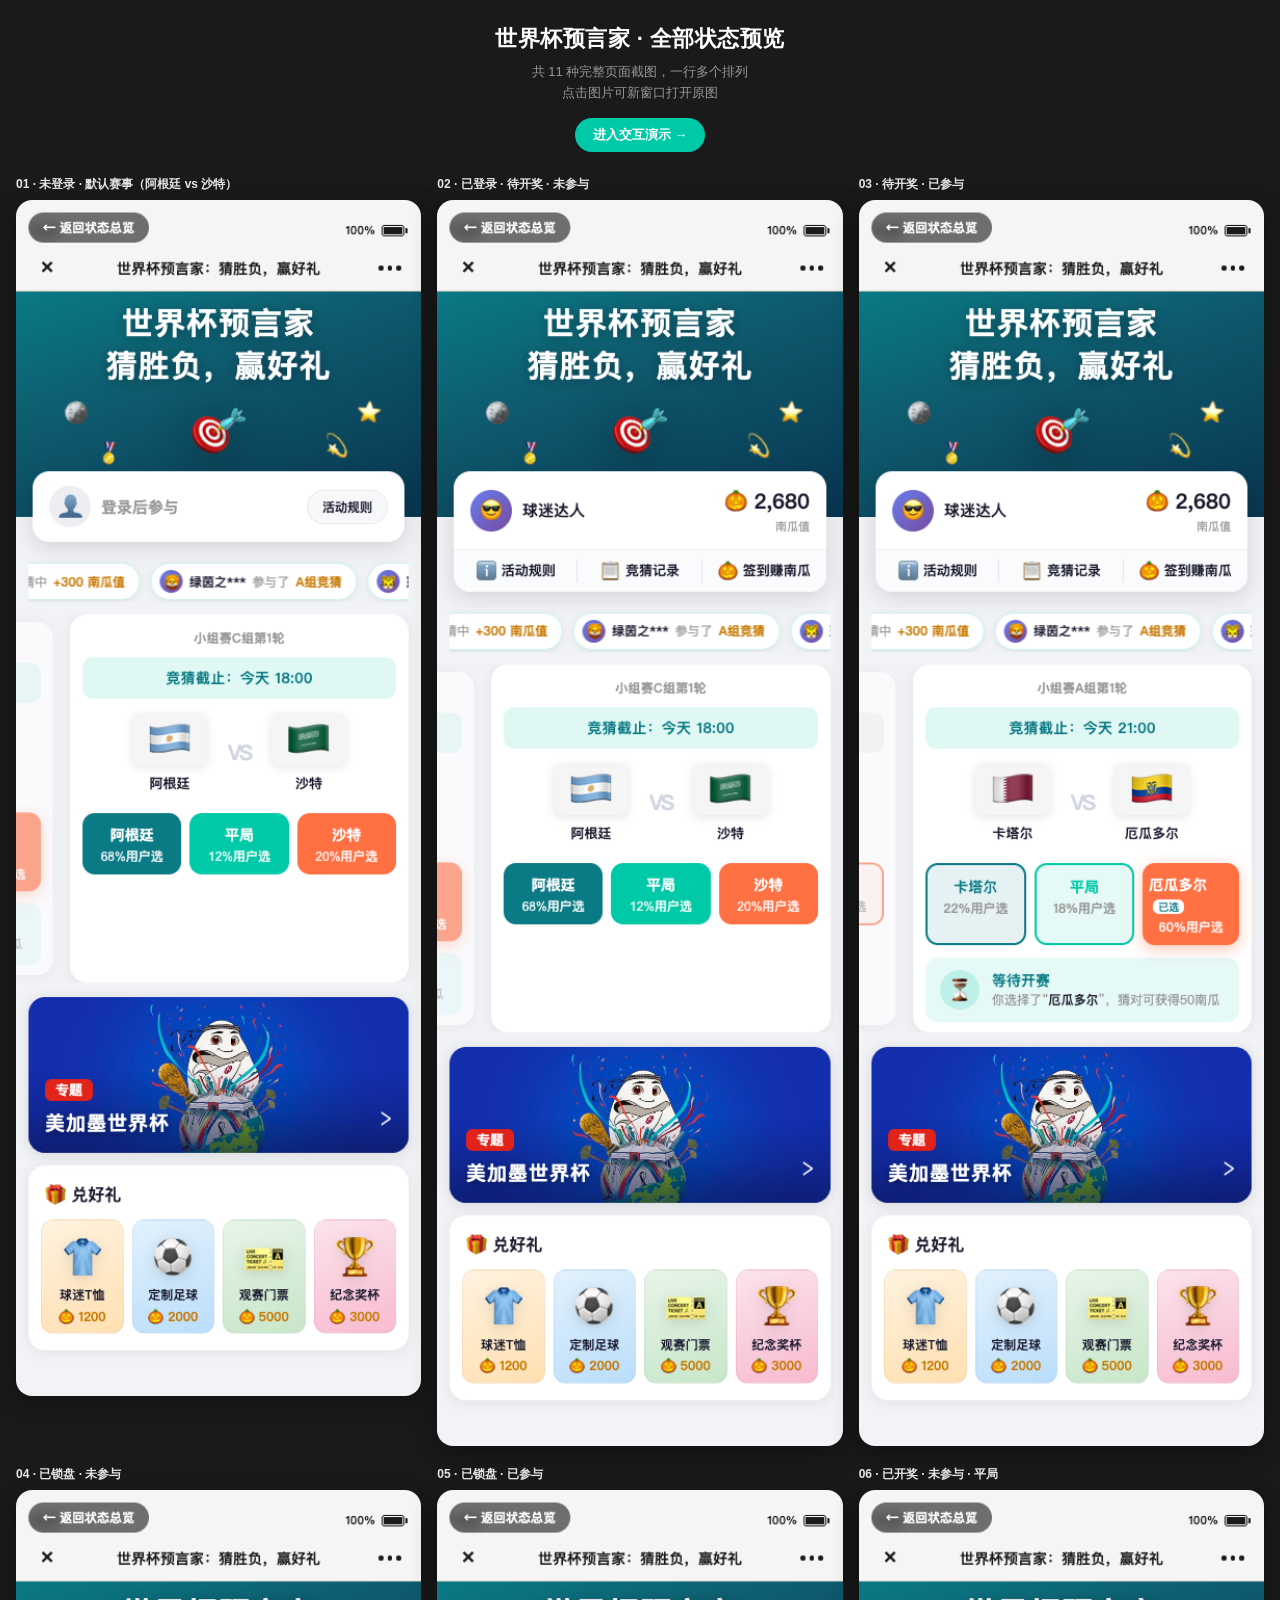
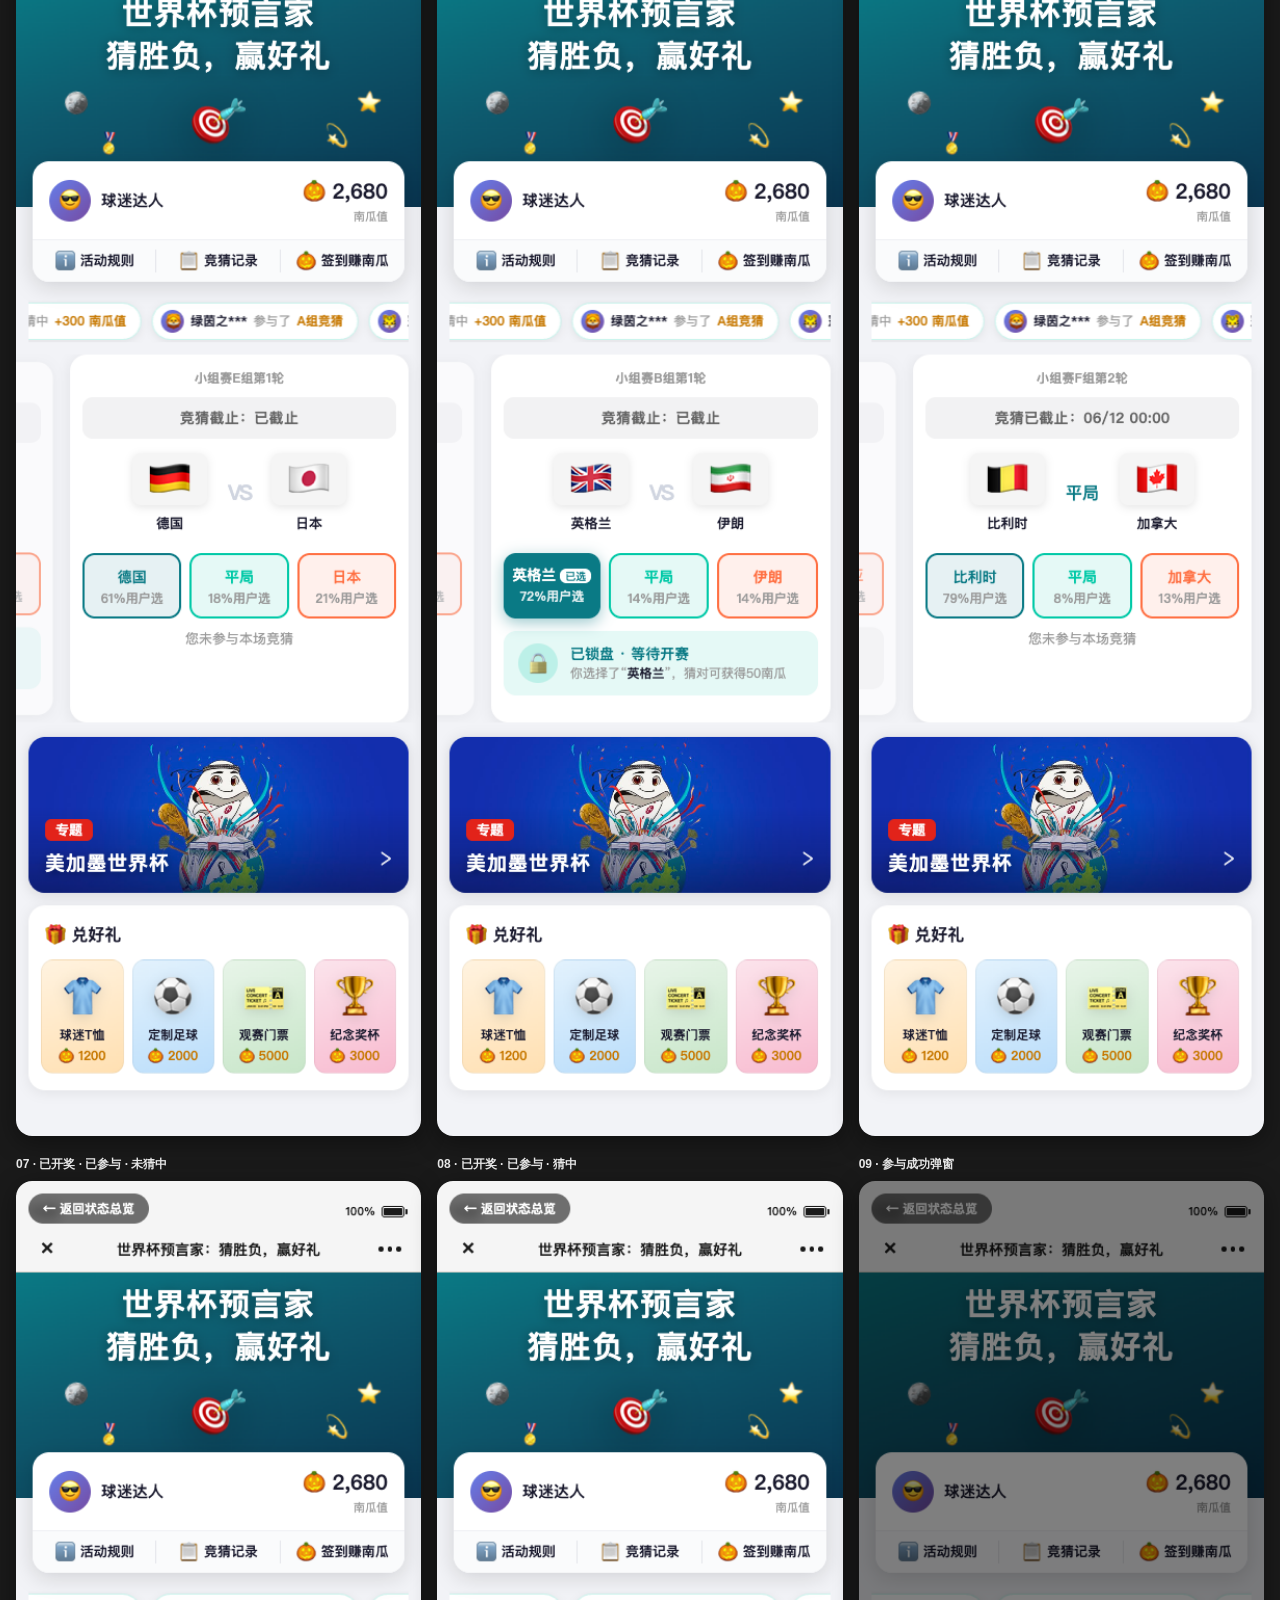
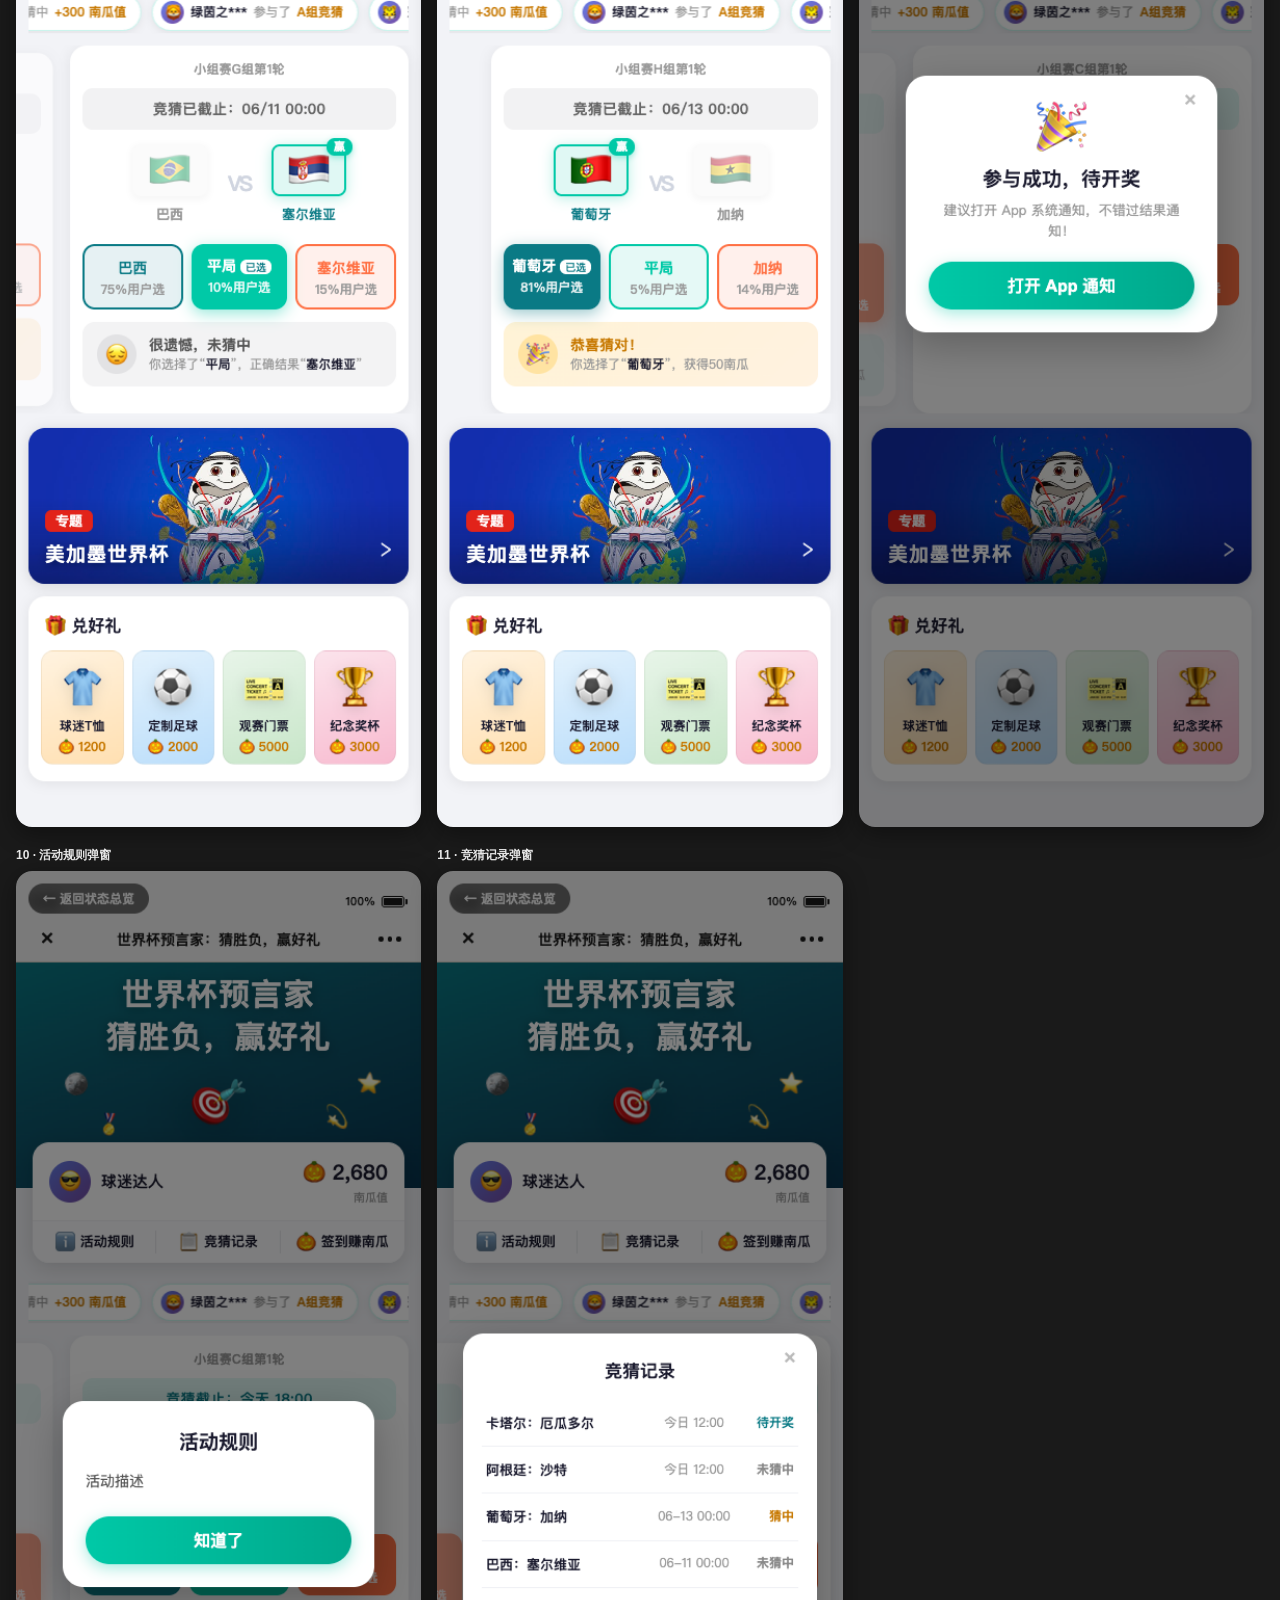
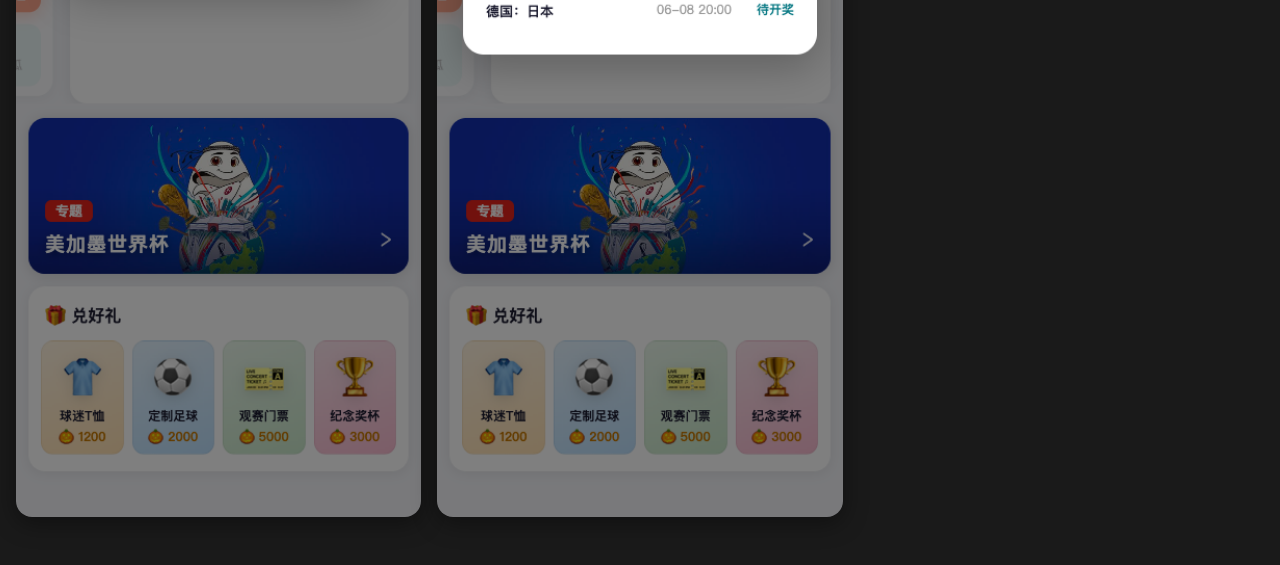
==== worldcup-predictor.html @ fe99e38d "deploy: 部署世界杯预言家到 GitHub Pages" ====
<!DOCTYPE html>
<html lang="zh-CN">
<head>
<meta charset="UTF-8">
<meta name="viewport" content="width=390, initial-scale=1.0, maximum-scale=1.0, user-scalable=no">
<title>世界杯预言家：猜胜负，赢好礼</title>
<link rel="preconnect" href="https://fonts.googleapis.com">
<link rel="preconnect" href="https://fonts.gstatic.com" crossorigin>
<link href="https://fonts.googleapis.com/css2?family=Anybody:wght@400;500;600;700&display=swap" rel="stylesheet">
<style>
* { box-sizing: border-box; margin: 0; padding: 0; -webkit-tap-highlight-color: transparent; }
:root {
  /* Design Tokens */
  --primary:       #e64a19;
  --secondary:     #004d40;
  --surface:       #f7faf9;
  --surface-container: #ffffff;
  --surface-dim:   #d7dbda;
  --on-surface:    #1a1c1e;
  --on-surface-variant: #44474e;
  --on-primary:    #ffffff;
  --radius-card-lg: 24px;
  --radius-card-sm: 12px;
  --radius-selection: 8px;
  --shadow-card:   0 2px 8px rgba(0,0,0,.06), 0 1px 2px rgba(0,0,0,.04);
  --border-card:   1px solid rgba(0,0,0,.05);

  /* Legacy aliases（页面其他区域兼容） */
  --pink:      var(--primary);
  --teal:      #00C9A7;
  --teal-dark: var(--secondary);
  --teal-deep: #093550;
  --blue:      #00A88C;
  --gold:      #FFB500;
  --bg:        var(--surface);
  --card:      var(--surface-container);
  --text:      var(--on-surface);
  --muted:     var(--on-surface-variant);
  --radius:    var(--radius-card-sm);
}
html, body {
  width: 100%; min-height: 100%;
  background: #222;           /* 桌面端两侧留黑 */
  font-family: -apple-system, 'PingFang SC', sans-serif;
  color: var(--text);
}
#app {
  width: 390px;               /* 固定手机宽度 */
  min-height: 100vh;
  margin: 0 auto;
  display: flex;
  flex-direction: column;
  background: var(--bg);
  position: relative;
  overflow-x: hidden;
}

/* ===== STATUS BAR + PAGE NAV ===== */
.status-bar {
  height: 44px; padding: 14px 16px 0;
  background: #F5F5F5;
  display: flex; align-items: center; justify-content: space-between;
  font-size: 12px; font-weight: 600; color: #1A1A1A;
  flex-shrink: 0;
}
.sb-time { flex: 1; text-align: center; }
.sb-right { display: flex; align-items: center; gap: 4px; font-size: 11px; }
.sb-battery {
  width: 22px; height: 11px; border: 1.5px solid #1A1A1A; border-radius: 3px;
  position: relative; margin-left: 2px;
}
.sb-battery::after {
  content: ''; position: absolute; right: -4px; top: 2px;
  width: 2px; height: 5px; background: #1A1A1A; border-radius: 0 1px 1px 0;
}
.sb-battery-fill {
  position: absolute; left: 1px; top: 1px; bottom: 1px; right: 1px;
  background: #1A1A1A; border-radius: 1px;
}
.page-nav {
  display: flex; align-items: center; justify-content: space-between;
  height: 44px; padding: 0 8px;
  background: #F5F5F5;
  border-bottom: 1px solid #E0D8CE;
  flex-shrink: 0; position: relative; z-index: 20;
}
.pn-btn {
  width: 44px; height: 44px; border: none; background: none;
  display: flex; align-items: center; justify-content: center;
  cursor: pointer; color: #1A1A1A; flex-shrink: 0;
  padding: 0;
}
.pn-btn:active { opacity: .55; }
.pn-close { font-size: 24px; font-weight: 300; line-height: 1; margin-top: -2px; }
.pn-more {
  display: flex; align-items: center; justify-content: center; gap: 4px;
}
.pn-more span {
  display: block; width: 4.5px; height: 4.5px; border-radius: 50%;
  background: #1A1A1A;
}
.pn-title {
  position: absolute; left: 50%; transform: translateX(-50%);
  font-size: 14px; font-weight: 600; color: #1A1A1A;
  white-space: nowrap; max-width: 240px;
  overflow: hidden; text-overflow: ellipsis;
  pointer-events: none; letter-spacing: 0;
}

/* ===== HERO BANNER ===== */
.hero {
  width: 100%;
  background: linear-gradient(160deg, #0A7A85 0%, #0E5A6E 40%, #093550 100%);
  padding: 0 0 36px;
  position: relative;
  overflow: hidden;
}
.mobile-nav {
  display: flex; align-items: center; justify-content: flex-end;
  padding: 12px 16px 0;
  position: relative; z-index: 10;
}
.mn-btn {
  width: 36px; height: 36px; border-radius: 50%;
  background: rgba(255,255,255,.2); backdrop-filter: blur(6px);
  border: 1px solid rgba(255,255,255,.25);
  display: flex; align-items: center; justify-content: center;
  cursor: pointer; color: #fff; font-size: 18px; font-weight: 700;
  flex-shrink: 0;
}
.mn-btn:active { background: rgba(255,255,255,.35); }
.hero-nav { display: none; }
.hero-title-wrap { text-align: center; padding: 10px 16px 0; }
.hero-title {
  font-size: 30px; font-weight: 900; color: #fff;
  text-shadow: 0 2px 12px rgba(0,0,0,.3); letter-spacing: 1px;
  line-height: 1.35;
}
.hero-sub { font-size: 13px; color: rgba(255,255,255,.7); margin-top: 4px; }

/* 3D bowl illustration (CSS + emoji) */
.hero-illustration {
  width: 100%; height: 90px; position: relative;
  display: flex; align-items: center; justify-content: center;
  overflow: hidden;
}
.hero-bowl {
  font-size: 52px; line-height: 1;
  filter: drop-shadow(0 8px 24px rgba(0,0,0,.4));
  animation: floatBowl 3s ease-in-out infinite alternate;
}
@keyframes floatBowl { from{transform:translateY(0)} to{transform:translateY(-8px)} }
.hero-coin { position: absolute; font-size: 20px; animation: floatCoin 2.5s ease-in-out infinite alternate; }
.hero-coin.c1 { left: 12%; top: 20%; animation-delay: 0s; }
.hero-coin.c2 { right: 10%; top: 15%; animation-delay: .4s; }
.hero-coin.c3 { left: 20%; bottom: 10%; animation-delay: .8s; }
.hero-coin.c4 { right: 18%; bottom: 15%; animation-delay: .2s; }
@keyframes floatCoin {
  from { transform: translateY(0) rotate(0deg); }
  to   { transform: translateY(-10px) rotate(15deg); }
}

/* ===== COIN BAR ===== */
.coin-section {
  margin: -44px 16px 0;
  background: #fff;
  border-radius: var(--radius);
  box-shadow: 0 4px 20px rgba(0,0,0,.15);
  position: relative; z-index: 10;
  overflow: hidden;
}
.coin-main {
  padding: 14px 16px;
  display: flex; align-items: center; justify-content: space-between;
}
.coin-left { display: flex; align-items: center; gap: 10px; }
.coin-avatar {
  width: 40px; height: 40px; border-radius: 50%;
  background: linear-gradient(135deg, #667eea, #764ba2);
  display: flex; align-items: center; justify-content: center;
  font-size: 20px; flex-shrink: 0;
}
.coin-avatar-default {
  background: #ECEEF2;
  color: #B0B5C0; font-size: 22px;
}
.coin-nickname { font-size: 15px; font-weight: 700; color: var(--text); }
.coin-guest-tip { font-size: 15px; font-weight: 600; color: var(--muted); }
.coin-left-guest { flex: 1; cursor: pointer; }
.coin-left-guest:active { opacity: .85; }
.coin-rules-btn {
  flex-shrink: 0; border: 1px solid #E8EAED; background: #F7F8FA;
  border-radius: 18px; padding: 7px 14px;
  font-size: 12px; font-weight: 700; color: var(--text); cursor: pointer;
}
.coin-rules-btn:active { opacity: .7; }
.coin-actions {
  display: flex;
  border-top: 1px solid #F0F1F5;
  background: #FAFBFC;
}
.coin-act-btn {
  flex: 1; position: relative;
  border: none; background: none;
  padding: 12px 4px;
  display: flex; align-items: center; justify-content: center; gap: 5px;
  font-size: 13px; font-weight: 600; color: var(--text);
  cursor: pointer; line-height: 1.2;
}
.coin-act-btn:not(:last-child)::after {
  content: ''; position: absolute; right: 0; top: 22%; bottom: 22%;
  width: 1px; background: #E4E6EB;
}
.coin-act-btn:active { opacity: .65; }
.coin-act-icon { font-size: 15px; line-height: 1; flex-shrink: 0; }
.coin-subtitle { font-size: 11px; color: var(--muted); margin-top: 2px; }
.coin-pts-wrap { text-align: right; }
.coin-pts-val { font-size: 20px; font-weight: 800; color: var(--text); }
.coin-pts-label { font-size: 11px; color: var(--muted); margin-top: 2px; }

/* ===== SCROLL BODY ===== */
.scroll-body {
  flex: 1; background: var(--bg);
  padding: 16px 0 32px;
  overflow-y: auto;
}
.scroll-body::-webkit-scrollbar { display: none; }

/* ===== CAROUSEL ===== */
/* ===== 参与播报：气泡跑马灯 ===== */
.marquee {
  margin: 2px 12px 12px;
  height: 40px;
  display: flex; align-items: center;
  overflow: hidden; position: relative;
}
.marquee-viewport {
  flex: 1; overflow: hidden; height: 100%; position: relative;
  display: flex; align-items: center;
}
.marquee-track {
  display: flex; align-items: center; height: 100%;
  white-space: nowrap; width: max-content;
  animation: marqueeScroll 24s linear infinite;
}
.marquee:active .marquee-track,
.marquee-track:hover { animation-play-state: paused; }
@keyframes marqueeScroll {
  from { transform: translateX(0); }
  to   { transform: translateX(-50%); }
}
.mq-item {
  display: inline-flex; align-items: center; gap: 6px;
  margin-right: 10px;                 /* 气泡间距，配合无缝循环 */
  padding: 6px 14px 6px 8px;
  background: #fff;
  border: 1px solid rgba(0,201,167,.2);
  border-radius: 999px;
  box-shadow: 0 2px 8px rgba(0,0,0,.07);
  font-size: 12px; color: #666;
}
.mq-avatar {
  width: 22px; height: 22px; border-radius: 50%;
  background: linear-gradient(135deg,#667eea,#764ba2);
  display: inline-flex; align-items: center; justify-content: center;
  font-size: 13px; flex-shrink: 0;
}
.mq-user { font-weight: 700; color: var(--text); }
.mq-act { color: var(--muted); }
.mq-hl { color: #C77800; font-weight: 800; }

.carousel-wrap {
  width: 100%;
  overflow: hidden;
  margin-bottom: 14px;
  position: relative;
}
.carousel-track {
  display: flex;
  flex-direction: row-reverse;  /* 当前卡片靠右，隐藏卡片从左侧露出 */
  gap: 10px;
  padding: 0 12px 0 0;          /* 右侧留白 */
  transition: transform .35s cubic-bezier(.4,0,.2,1);
  will-change: transform;
  user-select: none; -webkit-user-select: none;
  cursor: grab;
}
.carousel-track:active { cursor: grabbing; }

/* ===== MATCH CARD ===== */
/* 圆角规范：大卡片 24px · 小卡片/按钮 12px · 选项/输入 8px */
.match-card {
  flex: 0 0 calc(100% - 52px);
  background: var(--surface-container);
  border-radius: 24px;
  border: var(--border-card);
  box-shadow: var(--shadow-card);
  overflow: hidden;
  transition: opacity .3s, transform .3s;
  font-family: 'Anybody', -apple-system, 'PingFang SC', sans-serif;
  padding-bottom: 16px;
}
.match-card.peek {
  opacity: .6;
  transform: scale(.96);
}
.mc-category {
  font-size: 14px; font-weight: 500; line-height: 20px;
  color: var(--on-surface); letter-spacing: 0;
}
.mc-head {
  display: flex; align-items: center; justify-content: space-between;
  gap: 8px; padding: 16px 16px 8px;
}
.mc-head .mc-category { flex: 1; min-width: 0; }
.mc-deadline {
  flex-shrink: 0;
  font-size: 11px; font-weight: 500; line-height: 16px;
  color: var(--primary);
  background: rgba(230,74,25,.10);
  padding: 4px 10px;
  border-radius: 12px;
  letter-spacing: 0;
  text-align: center;
}
.mc-deadline.ended,
.mc-deadline.locked {
  color: var(--on-surface-variant);
  background: rgba(0,0,0,.05);
}
.mc-status-tag {
  display: inline-block; font-size: 11px; font-weight: 500;
  padding: 2px 10px; border-radius: 12px; margin-left: 6px;
}
.mc-status-tag.open { background: rgba(0,77,64,.10); color: var(--secondary); }
.mc-status-tag.locked { background: rgba(0,0,0,.06); color: var(--on-surface-variant); }
.mc-status-tag.ended { background: rgba(0,0,0,.06); color: var(--on-surface-variant); }

/* Teams VS row */
.teams-vs {
  display: flex; align-items: center; justify-content: center;
  gap: 20px; padding: 8px 16px 16px;
}
.tv-team { display: flex; flex-direction: column; align-items: center; gap: 8px; }
.tv-flag {
  position: relative;
  width: 72px; height: 50px; border-radius: 8px;
  background: var(--surface); border: var(--border-card);
  display: flex; align-items: center; justify-content: center;
  font-size: 44px; box-shadow: none;
  overflow: visible;
}
.tv-name {
  font-size: 14px; font-weight: 500; line-height: 20px;
  color: var(--on-surface);
}
.tv-vs {
  font-size: 16px; font-weight: 700; line-height: 24px;
  color: var(--surface-dim); letter-spacing: -1px;
}
.tv-vs.draw { color: var(--secondary); font-size: 14px; letter-spacing: 0; }
.tv-team.winner .tv-flag {
  background: rgba(0,77,64,.08);
  border: 2px solid var(--secondary);
  box-shadow: none;
}
.tv-team.winner .tv-name { color: var(--secondary); font-weight: 600; }
.tv-team.loser .tv-flag { opacity: .45; }
.tv-team.loser .tv-name { color: var(--on-surface-variant); }
.tv-win-badge {
  position: absolute; top: -8px; right: -8px;
  background: var(--secondary); color: var(--on-primary);
  font-size: 11px; font-weight: 600; line-height: 16px;
  padding: 3px 7px; border-radius: 8px;
  box-shadow: var(--shadow-card);
}

/* Vote buttons */
.vote-row { display: flex; gap: 8px; padding: 10px 16px 12px; overflow: visible; }
.vote-pill-btn {
  flex: 1; position: relative;
  border-radius: 8px;
  border: 1px solid rgba(0,0,0,.12);
  background: var(--surface-container); cursor: pointer;
  padding: 12px 6px 10px;
  display: flex; flex-direction: column; align-items: center; gap: 4px;
  transition: transform .12s, border-color .12s, background .12s;
  overflow: visible;
}
.vote-pill-btn:active { transform: scale(.98); }
.vote-pill-btn.vote-selected {
  border: 2px solid var(--primary);
  background: rgba(230,74,25,.06);
  padding: 11px 5px 9px;
}
.vpb-name {
  font-size: 14px; font-weight: 500; line-height: 20px;
  color: var(--on-surface);
}
.vpb-mult {
  font-size: 11px; font-weight: 500; line-height: 16px;
  color: var(--on-surface-variant);
}
.vote-pill-btn.vote-selected .vpb-name {
  color: var(--primary); font-weight: 600;
}
.vote-pill-btn.vote-selected .vpb-mult { color: var(--primary); opacity: .75; }

/* 已选角标 */
.vpb-tag {
  position: absolute; top: -7px; right: -5px;
  font-size: 11px; font-weight: 600; line-height: 16px;
  padding: 2px 6px; border-radius: 8px;
  background: var(--primary); color: var(--on-primary);
  box-shadow: 0 2px 4px rgba(230,74,25,.25);
}

/* Card footer */
.mc-footer {
  display: flex; align-items: center; justify-content: space-between;
  padding: 10px 16px 14px; border-top: 1px solid rgba(0,0,0,.05);
}
.mc-footer-link { font-size: 14px; color: var(--on-surface-variant); cursor: pointer; }
.mc-footer-ai {
  display: flex; align-items: center; gap: 4px;
  font-size: 14px; color: var(--secondary); font-weight: 500; cursor: pointer;
}
.mc-footer-modify {
  width: 100%; text-align: center; font-size: 14px; color: var(--secondary);
  background: none; border: none; cursor: pointer; padding: 0 0 14px;
  text-decoration: underline;
}
.not-voted-hint {
  text-align: center; font-size: 14px; font-weight: 500; line-height: 20px;
  color: var(--on-surface-variant); padding: 4px 16px 16px;
}
.modify-link { color: var(--secondary) !important; }

/* ===== RESULT STATUS (参与后状态) ===== */
.result-status {
  margin: 0 16px;
  border-radius: 12px;
  padding: 12px 14px;
  display: flex; align-items: center; gap: 12px;
  font-family: 'Anybody', -apple-system, 'PingFang SC', sans-serif;
}
.result-status.pending {
  background: rgba(0,77,64,.08);
  border: 1px solid rgba(0,77,64,.12);
}
.result-status.win {
  background: rgba(230,74,25,.08);
  border: 1px solid rgba(230,74,25,.15);
}
.result-status.lose {
  background: rgba(0,0,0,.04);
  border: 1px solid rgba(0,0,0,.06);
}
.rs-icon {
  width: 38px; height: 38px; border-radius: 12px;
  display: flex; align-items: center; justify-content: center;
  font-size: 20px; flex-shrink: 0;
}
.result-status.pending .rs-icon { background: rgba(0,77,64,.14); }
.result-status.win .rs-icon { background: rgba(230,74,25,.15); }
.result-status.lose .rs-icon { background: rgba(0,0,0,.08); }
.rs-info { flex: 1; min-width: 0; }
.rs-body {
  flex: 1; min-width: 0;
  display: flex; align-items: center; gap: 10px;
}
.rs-body-share .rs-info { max-width: 62%; }
.rs-title {
  font-size: 14px; font-weight: 600; line-height: 20px;
  color: var(--on-surface);
}
.result-status.pending .rs-title { color: var(--secondary); }
.result-status.win .rs-title { color: var(--primary); }
.result-status.lose .rs-title { color: var(--on-surface-variant); }
.rs-share-btn {
  flex-shrink: 0;
  display: inline-flex; align-items: center; justify-content: center; gap: 3px;
  padding: 4px 9px; margin-left: auto;
  border: 1px solid var(--primary); border-radius: 12px;
  background: transparent;
  font-size: 11px; font-weight: 600; line-height: 16px;
  color: var(--primary); font-family: inherit;
  cursor: pointer; white-space: nowrap;
}
.rs-share-btn:active { opacity: .65; }
.rs-share-btn svg { width: 11px; height: 11px; flex-shrink: 0; }
.rs-desc {
  font-size: 11px; font-weight: 500; line-height: 16px;
  color: var(--on-surface-variant); margin-top: 2px;
}
.rs-desc b { color: var(--on-surface); font-weight: 600; }

/* ===== 分享海报弹窗 ===== */
.share-modal-card {
  width: 300px; max-width: 90%;
  background: #fff; border-radius: 20px;
  padding: 0; overflow: hidden;
  position: relative;
  transform: scale(.85); transition: transform .28s cubic-bezier(.34,1.56,.64,1);
  box-shadow: 0 16px 48px rgba(0,0,0,.28);
}
.modal-mask.show .share-modal-card { transform: scale(1); }
.share-modal-card .modal-close { color: rgba(255,255,255,.85); z-index: 2; }
.share-poster {
  background: linear-gradient(160deg, #0A7A85 0%, #093550 100%);
  padding: 24px 20px 20px; text-align: center; color: #fff;
}
.share-user {
  display: flex; align-items: center; justify-content: center; gap: 10px;
  margin-bottom: 14px;
}
.share-avatar {
  width: 44px; height: 44px; border-radius: 50%;
  background: linear-gradient(135deg, #667eea, #764ba2);
  display: flex; align-items: center; justify-content: center;
  font-size: 22px; flex-shrink: 0;
  border: 2px solid rgba(255,255,255,.35);
}
.share-nickname { font-size: 15px; font-weight: 800; }
.share-slogan {
  font-size: 16px; font-weight: 800; line-height: 1.45;
  margin-bottom: 16px; padding: 0 4px;
}
.share-slogan em {
  font-style: normal; color: #FFB500;
}
.share-banner {
  width: 100%; height: 120px; border-radius: 12px;
  object-fit: cover; display: block;
  box-shadow: 0 4px 16px rgba(0,0,0,.25);
  margin-bottom: 18px;
}
.share-footer {
  background: #fff; padding: 16px 20px 20px;
  display: flex; align-items: center; gap: 14px;
}
.share-qr {
  width: 88px; height: 88px; flex-shrink: 0;
  border-radius: 8px; border: 1px solid #ECEEF2;
  background: #fff; padding: 4px;
}
.share-qr img { width: 100%; height: 100%; display: block; border-radius: 4px; }
.share-qr-tip {
  flex: 1; text-align: left;
  font-size: 14px; font-weight: 800; color: var(--text); line-height: 1.5;
}
.share-qr-tip span { display: block; font-size: 12px; font-weight: 500; color: var(--muted); margin-top: 4px; }

/* ===== TOPIC BANNER ===== */
.topic-banner {
  position: relative;
  margin: 6px 12px 12px;
  height: 150px;
  border-radius: var(--radius);
  overflow: hidden;
  cursor: pointer;
  background: #1a2bb5 url('assets/banner-qatar.png') center 18% / cover no-repeat;
  box-shadow: 0 2px 12px rgba(0,0,0,.12);
  transition: transform .12s;
}
.topic-banner:active { transform: scale(.985); }
.tb-mask {
  position: absolute; inset: 0;
  background: linear-gradient(180deg, rgba(20,36,160,0) 45%, rgba(12,22,90,.55) 100%);
}
.tb-content {
  position: absolute; left: 16px; bottom: 16px; z-index: 2;
  display: flex; flex-direction: column; align-items: flex-start; gap: 8px;
}
.tb-tag {
  display: inline-block; background: #E2231A; color: #fff;
  font-size: 13px; font-weight: 700; padding: 4px 10px; border-radius: 6px;
  line-height: 1;
}
.tb-title {
  font-size: 19px; font-weight: 900; color: #fff; letter-spacing: 1px;
  text-shadow: 0 2px 8px rgba(0,0,0,.35);
}
.tb-arrow {
  position: absolute; right: 16px; bottom: 18px; z-index: 2;
  color: #fff; font-size: 30px; font-weight: 300; line-height: 1;
  opacity: .9;
}

/* ===== 兑好礼 ===== */
.gift-card {
  margin: 0 12px 12px; background: var(--card);
  border-radius: var(--radius); padding: 14px 12px 16px;
  box-shadow: 0 2px 12px rgba(0,0,0,.07);
}
.gift-header {
  display: flex; align-items: center; justify-content: space-between;
  padding: 0 4px 12px;
}
.gift-title { font-size: 16px; font-weight: 800; color: var(--text); }
.gift-grid { display: grid; grid-template-columns: repeat(4,1fr); gap: 8px; }
.gift-item {
  position: relative; overflow: hidden;
  border-radius: 12px; cursor: pointer; transition: transform .12s;
  background: linear-gradient(160deg, #FFF3E0, #FFE0B2);
  border: 1px solid rgba(0,0,0,.04);
  display: flex; flex-direction: column; align-items: center;
  padding: 12px 6px 8px; gap: 6px; min-height: 110px;
}
.gift-item:active { transform: scale(.95); }
.gift-item:nth-child(2) { background: linear-gradient(160deg,#E3F2FD,#BBDEFB); }
.gift-item:nth-child(3) { background: linear-gradient(160deg,#E8F5E9,#C8E6C9); }
.gift-item:nth-child(4) { background: linear-gradient(160deg,#FCE4EC,#F8BBD0); }
.gift-emoji {
  font-size: 38px; line-height: 1; flex: 1;
  display: flex; align-items: center; justify-content: center;
  filter: drop-shadow(0 3px 6px rgba(0,0,0,.12));
}
.gift-name {
  font-size: 12px; font-weight: 800; color: var(--text);
  text-align: center; line-height: 1.2;
  white-space: nowrap; overflow: hidden; text-overflow: ellipsis; max-width: 100%;
}
.gift-cost {
  font-size: 12px; font-weight: 800; color: #C77800;
  line-height: 1.2;
}

/* ===== 参与成功弹窗 ===== */
.modal-mask {
  position: fixed; inset: 0; z-index: 1000;
  background: rgba(0,0,0,.5);
  display: flex; align-items: center; justify-content: center;
  opacity: 0; pointer-events: none; transition: opacity .25s;
}
.modal-mask.show { opacity: 1; pointer-events: auto; }
.modal-card {
  width: 300px; max-width: 86%;
  background: #fff; border-radius: 20px;
  padding: 26px 22px 22px; text-align: center;
  position: relative;
  transform: scale(.85); transition: transform .28s cubic-bezier(.34,1.56,.64,1);
  box-shadow: 0 12px 40px rgba(0,0,0,.25);
}
.modal-mask.show .modal-card { transform: scale(1); }
.modal-close {
  position: absolute; top: 10px; right: 12px;
  width: 28px; height: 28px; border: none; background: none;
  font-size: 22px; font-weight: 300; color: #bbb; cursor: pointer; line-height: 1;
}
.modal-emoji { font-size: 48px; line-height: 1; margin-bottom: 12px; }
.modal-title { font-size: 19px; font-weight: 900; color: var(--text); }
.modal-sub {
  font-size: 13px; color: var(--muted); line-height: 1.5;
  margin: 8px 14px 20px;
}
.modal-btn {
  width: 100%; height: 46px; border: none; border-radius: 23px;
  background: linear-gradient(90deg, var(--teal), #00A88C);
  color: #fff; font-size: 16px; font-weight: 800; cursor: pointer;
  box-shadow: 0 4px 14px rgba(0,201,167,.35); transition: transform .1s;
}
.modal-btn:active { transform: scale(.97); }
.modal-body {
  font-size: 14px; color: #555; line-height: 1.65;
  text-align: left; margin: 14px 0 22px;
}

/* ===== 竞猜记录弹窗 ===== */
.records-modal-card {
  width: 340px; max-width: 92%;
  background: #fff; border-radius: 20px;
  padding: 24px 18px 20px;
  position: relative;
  transform: scale(.85); transition: transform .28s cubic-bezier(.34,1.56,.64,1);
  box-shadow: 0 12px 40px rgba(0,0,0,.25);
}
.modal-mask.show .records-modal-card { transform: scale(1); }
.records-modal-title {
  font-size: 17px; font-weight: 800; color: var(--text);
  text-align: center; margin-bottom: 16px;
}
.records-list { display: flex; flex-direction: column; gap: 0; }
.records-item {
  display: flex; align-items: center;
  padding: 13px 4px;
  border-bottom: 1px solid #F0F1F5;
  font-size: 13px; line-height: 1.4;
}
.records-item:last-child { border-bottom: none; }
.records-match {
  flex: 1; min-width: 0;
  font-weight: 700; color: var(--text);
  white-space: nowrap; overflow: hidden; text-overflow: ellipsis;
}
.records-time {
  flex-shrink: 0; width: 88px; text-align: center;
  color: var(--muted); font-size: 12px;
}
.records-result {
  flex-shrink: 0; width: 52px; text-align: right;
  font-weight: 700; font-size: 12px;
}
.records-result.pending { color: var(--teal-dark); }
.records-result.win { color: #C77800; }
.records-result.lose { color: #888; }

/* ===== TOAST ===== */
.toast {
  position: fixed; top: 50%; left: 50%; transform: translate(-50%,-50%) scale(0);
  background: rgba(0,0,0,.82); backdrop-filter: blur(10px);
  border-radius: 16px; padding: 18px 28px; text-align: center; z-index: 999;
  transition: transform .28s cubic-bezier(.34,1.56,.64,1); min-width: 160px;
}
.toast.show { transform: translate(-50%,-50%) scale(1); }
.t-main { font-size: 38px; font-weight: 900; color: #FFB500; }
.t-label { font-size: 13px; color: rgba(255,255,255,.75); margin-top: 4px; }
.t-cold { font-size: 11px; color: #FF9500; margin-top: 5px; display: none; }

/* ===== 状态总览（默认预览） ===== */
#statesGallery {
  width: 100%; min-height: 100vh;
  background: #1a1a1a; padding: 24px 16px 48px;
}
.sg-header {
  max-width: 1200px; margin: 0 auto 24px;
  text-align: center; color: #fff;
}
.sg-title { font-size: 22px; font-weight: 800; letter-spacing: .5px; }
.sg-sub {
  font-size: 13px; color: rgba(255,255,255,.55); margin-top: 8px; line-height: 1.6;
}
.sg-demo-link {
  display: inline-block; margin-top: 14px;
  padding: 8px 18px; border-radius: 20px;
  background: var(--teal); color: #fff;
  font-size: 13px; font-weight: 700; text-decoration: none;
}
.sg-demo-link:active { opacity: .8; }
.sg-grid {
  max-width: 1400px; margin: 0 auto;
  display: grid;
  grid-template-columns: repeat(3, 1fr);
  gap: 20px 16px;
}
@media (max-width: 1024px) {
  .sg-grid { grid-template-columns: repeat(2, 1fr); }
}
@media (max-width: 520px) {
  .sg-grid { grid-template-columns: repeat(2, 1fr); gap: 12px 10px; }
  .sg-label { font-size: 11px; }
}
.sg-item { display: flex; flex-direction: column; align-items: stretch; min-width: 0; }
.sg-label {
  font-size: 12px; font-weight: 700; color: rgba(255,255,255,.9);
  margin-bottom: 8px; line-height: 1.35;
}
.sg-phone {
  width: 100%;
  border-radius: 16px; overflow: hidden;
  box-shadow: 0 6px 24px rgba(0,0,0,.4);
  background: #000;
  text-decoration: none;
  display: block;
}
.sg-phone img {
  display: block; width: 100%; height: auto; vertical-align: top;
}
body.gallery-mode #app { display: none; }
body.gallery-mode .modal-mask,
body.gallery-mode .toast { display: none !important; }
body.demo-mode #statesGallery { display: none; }
.demo-back {
  display: none; position: fixed; top: 12px; left: 12px; z-index: 1000;
  padding: 6px 14px; border-radius: 16px;
  background: rgba(0,0,0,.55); color: #fff;
  font-size: 12px; font-weight: 700; text-decoration: none;
  backdrop-filter: blur(6px);
}
body.demo-mode .demo-back { display: block; }
</style>
</head>
<body>
<a class="demo-back" href="worldcup-predictor.html">← 返回状态总览</a>
<div id="statesGallery">
  <div class="sg-header">
    <div class="sg-title">世界杯预言家 · 全部状态预览</div>
    <div class="sg-sub">共 11 种完整页面截图，一行多个排列<br>点击图片可新窗口打开原图</div>
    <a class="sg-demo-link" href="?demo=1">进入交互演示 →</a>
  </div>
  <div class="sg-grid" id="sgGrid"></div>
</div>

<div id="app">

  <!-- STATUS BAR -->
  <div class="status-bar" aria-hidden="true">
    <span class="sb-left">9:40</span>
    <span class="sb-time"></span>
    <span class="sb-right">
      <span>100%</span>
      <span class="sb-battery"><span class="sb-battery-fill"></span></span>
    </span>
  </div>

  <!-- PAGE NAV -->
  <nav class="page-nav">
    <button type="button" class="pn-btn pn-close" onclick="history.back()" aria-label="关闭">&#215;</button>
    <div class="pn-title">世界杯预言家：猜胜负，赢好礼</div>
    <button type="button" class="pn-btn pn-more" onclick="showToast('⋯','更多操作',false)" aria-label="更多">
      <span></span><span></span><span></span>
    </button>
  </nav>

  <!-- HERO -->
  <div class="hero">
    <div class="mobile-nav">
      <div style="display:flex;gap:8px;align-items:center">
        <div class="mn-btn" id="heroRulesBtn" style="font-size:12px;font-weight:700;width:auto;padding:0 12px;border-radius:18px;" onclick="showRules()">活动规则</div>
      </div>
    </div>
    <div class="hero-title-wrap">
      <div class="hero-title">世界杯预言家<br>猜胜负，赢好礼</div>
    </div>
    <div class="hero-illustration">
      <div class="hero-coin c1">🪙</div>
      <div class="hero-coin c2">⭐</div>
      <div class="hero-coin c3">🏅</div>
      <div class="hero-coin c4">💫</div>
      <div class="hero-bowl">🎯</div>
    </div>
  </div>

  <!-- 个人信息板块 -->
  <div class="coin-section" id="coinSection"></div>

  <!-- SCROLL BODY -->
  <div class="scroll-body">

    <!-- 参与播报跑马灯 -->
    <div class="marquee">
      <div class="marquee-viewport">
        <div class="marquee-track" id="marqueeTrack"></div>
      </div>
    </div>

    <!-- MATCH CAROUSEL -->
    <div class="carousel-wrap">
      <div class="carousel-track" id="carouselTrack"></div>
    </div>

    <!-- TOPIC BANNER -->
    <div class="topic-banner" onclick="showToast('🏆','美加墨世界杯专题',false)">
      <div class="tb-mask"></div>
      <div class="tb-content">
        <span class="tb-tag">专题</span>
        <div class="tb-title">美加墨世界杯</div>
      </div>
      <div class="tb-arrow">&#8250;</div>
    </div>

    <!-- 兑好礼 -->
    <div class="gift-card">
      <div class="gift-header">
        <div class="gift-title">🎁 兑好礼</div>
      </div>
      <div class="gift-grid" id="giftGrid"></div>
    </div>

  </div>

</div>

<!-- 活动规则弹窗 -->
<div class="modal-mask" id="rulesModal">
  <div class="modal-card">
    <div class="modal-title">活动规则</div>
    <div class="modal-body">活动描述</div>
    <button type="button" class="modal-btn" onclick="closeRulesModal()">知道了</button>
  </div>
</div>

<!-- 参与成功弹窗 -->
<div class="modal-mask" id="joinModal">
  <div class="modal-card">
    <button type="button" class="modal-close" onclick="closeJoinModal()" aria-label="关闭">&#215;</button>
    <div class="modal-emoji">🎉</div>
    <div class="modal-title">参与成功，待开奖</div>
    <div class="modal-sub">建议打开 App 系统通知，不错过结果通知！</div>
    <button type="button" class="modal-btn" onclick="enableAppNotice()">打开 App 通知</button>
  </div>
</div>

<!-- 竞猜记录弹窗 -->
<div class="modal-mask" id="recordsModal">
  <div class="records-modal-card">
    <button type="button" class="modal-close" onclick="closeRecordsModal()" aria-label="关闭">&#215;</button>
    <div class="records-modal-title">竞猜记录</div>
    <div class="records-list" id="recordsList"></div>
  </div>
</div>

<!-- 分享海报弹窗 -->
<div class="modal-mask" id="shareModal">
  <div class="share-modal-card">
    <button type="button" class="modal-close" onclick="closeShareModal()" aria-label="关闭">&#215;</button>
    <div class="share-poster">
      <div class="share-user">
        <div class="share-avatar" id="shareAvatar">😎</div>
        <div class="share-nickname" id="shareNickname">球迷达人</div>
      </div>
      <div class="share-slogan" id="shareSlogan">我支持了<em>厄瓜多尔</em>，你支持哪个？</div>
      <img class="share-banner" id="shareBanner" src="assets/banner-qatar.png" alt="世界杯预言家活动宣传">
    </div>
    <div class="share-footer">
      <div class="share-qr"><img id="shareQr" src="" alt="活动二维码"></div>
      <div class="share-qr-tip">
        扫一扫，参与活动
        <span>猜胜负，赢好礼</span>
      </div>
    </div>
  </div>
</div>

<!-- TOAST -->
<div class="toast" id="toast">
  <div class="t-main" id="tMain">+50</div>
  <div class="t-label" id="tLabel">南瓜值到账！</div>
  <div class="t-cold" id="tCold">🔥 冷门加成 × 2</div>
</div>

<script>
// ==================== DATA ====================
let state = {
  loggedIn: false,     // true = 已登录，false = 未登录
  pumpkinPts: 2680,
  correct: 3,
  user: { avatar: '😎', nickname: '球迷达人' },
  shareUrl: 'https://yaeli020-creator.github.io/worldcup-predictor/worldcup-predictor.html',
  votes: {
    m1: { pick: 'B' },   // 待开奖·已参与
    m7: { pick: 'A' },   // 已锁盘·已参与
    m2: { pick: 'A' },   // 已开奖·已参与·猜中
    m6: { pick: 'D' },   // 已开奖·已参与·未猜中
  },
};

const matches = [
  // 默认展示：待开奖·未参与可竞猜
  {
    id:'m3', status:'open',
    category:'小组赛C组第1轮',
    question:'世界杯小组赛C组，哪支球队会获胜？',
    deadline:'今天 18:00',
    kickoff:'2026-06-09T18:00:00',
    teamA:{f:'🇦🇷', n:'阿根廷'}, teamB:{f:'🇸🇦', n:'沙特'},
    pcts:{A:68, D:12, B:20}, mults:{A:'1.01', D:'5.00', B:'4.13'},
    result: null, score: null,
  },
  // 左侧露出：待开奖·已参与（预置了 vote）
  {
    id:'m1', status:'open',
    category:'小组赛A组第1轮',
    question:'世界杯小组赛A组，哪支球队会获胜？',
    deadline:'今天 21:00',
    kickoff:'2026-06-09T21:00:00',
    teamA:{f:'🇶🇦', n:'卡塔尔'}, teamB:{f:'🇪🇨', n:'厄瓜多尔'},
    pcts:{A:22, D:18, B:60}, mults:{A:'1.82', D:'5.00', B:'1.40'},
    result: null, score: null,
  },
  // 已锁盘·未参与
  {
    id:'m4', status:'locked',
    category:'小组赛E组第1轮',
    question:'世界杯小组赛E组，哪支球队会获胜？',
    deadline:'已截止',
    kickoff:'2026-06-09T23:00:00',
    teamA:{f:'🇩🇪', n:'德国'}, teamB:{f:'🇯🇵', n:'日本'},
    pcts:{A:61, D:18, B:21}, mults:{A:'1.10', D:'5.00', B:'3.20'},
    result: null, score: null,
  },
  // 已锁盘·已参与
  {
    id:'m7', status:'locked',
    category:'小组赛B组第1轮',
    question:'世界杯小组赛B组，哪支球队会获胜？',
    deadline:'已截止',
    kickoff:'2026-06-09T20:00:00',
    teamA:{f:'🇬🇧', n:'英格兰'}, teamB:{f:'🇮🇷', n:'伊朗'},
    pcts:{A:72, D:14, B:14}, mults:{A:'1.05', D:'5.00', B:'3.80'},
    result: null, score: null,
  },
  // 已开奖·未参与·平局
  {
    id:'m5', status:'ended',
    category:'小组赛F组第2轮',
    question:'世界杯小组赛F组，哪支球队会获胜？',
    deadline:'06/12 00:00',
    kickoff:'2026-06-12T00:00:00',
    teamA:{f:'🇧🇪', n:'比利时'}, teamB:{f:'🇨🇦', n:'加拿大'},
    pcts:{A:79, D:8, B:13}, mults:{A:'1.05', D:'5.20', B:'3.80'},
    result:'D', score:'0:0',
  },
  // 已开奖·已参与·未猜中（预置 vote pick:D，result:'B'）
  {
    id:'m6', status:'ended',
    category:'小组赛G组第1轮',
    question:'世界杯小组赛G组，哪支球队会获胜？',
    deadline:'06/11 00:00',
    kickoff:'2026-06-11T00:00:00',
    teamA:{f:'🇧🇷', n:'巴西'}, teamB:{f:'🇷🇸', n:'塞尔维亚'},
    pcts:{A:75, D:10, B:15}, mults:{A:'1.05', D:'5.00', B:'3.50'},
    result:'B', score:'0:1',
  },
  // 已开奖·已参与·猜中（预置 vote pick:A，result:'A'）
  {
    id:'m2', status:'ended',
    category:'小组赛H组第1轮',
    question:'世界杯小组赛H组，哪支球队会获胜？',
    deadline:'06/13 00:00',
    kickoff:'2026-06-13T00:00:00',
    teamA:{f:'🇵🇹', n:'葡萄牙'}, teamB:{f:'🇬🇭', n:'加纳'},
    pcts:{A:81, D:5, B:14}, mults:{A:'1.01', D:'5.50', B:'2.83'},
    result:'A', score:'3:2',
  },
];

// ==================== 竞猜记录 DATA ====================
const guessRecords = [
  { teamA: '卡塔尔', teamB: '厄瓜多尔', kickoff: '2026-06-09T12:00:00', outcome: 'pending' },
  { teamA: '阿根廷', teamB: '沙特',     kickoff: '2026-06-09T12:00:00', outcome: 'lose' },
  { teamA: '葡萄牙', teamB: '加纳',     kickoff: '2026-06-13T00:00:00', outcome: 'win' },
  { teamA: '巴西',   teamB: '塞尔维亚', kickoff: '2026-06-11T00:00:00', outcome: 'lose' },
  { teamA: '德国',   teamB: '日本',     kickoff: '2026-06-08T20:00:00', outcome: 'pending' },
];

// ==================== 兑好礼 DATA ====================
const gifts = [
  {emoji:'👕', name:'球迷T恤', cost:'1200'},
  {emoji:'⚽', name:'定制足球', cost:'2000'},
  {emoji:'🎫', name:'观赛门票', cost:'5000'},
  {emoji:'🏆', name:'纪念奖杯', cost:'3000'},
];

// ==================== 实时播报 DATA ====================
const feeds = [
  {a:'😎', u:'球迷达***', act:'猜中', hl:'+300 南瓜值'},
  {a:'🦁', u:'绿茵之***', act:'参与了', hl:'A组竞猜'},
  {a:'🐯', u:'冠军预***', act:'猜中冷门', hl:'+100 南瓜值'},
  {a:'🐼', u:'看球小***', act:'兑换了', hl:'球迷T恤'},
  {a:'🦅', u:'足球之***', act:'参与了', hl:'C组竞猜'},
  {a:'🐲', u:'热血球***', act:'猜中', hl:'+300 南瓜值'},
  {a:'🦊', u:'世界杯***', act:'参与了', hl:'H组竞猜'},
  {a:'🐻', u:'守门员***', act:'兑换了', hl:'观赛门票'},
];

// ==================== 状态总览 ====================
const STATE_SHOTS = [
  { file: '01-未登录-默认赛事.png',           label: '01 · 未登录 · 默认赛事（阿根廷 vs 沙特）' },
  { file: '02-已登录-待开奖未参与-阿根廷.png', label: '02 · 已登录 · 待开奖 · 未参与' },
  { file: '03-待开奖已参与-卡塔尔.png',        label: '03 · 待开奖 · 已参与' },
  { file: '04-已锁盘未参与-德国.png',          label: '04 · 已锁盘 · 未参与' },
  { file: '05-已锁盘已参与-英格兰.png',        label: '05 · 已锁盘 · 已参与' },
  { file: '06-已开奖未参与平局-比利时.png',    label: '06 · 已开奖 · 未参与 · 平局' },
  { file: '07-已开奖已参与猜错-巴西.png',      label: '07 · 已开奖 · 已参与 · 未猜中' },
  { file: '08-已开奖已参与猜中-葡萄牙.png',    label: '08 · 已开奖 · 已参与 · 猜中' },
  { file: '09-参与成功弹窗.png',               label: '09 · 参与成功弹窗' },
  { file: '10-活动规则弹窗.png',               label: '10 · 活动规则弹窗' },
  { file: '11-竞猜记录弹窗.png',               label: '11 · 竞猜记录弹窗' },
];

function isDemoMode() {
  return new URLSearchParams(location.search).has('demo');
}

function buildStatesGallery() {
  const grid = document.getElementById('sgGrid');
  if (!grid) return;
  grid.innerHTML = STATE_SHOTS.map(s => `
    <div class="sg-item">
      <div class="sg-label">${s.label}</div>
      <a class="sg-phone" href="screenshots/${s.file}?v=3" target="_blank" rel="noopener">
        <img src="screenshots/${s.file}?v=3" alt="${s.label}" loading="lazy">
      </a>
    </div>`).join('');
}

// ==================== INIT ====================
window.onload = function() {
  if (isDemoMode()) {
    document.body.classList.add('demo-mode');
    renderCoinBar();
    buildMarquee();
    renderMatchList();
    buildGiftGrid();
    applyCaptureParams();
  } else {
    document.body.classList.add('gallery-mode');
    buildStatesGallery();
  }
};

function applyCaptureParams() {
  const p = new URLSearchParams(location.search);
  if (p.has('login')) {
    state.loggedIn = p.get('login') === '1';
    renderCoinBar();
  }
  if (p.has('slide')) {
    currentSlide = Math.max(0, Math.min(+p.get('slide'), matches.length - 1));
    goToSlide(currentSlide, false);
  }
  const modal = p.get('modal');
  if (modal === 'join') showJoinModal();
  if (modal === 'rules') showRules();
  if (modal === 'records') showRecordsModal();
  if (modal === 'share') {
    const matchId = p.get('match') || 'm1';
    showSharePoster(matchId);
  }
}

function showRules() {
  document.getElementById('rulesModal').classList.add('show');
}
function closeRulesModal() {
  document.getElementById('rulesModal').classList.remove('show');
}

function renderCoinBar() {
  const section = document.getElementById('coinSection');
  const heroNav = document.querySelector('.mobile-nav');
  if (!section) return;
  if (heroNav) heroNav.style.display = 'none';

  if (!state.loggedIn) {
    section.className = 'coin-section';
    section.innerHTML = `
      <div class="coin-main">
        <div class="coin-left coin-left-guest" onclick="doLogin()">
          <div class="coin-avatar coin-avatar-default">👤</div>
          <div class="coin-guest-tip">登录后参与</div>
        </div>
        <button type="button" class="coin-rules-btn" onclick="event.stopPropagation();showRules()">活动规则</button>
      </div>`;
  } else {
    section.className = 'coin-section';
    section.innerHTML = `
      <div class="coin-main">
        <div class="coin-left">
          <div class="coin-avatar">😎</div>
          <div class="coin-nickname">球迷达人</div>
        </div>
        <div class="coin-pts-wrap">
          <div class="coin-pts-val" id="coinVal">🎃 ${state.pumpkinPts.toLocaleString()}</div>
          <div class="coin-pts-label">南瓜值</div>
        </div>
      </div>
      <div class="coin-actions">
        <button type="button" class="coin-act-btn" onclick="showRules()">
          <span class="coin-act-icon">ℹ️</span>活动规则
        </button>
        <button type="button" class="coin-act-btn" onclick="showRecordsModal()">
          <span class="coin-act-icon">📋</span>竞猜记录
        </button>
        <button type="button" class="coin-act-btn" onclick="showToast('✅','签到赚南瓜',false)">
          <span class="coin-act-icon">🎃</span>签到赚南瓜
        </button>
      </div>`;
  }
}

function doLogin() {
  state.loggedIn = true;
  renderCoinBar();
  showToast('👋', '登录成功', false);
}

function buildMarquee() {
  const track = document.getElementById('marqueeTrack');
  if (!track) return;
  const itemHTML = f => `
    <span class="mq-item">
      <span class="mq-avatar">${f.a}</span>
      <span class="mq-user">${f.u}</span>
      <span class="mq-act">${f.act}</span>
      <span class="mq-hl">${f.hl}</span>
    </span>`;
  // 重复一份，实现无缝循环
  const html = feeds.map(itemHTML).join('');
  track.innerHTML = html + html;
}

function buildGiftGrid() {
  const grid = document.getElementById('giftGrid');
  if (!grid) return;
  grid.innerHTML = '';
  gifts.forEach(g => {
    const item = document.createElement('div');
    item.className = 'gift-item';
    item.onclick = () => showToast(g.emoji, g.name + ' · 兑换', false);
    item.innerHTML = `
      <div class="gift-emoji">${g.emoji}</div>
      <div class="gift-name">${g.name}</div>
      <div class="gift-cost">🎃 ${g.cost}</div>
    `;
    grid.appendChild(item);
  });
}

// ==================== CAROUSEL ====================
let currentSlide = 0;   // 默认展示阿根廷 vs 沙特，左侧露出卡塔尔

function renderMatchList() {
  const track = document.getElementById('carouselTrack');
  track.innerHTML = '';

  matches.forEach((m, i) => {
    const card = buildMatchCard(m);
    track.appendChild(card);
  });

  goToSlide(currentSlide, false);
  initSwipe();
}

function getSlotW() {
  const track = document.getElementById('carouselTrack');
  const first = track.querySelector('.match-card');
  if (!first) return track.parentElement.offsetWidth;
  const gap = parseFloat(getComputedStyle(track).gap) || 0;
  return first.offsetWidth + gap;
}

function setTrackX(px, animate) {
  const track = document.getElementById('carouselTrack');
  track.style.transition = animate ? '' : 'none';
  track.style.transform = `translateX(${px}px)`;
  if (!animate) requestAnimationFrame(() => track.style.transition = '');
}

function goToSlide(idx, animate = true) {
  currentSlide = Math.max(0, Math.min(idx, matches.length - 1));
  setTrackX(currentSlide * getSlotW(), animate);
  document.querySelectorAll('.match-card')
    .forEach((c, i) => c.classList.toggle('peek', i !== currentSlide));
}

let swipeBound = false;
function initSwipe() {
  if (swipeBound) return;          // 仅绑定一次，避免重复监听叠加
  swipeBound = true;
  const wrap = document.getElementById('carouselTrack').parentElement;
  let dragging = false, startX = 0, startY = 0, dx = 0, horiz = false;

  const down = (x, y) => { dragging = true; startX = x; startY = y; dx = 0; horiz = false; };

  const move = (x, y, ev) => {
    if (!dragging) return;
    const mx = x - startX, my = y - startY;
    if (!horiz) {
      if (Math.abs(mx) > Math.abs(my) && Math.abs(mx) > 6) horiz = true;
      else if (Math.abs(my) > 6) { dragging = false; return; }
      else return;
    }
    dx = mx;
    if (ev && ev.cancelable) ev.preventDefault();
    setTrackX(currentSlide * getSlotW() + dx, false);   // 实时跟手
  };

  const up = () => {
    if (!dragging) return;
    dragging = false;
    if (horiz && Math.abs(dx) > 40) {
      // 隐藏卡在左侧：向右滑看下一张，向左滑返回
      dx > 0 ? goToSlide(currentSlide + 1) : goToSlide(currentSlide - 1);
    } else {
      goToSlide(currentSlide);     // 未达阈值则回弹
    }
  };

  // 触摸
  wrap.addEventListener('touchstart', e => down(e.touches[0].clientX, e.touches[0].clientY), {passive: true});
  wrap.addEventListener('touchmove', e => move(e.touches[0].clientX, e.touches[0].clientY, e), {passive: false});
  wrap.addEventListener('touchend', up);
  // 鼠标（桌面端）
  wrap.addEventListener('mousedown', e => down(e.clientX, e.clientY));
  window.addEventListener('mousemove', e => move(e.clientX, e.clientY, e));
  window.addEventListener('mouseup', up);
}

function buildMatchCard(m) {
  const voted = state.votes[m.id];
  const card = document.createElement('div');
  card.className = 'match-card';
  card.id = 'card-' + m.id;

  // Category + Deadline
  const deadlineCls = m.status === 'ended'
    ? 'mc-deadline ended'
    : m.status === 'locked'
      ? 'mc-deadline locked'
      : 'mc-deadline';
  const deadlineText = m.status === 'ended'
    ? `竞猜已截止：${m.deadline}`
    : `竞猜截止：${m.deadline}`;
  const categoryHtml = m.category
    ? `<div class="mc-category">${m.category}</div>`
    : '<div class="mc-category"></div>';
  card.innerHTML = `<div class="mc-head">${categoryHtml}<div class="${deadlineCls}">${deadlineText}</div></div>`;

  // Teams VS
  const tv = document.createElement('div');
  tv.className = 'teams-vs';
  const teamHtml = (team, side) => {
    const win = m.status === 'ended' && m.result && m.result !== 'D' && m.result === side;
    const lose = m.status === 'ended' && m.result && m.result !== 'D' && m.result !== side;
    const cls = win ? 'tv-team winner' : lose ? 'tv-team loser' : 'tv-team';
    return `
      <div class="${cls}">
        <div class="tv-flag">${team.f}${win ? '<span class="tv-win-badge">赢</span>' : ''}</div>
        <div class="tv-name">${team.n}</div>
      </div>`;
  };
  if (m.status === 'ended' && m.result) {
    const mid = m.result === 'D'
      ? '<span class="tv-vs draw">平局</span>'
      : '<span class="tv-vs">VS</span>';
    tv.innerHTML = teamHtml(m.teamA, 'A') + mid + teamHtml(m.teamB, 'B');
  } else {
    tv.innerHTML = teamHtml(m.teamA, 'A') + '<span class="tv-vs">VS</span>' + teamHtml(m.teamB, 'B');
  }
  card.appendChild(tv);

  // Vote buttons
  const opts = [
    {key:'A', name:m.teamA.n, pct:m.pcts.A},
    {key:'D', name:'平局',     pct:m.pcts.D},
    {key:'B', name:m.teamB.n, pct:m.pcts.B},
  ];

  const voteRow = document.createElement('div');
  voteRow.className = 'vote-row';
  const canVote = !voted && m.status === 'open';

  if (canVote) {
    opts.forEach(o => {
      const btn = document.createElement('button');
      btn.className = 'vote-pill-btn';
      btn.innerHTML = `<span class="vpb-name">${o.name}</span><span class="vpb-mult">${o.pct}%用户选</span>`;
      btn.onclick = () => castVote(m.id, o.key);
      voteRow.appendChild(btn);
    });
  } else {
    opts.forEach(o => {
      const isSel = voted && o.key === voted.pick;
      const btn = document.createElement('div');
      btn.className = `vote-pill-btn${isSel ? ' vote-selected' : ''}`;
      btn.style.cursor = 'default';
      const tag = isSel ? '<span class="vpb-tag">已选</span>' : '';
      btn.innerHTML = `
        ${tag}
        <span class="vpb-name">${o.name}</span>
        <span class="vpb-mult">${o.pct}%用户选</span>
      `;
      voteRow.appendChild(btn);
    });
  }

  card.appendChild(voteRow);

  // Result status block (参与后状态)
  if (voted) {
    card.appendChild(buildResultStatus(m, voted));
  }

  // Footer hints（已参与后不可修改，无修改预测入口）
  if (!voted && (m.status === 'ended' || m.status === 'locked')) {
    const hint = document.createElement('div');
    hint.className = 'not-voted-hint';
    hint.textContent = '您未参与本场竞猜';
    card.appendChild(hint);
  }


  return card;
}

// 选项 key -> 名称
function pickName(m, key) {
  return key === 'A' ? m.teamA.n : key === 'B' ? m.teamB.n : '平局';
}

const PARTICIPATE_REWARD = 50;   // 参与即得南瓜值

function buildResultStatus(m, voted) {
  const pick = voted.pick;
  const name = pickName(m, pick);
  const reward = PARTICIPATE_REWARD;
  const box = document.createElement('div');

  if (m.status === 'ended' && m.result) {
    const win = pick === m.result;
    box.className = 'result-status ' + (win ? 'win' : 'lose');
    if (win) {
      box.innerHTML = `
        <div class="rs-icon">🎉</div>
        <div class="rs-info">
          <div class="rs-title">恭喜猜对！</div>
          <div class="rs-desc">你选择了“<b>${name}</b>”，获得${reward}南瓜</div>
        </div>
      `;
    } else {
      box.innerHTML = `
        <div class="rs-icon">😔</div>
        <div class="rs-info">
          <div class="rs-title">很遗憾，未猜中</div>
          <div class="rs-desc">你选择了“<b>${name}</b>”，正确结果“<b>${pickName(m, m.result)}</b>”</div>
        </div>
      `;
    }
  } else if (m.status === 'locked') {
    box.className = 'result-status pending';
    box.innerHTML = `
      <div class="rs-icon">🔒</div>
      <div class="rs-info">
        <div class="rs-title">已锁盘 · 等待开赛</div>
        <div class="rs-desc">你选择了“<b>${name}</b>”，猜对可获得${reward}南瓜</div>
      </div>
    `;
  } else {
    box.className = 'result-status pending';
    box.innerHTML = `
      <div class="rs-icon">⏳</div>
      <div class="rs-body rs-body-share">
        <div class="rs-info">
          <div class="rs-title">等待开赛</div>
          <div class="rs-desc">你选择了“<b>${name}</b>”，猜对可获得${reward}南瓜</div>
        </div>
        <button type="button" class="rs-share-btn" onclick="showSharePoster('${m.id}')">
          <svg viewBox="0 0 24 24" fill="none" stroke="currentColor" stroke-width="2" stroke-linecap="round" stroke-linejoin="round" aria-hidden="true"><circle cx="18" cy="5" r="3"/><circle cx="6" cy="12" r="3"/><circle cx="18" cy="19" r="3"/><path d="M8.59 13.51l6.83 3.98M15.41 6.51l-6.82 3.98"/></svg>
          分享
        </button>
      </div>
    `;
  }
  return box;
}

function castVote(id, pick) {
  const m = matches.find(x => x.id === id);
  if (!m || m.status !== 'open') return;
  state.votes[id] = { pick };
  renderMatchList();
  showJoinModal();
}

// ==================== 参与成功弹窗 ====================
function showJoinModal() {
  document.getElementById('joinModal').classList.add('show');
}
function closeJoinModal() {
  document.getElementById('joinModal').classList.remove('show');
}
function enableAppNotice() {
  closeJoinModal();
  showToast('🔔', '已开启结果通知', false);
}

// ==================== 竞猜记录弹窗 ====================
function formatRecordTime(kickoff) {
  const d = new Date(kickoff);
  const now = new Date();
  const pad = n => String(n).padStart(2, '0');
  const hm = `${pad(d.getHours())}:${pad(d.getMinutes())}`;
  const isToday = d.getFullYear() === now.getFullYear()
    && d.getMonth() === now.getMonth()
    && d.getDate() === now.getDate();
  return isToday
    ? `今日 ${hm}`
    : `${pad(d.getMonth() + 1)}-${pad(d.getDate())} ${hm}`;
}

function getRecordResultText(outcome) {
  if (outcome === 'win') return { text: '猜中', cls: 'win' };
  if (outcome === 'lose') return { text: '未猜中', cls: 'lose' };
  return { text: '待开奖', cls: 'pending' };
}

function showRecordsModal() {
  const list = document.getElementById('recordsList');
  list.innerHTML = guessRecords.map(r => {
    const res = getRecordResultText(r.outcome);
    return `
      <div class="records-item">
        <span class="records-match">${r.teamA}：${r.teamB}</span>
        <span class="records-time">${formatRecordTime(r.kickoff)}</span>
        <span class="records-result ${res.cls}">${res.text}</span>
      </div>`;
  }).join('');
  document.getElementById('recordsModal').classList.add('show');
}

function closeRecordsModal() {
  document.getElementById('recordsModal').classList.remove('show');
}

// ==================== 分享海报弹窗 ====================
function getShareQrUrl(url) {
  return `https://api.qrserver.com/v1/create-qr-code/?size=160x160&margin=0&data=${encodeURIComponent(url)}`;
}

function showSharePoster(matchId) {
  const m = matches.find(x => x.id === matchId);
  const voted = state.votes[matchId];
  if (!m || !voted) return;

  const teamName = pickName(m, voted.pick);
  const user = state.user || { avatar: '😎', nickname: '球迷达人' };

  document.getElementById('shareAvatar').textContent = user.avatar;
  document.getElementById('shareNickname').textContent = user.nickname;
  document.getElementById('shareSlogan').innerHTML =
    `我支持了<em>${teamName}</em>，你支持哪个？`;
  document.getElementById('shareQr').src = getShareQrUrl(state.shareUrl);
  document.getElementById('shareModal').classList.add('show');
}

function closeShareModal() {
  document.getElementById('shareModal').classList.remove('show');
}

function updateDisplay() {
  const v = state.pumpkinPts.toLocaleString();
  const cv = document.getElementById('coinVal');
  if (cv) cv.textContent = '🎃 ' + v;
}

// ==================== TOAST ====================
function showToast(main, label, cold) {
  const t = document.getElementById('toast');
  document.getElementById('tMain').textContent = main;
  document.getElementById('tLabel').textContent = label;
  document.getElementById('tCold').style.display = cold ? 'block' : 'none';
  t.classList.add('show');
  setTimeout(() => t.classList.remove('show'), 2200);
}
</script>
</body>
</html>
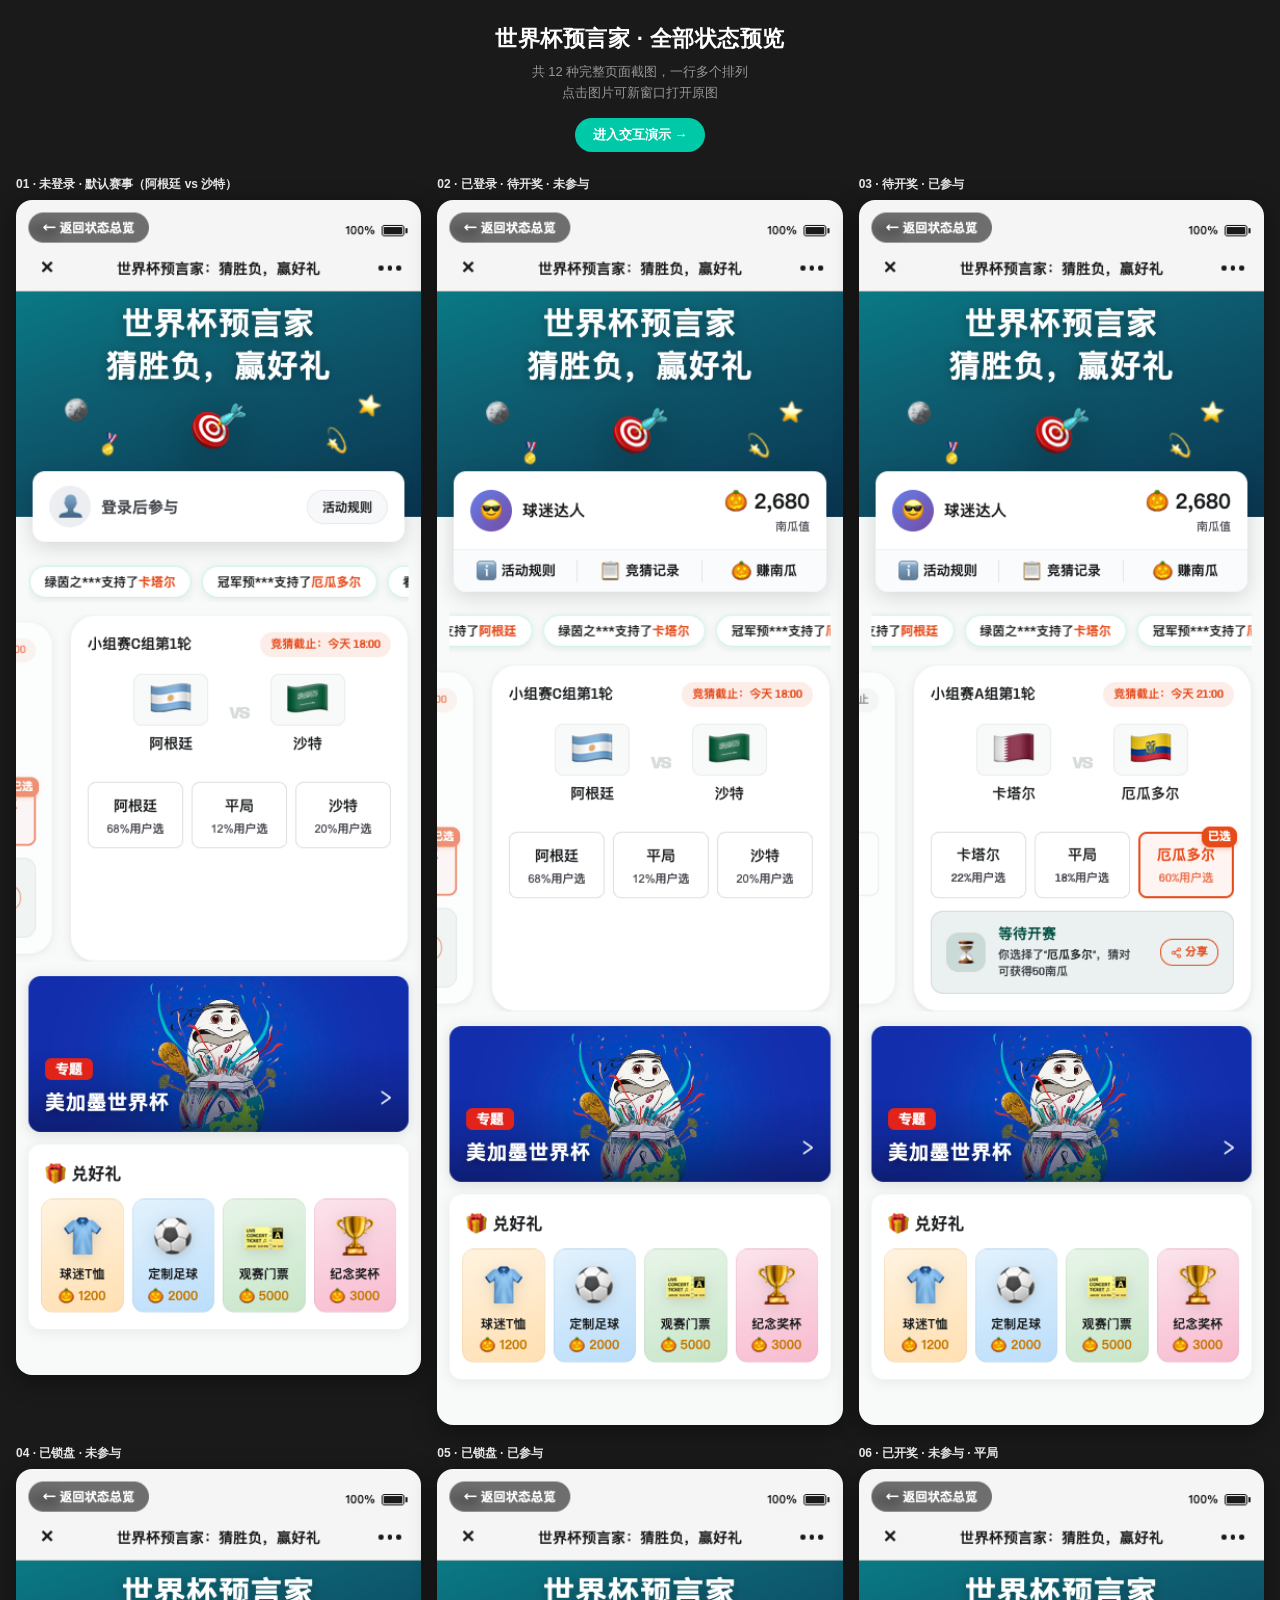
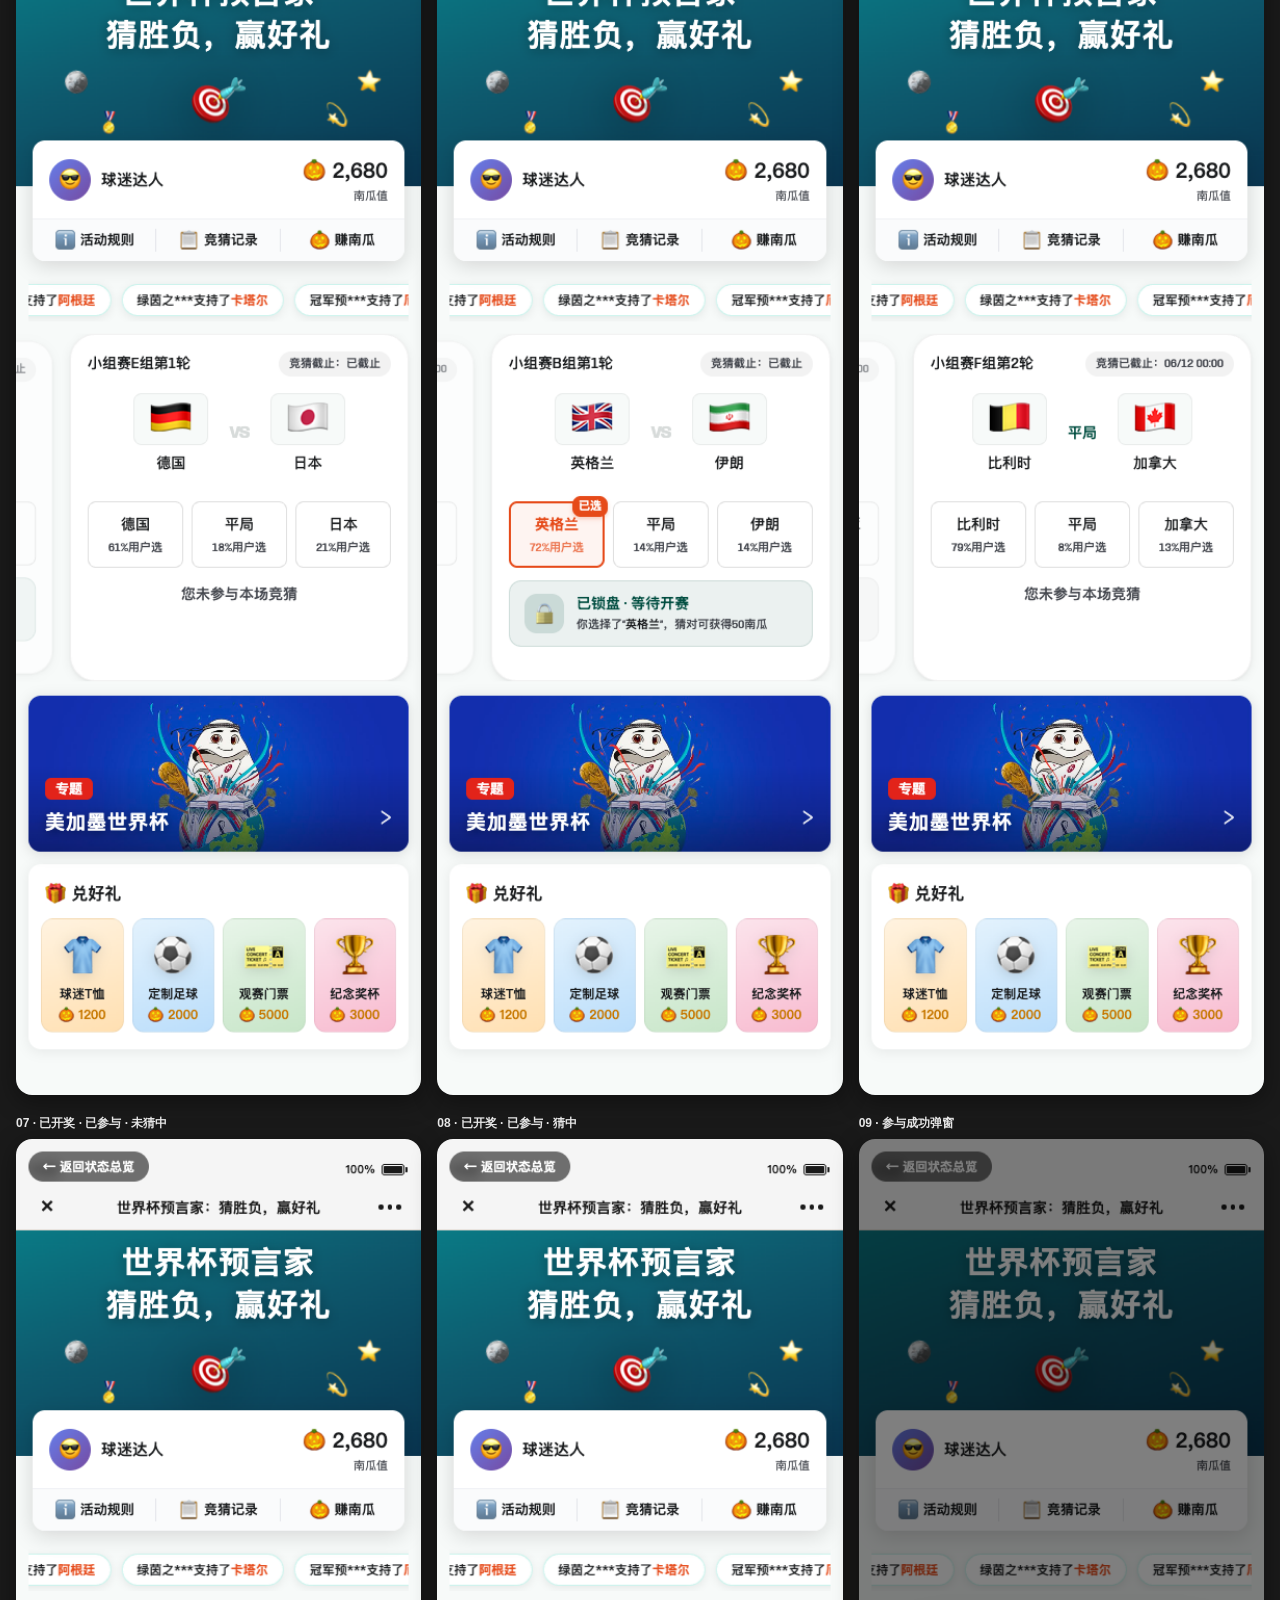
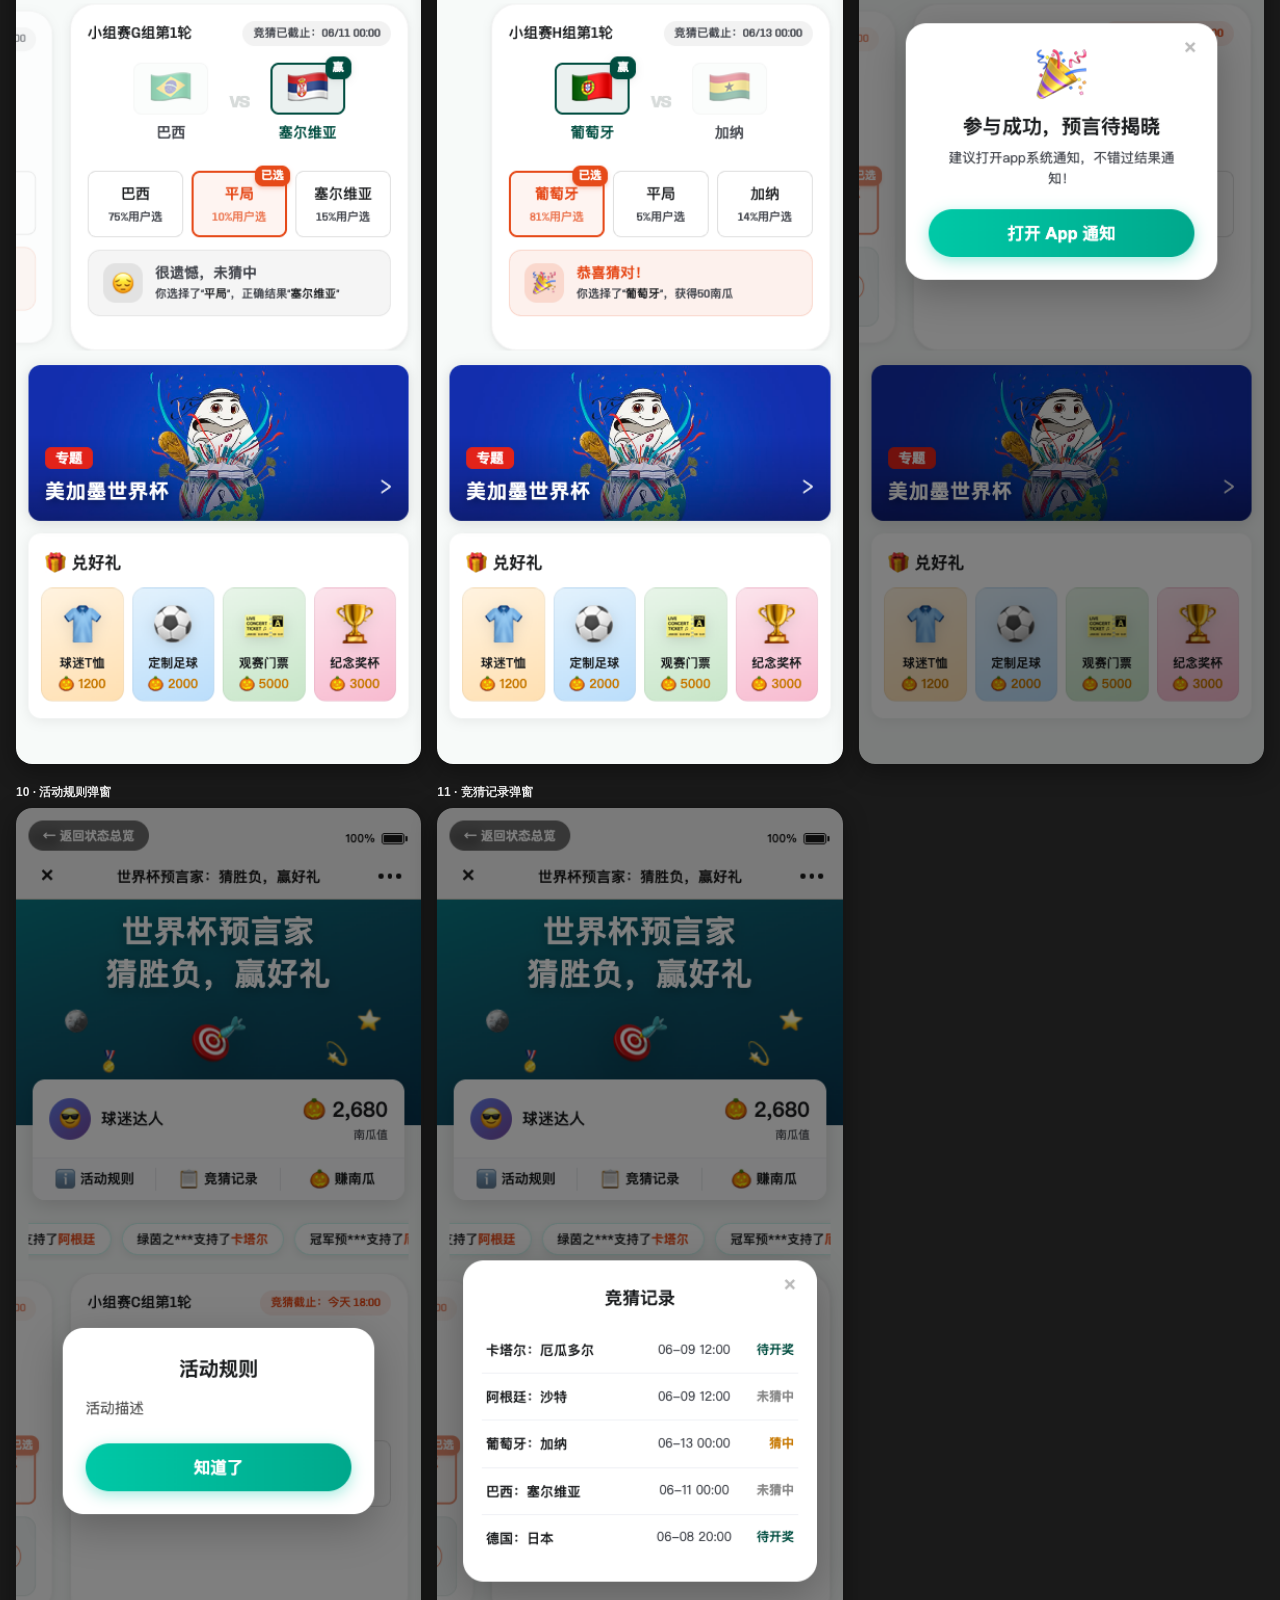
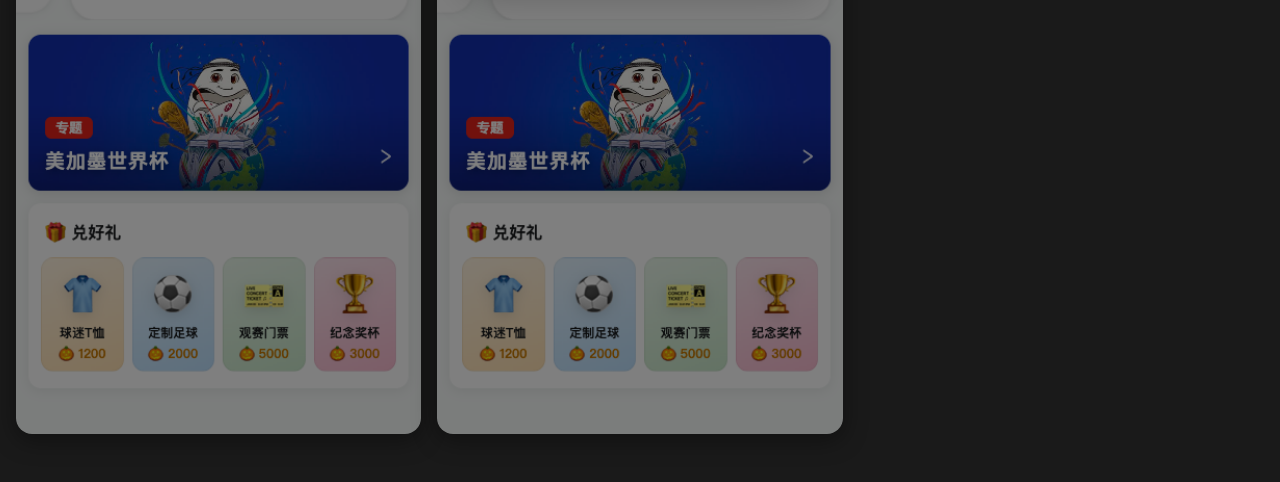
==== commit fc2a1f05: "deploy: 部署世界杯预言家到 GitHub Pages" ====
--- a/worldcup-predictor.html
+++ b/worldcup-predictor.html
@@ -250,24 +250,19 @@
   to   { transform: translateX(-50%); }
 }
 .mq-item {
-  display: inline-flex; align-items: center; gap: 6px;
-  margin-right: 10px;                 /* 气泡间距，配合无缝循环 */
-  padding: 6px 14px 6px 8px;
+  display: inline-flex; align-items: center;
+  margin-right: 10px;
+  padding: 6px 14px;
   background: #fff;
   border: 1px solid rgba(0,201,167,.2);
   border-radius: 999px;
   box-shadow: 0 2px 8px rgba(0,0,0,.07);
-  font-size: 12px; color: #666;
-}
-.mq-avatar {
-  width: 22px; height: 22px; border-radius: 50%;
-  background: linear-gradient(135deg,#667eea,#764ba2);
-  display: inline-flex; align-items: center; justify-content: center;
-  font-size: 13px; flex-shrink: 0;
-}
-.mq-user { font-weight: 700; color: var(--text); }
-.mq-act { color: var(--muted); }
-.mq-hl { color: #C77800; font-weight: 800; }
+  font-size: 12px; color: var(--on-surface);
+}
+.mq-text { font-weight: 500; white-space: nowrap; }
+.mq-country {
+  font-weight: 700; color: var(--primary);
+}
 
 .carousel-wrap {
   width: 100%;
@@ -498,58 +493,141 @@
 /* ===== 分享海报弹窗 ===== */
 .share-modal-card {
   width: 300px; max-width: 90%;
-  background: #fff; border-radius: 20px;
+  background: var(--surface-container); border-radius: var(--radius-card-lg);
   padding: 0; overflow: hidden;
   position: relative;
   transform: scale(.85); transition: transform .28s cubic-bezier(.34,1.56,.64,1);
   box-shadow: 0 16px 48px rgba(0,0,0,.28);
+  font-family: 'Anybody', -apple-system, 'PingFang SC', sans-serif;
 }
 .modal-mask.show .share-modal-card { transform: scale(1); }
-.share-modal-card .modal-close { color: rgba(255,255,255,.85); z-index: 2; }
-.share-poster {
-  background: linear-gradient(160deg, #0A7A85 0%, #093550 100%);
-  padding: 24px 20px 20px; text-align: center; color: #fff;
-}
-.share-user {
-  display: flex; align-items: center; justify-content: center; gap: 10px;
+.share-modal-card .modal-close {
+  color: rgba(255,255,255,.9); z-index: 3;
+  top: 10px; right: 10px;
+}
+.share-header {
+  background: linear-gradient(160deg, #0A7A85 0%, #0E5A6E 40%, #093550 100%);
+  padding: 22px 20px 16px; text-align: center; color: var(--on-primary);
+  border-bottom: 1px solid rgba(255,255,255,.14);
+}
+.share-event-tag {
+  font-size: 10px; font-weight: 700; letter-spacing: .12em;
+  color: rgba(255,255,255,.72); margin-bottom: 8px;
+}
+.share-title {
+  font-size: 26px; font-weight: 800; line-height: 1.2;
+  letter-spacing: .04em; margin-bottom: 12px;
+}
+.share-badge {
+  display: inline-flex; align-items: center; gap: 4px;
+  background: var(--primary); color: var(--on-primary);
+  font-size: 12px; font-weight: 700;
+  padding: 5px 14px; border-radius: 999px;
+}
+.share-match {
+  padding: 16px 18px 18px; text-align: center;
+  background:
+    repeating-linear-gradient(90deg, rgba(255,255,255,.04) 0, rgba(255,255,255,.04) 1px, transparent 1px, transparent 28px),
+    linear-gradient(160deg, var(--secondary) 0%, #003830 100%);
+  color: var(--on-primary);
+}
+.share-category {
+  display: inline-block;
+  font-size: 11px; font-weight: 500; line-height: 16px;
+  color: rgba(255,255,255,.88);
+  background: rgba(255,255,255,.12);
+  padding: 4px 12px; border-radius: 12px;
   margin-bottom: 14px;
 }
-.share-avatar {
-  width: 44px; height: 44px; border-radius: 50%;
-  background: linear-gradient(135deg, #667eea, #764ba2);
+.share-matchup {
+  display: flex; align-items: flex-start; justify-content: center; gap: 16px;
+}
+.share-team-col {
+  display: flex; flex-direction: column; align-items: center; gap: 8px;
+  flex: 1; min-width: 0;
+}
+.share-flag-box {
+  width: 60px; height: 42px; border-radius: var(--radius-selection);
+  background: var(--surface); border: var(--border-card);
   display: flex; align-items: center; justify-content: center;
-  font-size: 22px; flex-shrink: 0;
-  border: 2px solid rgba(255,255,255,.35);
-}
-.share-nickname { font-size: 15px; font-weight: 800; }
+  font-size: 30px; line-height: 1;
+  box-shadow: 0 2px 8px rgba(0,0,0,.18);
+}
+.share-team-name {
+  font-size: 12px; font-weight: 600; line-height: 1.3;
+  color: var(--on-primary); text-align: center;
+  white-space: nowrap; overflow: hidden; text-overflow: ellipsis; max-width: 80px;
+}
+.share-vs-col {
+  display: flex; flex-direction: column; align-items: center;
+  gap: 6px; padding-top: 10px; flex-shrink: 0;
+}
+.share-vs {
+  font-size: 13px; font-weight: 800; color: rgba(255,255,255,.55);
+  letter-spacing: .06em;
+}
+.share-kickoff {
+  display: inline-block;
+  font-size: 10px; font-weight: 600; line-height: 1;
+  color: var(--on-primary); background: var(--primary);
+  padding: 4px 10px; border-radius: 999px; white-space: nowrap;
+}
+.share-predict {
+  background: linear-gradient(90deg, rgba(255,181,0,.22) 0%, rgba(230,74,25,.14) 100%);
+  border-top: 1px solid rgba(255,181,0,.25);
+  border-bottom: 1px solid rgba(230,74,25,.12);
+  padding: 14px 18px 16px;
+}
+.share-predict-head {
+  display: flex; align-items: center; gap: 6px;
+  font-size: 12px; font-weight: 600; color: var(--secondary);
+  margin-bottom: 6px;
+}
+.share-predict-icon {
+  width: 22px; height: 22px; border-radius: 50%;
+  background: rgba(0,77,64,.12);
+  display: flex; align-items: center; justify-content: center;
+  font-size: 12px; flex-shrink: 0;
+}
 .share-slogan {
-  font-size: 16px; font-weight: 800; line-height: 1.45;
-  margin-bottom: 16px; padding: 0 4px;
+  font-size: 17px; font-weight: 800; line-height: 1.45;
+  color: var(--on-surface); text-align: left;
 }
 .share-slogan em {
-  font-style: normal; color: #FFB500;
-}
-.share-banner {
-  width: 100%; height: 120px; border-radius: 12px;
-  object-fit: cover; display: block;
-  box-shadow: 0 4px 16px rgba(0,0,0,.25);
-  margin-bottom: 18px;
+  font-style: normal; color: var(--primary);
 }
 .share-footer {
-  background: #fff; padding: 16px 20px 20px;
-  display: flex; align-items: center; gap: 14px;
+  position: relative; background: var(--surface-container);
+  padding: 20px 18px 16px; text-align: center;
+  overflow: hidden;
+}
+.share-ball-deco {
+  position: absolute; right: -16px; bottom: -20px;
+  font-size: 96px; color: var(--secondary);
+  opacity: .06; pointer-events: none; line-height: 1;
 }
 .share-qr {
-  width: 88px; height: 88px; flex-shrink: 0;
-  border-radius: 8px; border: 1px solid #ECEEF2;
-  background: #fff; padding: 4px;
-}
-.share-qr img { width: 100%; height: 100%; display: block; border-radius: 4px; }
+  width: 108px; height: 108px; margin: 0 auto 12px;
+  border-radius: var(--radius-selection);
+  border: 2px solid var(--secondary);
+  background: var(--surface-container); padding: 6px;
+  position: relative; z-index: 1;
+}
+.share-qr img { width: 100%; height: 100%; display: block; border-radius: 6px; }
 .share-qr-tip {
-  flex: 1; text-align: left;
-  font-size: 14px; font-weight: 800; color: var(--text); line-height: 1.5;
-}
-.share-qr-tip span { display: block; font-size: 12px; font-weight: 500; color: var(--muted); margin-top: 4px; }
+  position: relative; z-index: 1;
+  font-size: 15px; font-weight: 800; color: var(--secondary); line-height: 1.45;
+}
+.share-qr-tip span {
+  display: block; font-size: 12px; font-weight: 500;
+  color: var(--on-surface-variant); margin-top: 4px;
+}
+.share-bottom {
+  display: flex; justify-content: space-between; align-items: center;
+  padding: 8px 18px 12px;
+  background: linear-gradient(160deg, var(--secondary) 0%, #003830 100%);
+  font-size: 10px; font-weight: 500; color: rgba(255,255,255,.55);
+}
 
 /* ===== TOPIC BANNER ===== */
 .topic-banner {
@@ -785,7 +863,7 @@
 <div id="statesGallery">
   <div class="sg-header">
     <div class="sg-title">世界杯预言家 · 全部状态预览</div>
-    <div class="sg-sub">共 11 种完整页面截图，一行多个排列<br>点击图片可新窗口打开原图</div>
+    <div class="sg-sub">共 12 种完整页面截图，一行多个排列<br>点击图片可新窗口打开原图</div>
     <a class="sg-demo-link" href="?demo=1">进入交互演示 →</a>
   </div>
   <div class="sg-grid" id="sgGrid"></div>
@@ -885,8 +963,8 @@
   <div class="modal-card">
     <button type="button" class="modal-close" onclick="closeJoinModal()" aria-label="关闭">&#215;</button>
     <div class="modal-emoji">🎉</div>
-    <div class="modal-title">参与成功，待开奖</div>
-    <div class="modal-sub">建议打开 App 系统通知，不错过结果通知！</div>
+    <div class="modal-title">参与成功，预言待揭晓</div>
+    <div class="modal-sub">建议打开app系统通知，不错过结果通知！</div>
     <button type="button" class="modal-btn" onclick="enableAppNotice()">打开 App 通知</button>
   </div>
 </div>
@@ -904,20 +982,46 @@
 <div class="modal-mask" id="shareModal">
   <div class="share-modal-card">
     <button type="button" class="modal-close" onclick="closeShareModal()" aria-label="关闭">&#215;</button>
-    <div class="share-poster">
-      <div class="share-user">
-        <div class="share-avatar" id="shareAvatar">😎</div>
-        <div class="share-nickname" id="shareNickname">球迷达人</div>
+    <div class="share-header">
+      <div class="share-event-tag">🏆 2026 FIFA WORLD CUP</div>
+      <div class="share-title">世界杯预言家</div>
+      <div class="share-badge">🎁 猜胜负，赢好礼</div>
+    </div>
+    <div class="share-match">
+      <div class="share-category" id="shareCategory">A组 小组赛 第1轮</div>
+      <div class="share-matchup" id="shareMatchup">
+        <div class="share-team-col">
+          <div class="share-flag-box">🇶🇦</div>
+          <div class="share-team-name">卡塔尔</div>
+        </div>
+        <div class="share-vs-col">
+          <span class="share-vs">VS</span>
+          <span class="share-kickoff" id="shareKickoff">今日 21:00</span>
+        </div>
+        <div class="share-team-col">
+          <div class="share-flag-box">🇪🇨</div>
+          <div class="share-team-name">厄瓜多尔</div>
+        </div>
       </div>
-      <div class="share-slogan" id="shareSlogan">我支持了<em>厄瓜多尔</em>，你支持哪个？</div>
-      <img class="share-banner" id="shareBanner" src="assets/banner-qatar.png" alt="世界杯预言家活动宣传">
+    </div>
+    <div class="share-predict">
+      <div class="share-predict-head">
+        <span class="share-predict-icon">⚡</span>
+        <span>我的预测</span>
+      </div>
+      <div class="share-slogan" id="shareSlogan">我支持了<em>「厄瓜多尔」</em>，你呢？</div>
     </div>
     <div class="share-footer">
       <div class="share-qr"><img id="shareQr" src="" alt="活动二维码"></div>
       <div class="share-qr-tip">
         扫一扫，参与活动
-        <span>猜胜负，赢好礼</span>
+        <span>加入预测，赢取丰厚好礼！</span>
       </div>
+      <div class="share-ball-deco" aria-hidden="true">⚽</div>
+    </div>
+    <div class="share-bottom">
+      <span>© 2026 World Cup Predictor</span>
+      <span id="shareDeadline">截止今日 21:00</span>
     </div>
   </div>
 </div>
@@ -1044,14 +1148,14 @@
 
 // ==================== 实时播报 DATA ====================
 const feeds = [
-  {a:'😎', u:'球迷达***', act:'猜中', hl:'+300 南瓜值'},
-  {a:'🦁', u:'绿茵之***', act:'参与了', hl:'A组竞猜'},
-  {a:'🐯', u:'冠军预***', act:'猜中冷门', hl:'+100 南瓜值'},
-  {a:'🐼', u:'看球小***', act:'兑换了', hl:'球迷T恤'},
-  {a:'🦅', u:'足球之***', act:'参与了', hl:'C组竞猜'},
-  {a:'🐲', u:'热血球***', act:'猜中', hl:'+300 南瓜值'},
-  {a:'🦊', u:'世界杯***', act:'参与了', hl:'H组竞猜'},
-  {a:'🐻', u:'守门员***', act:'兑换了', hl:'观赛门票'},
+  { u: '球迷达***', country: '阿根廷' },
+  { u: '绿茵之***', country: '卡塔尔' },
+  { u: '冠军预***', country: '厄瓜多尔' },
+  { u: '看球小***', country: '英格兰' },
+  { u: '足球之***', country: '德国' },
+  { u: '热血球***', country: '巴西' },
+  { u: '世界杯***', country: '葡萄牙' },
+  { u: '守门员***', country: '日本' },
 ];
 
 // ==================== 状态总览 ====================
@@ -1163,8 +1267,8 @@
         <button type="button" class="coin-act-btn" onclick="showRecordsModal()">
           <span class="coin-act-icon">📋</span>竞猜记录
         </button>
-        <button type="button" class="coin-act-btn" onclick="showToast('✅','签到赚南瓜',false)">
-          <span class="coin-act-icon">🎃</span>签到赚南瓜
+        <button type="button" class="coin-act-btn" onclick="showToast('✅','赚南瓜',false)">
+          <span class="coin-act-icon">🎃</span>赚南瓜
         </button>
       </div>`;
   }
@@ -1181,10 +1285,7 @@
   if (!track) return;
   const itemHTML = f => `
     <span class="mq-item">
-      <span class="mq-avatar">${f.a}</span>
-      <span class="mq-user">${f.u}</span>
-      <span class="mq-act">${f.act}</span>
-      <span class="mq-hl">${f.hl}</span>
+      <span class="mq-text">${f.u}支持了<span class="mq-country">${f.country}</span></span>
     </span>`;
   // 重复一份，实现无缝循环
   const html = feeds.map(itemHTML).join('');
@@ -1510,18 +1611,47 @@
   return `https://api.qrserver.com/v1/create-qr-code/?size=160x160&margin=0&data=${encodeURIComponent(url)}`;
 }
 
+function formatShareCategory(category) {
+  if (!category) return '';
+  const hit = category.match(/小组赛([A-H])组第(\d+)轮/);
+  if (hit) return `${hit[1]}组 小组赛 第${hit[2]}轮`;
+  return category;
+}
+
+function formatShareKickoff(m) {
+  if (m.deadline && m.deadline !== '已截止') {
+    return m.deadline.startsWith('今天') ? m.deadline.replace('今天', '今日') : m.deadline;
+  }
+  if (m.kickoff) {
+    const d = new Date(m.kickoff);
+    const hh = String(d.getHours()).padStart(2, '0');
+    const mm = String(d.getMinutes()).padStart(2, '0');
+    return `${hh}:${mm}`;
+  }
+  return '';
+}
+
+function formatShareDeadline(deadline) {
+  if (!deadline || deadline === '已截止') return '竞猜已截止';
+  if (deadline.startsWith('今天')) return '截止' + deadline.replace('今天', '今日');
+  return '截止' + deadline;
+}
+
 function showSharePoster(matchId) {
   const m = matches.find(x => x.id === matchId);
   const voted = state.votes[matchId];
   if (!m || !voted) return;
 
   const teamName = pickName(m, voted.pick);
-  const user = state.user || { avatar: '😎', nickname: '球迷达人' };
-
-  document.getElementById('shareAvatar').textContent = user.avatar;
-  document.getElementById('shareNickname').textContent = user.nickname;
+
+  document.getElementById('shareCategory').textContent = formatShareCategory(m.category);
+  document.getElementById('shareMatchup').innerHTML =
+    `<div class="share-team-col"><div class="share-flag-box">${m.teamA.f}</div><div class="share-team-name">${m.teamA.n}</div></div>` +
+    `<div class="share-vs-col"><span class="share-vs">VS</span><span class="share-kickoff" id="shareKickoff">${formatShareKickoff(m)}</span></div>` +
+    `<div class="share-team-col"><div class="share-flag-box">${m.teamB.f}</div><div class="share-team-name">${m.teamB.n}</div></div>`;
   document.getElementById('shareSlogan').innerHTML =
-    `我支持了<em>${teamName}</em>，你支持哪个？`;
+    `我支持了<em>「${teamName}」</em>，你呢？`;
+  document.getElementById('shareDeadline').textContent = formatShareDeadline(m.deadline);
   document.getElementById('shareQr').src = getShareQrUrl(state.shareUrl);
   document.getElementById('shareModal').classList.add('show');
 }
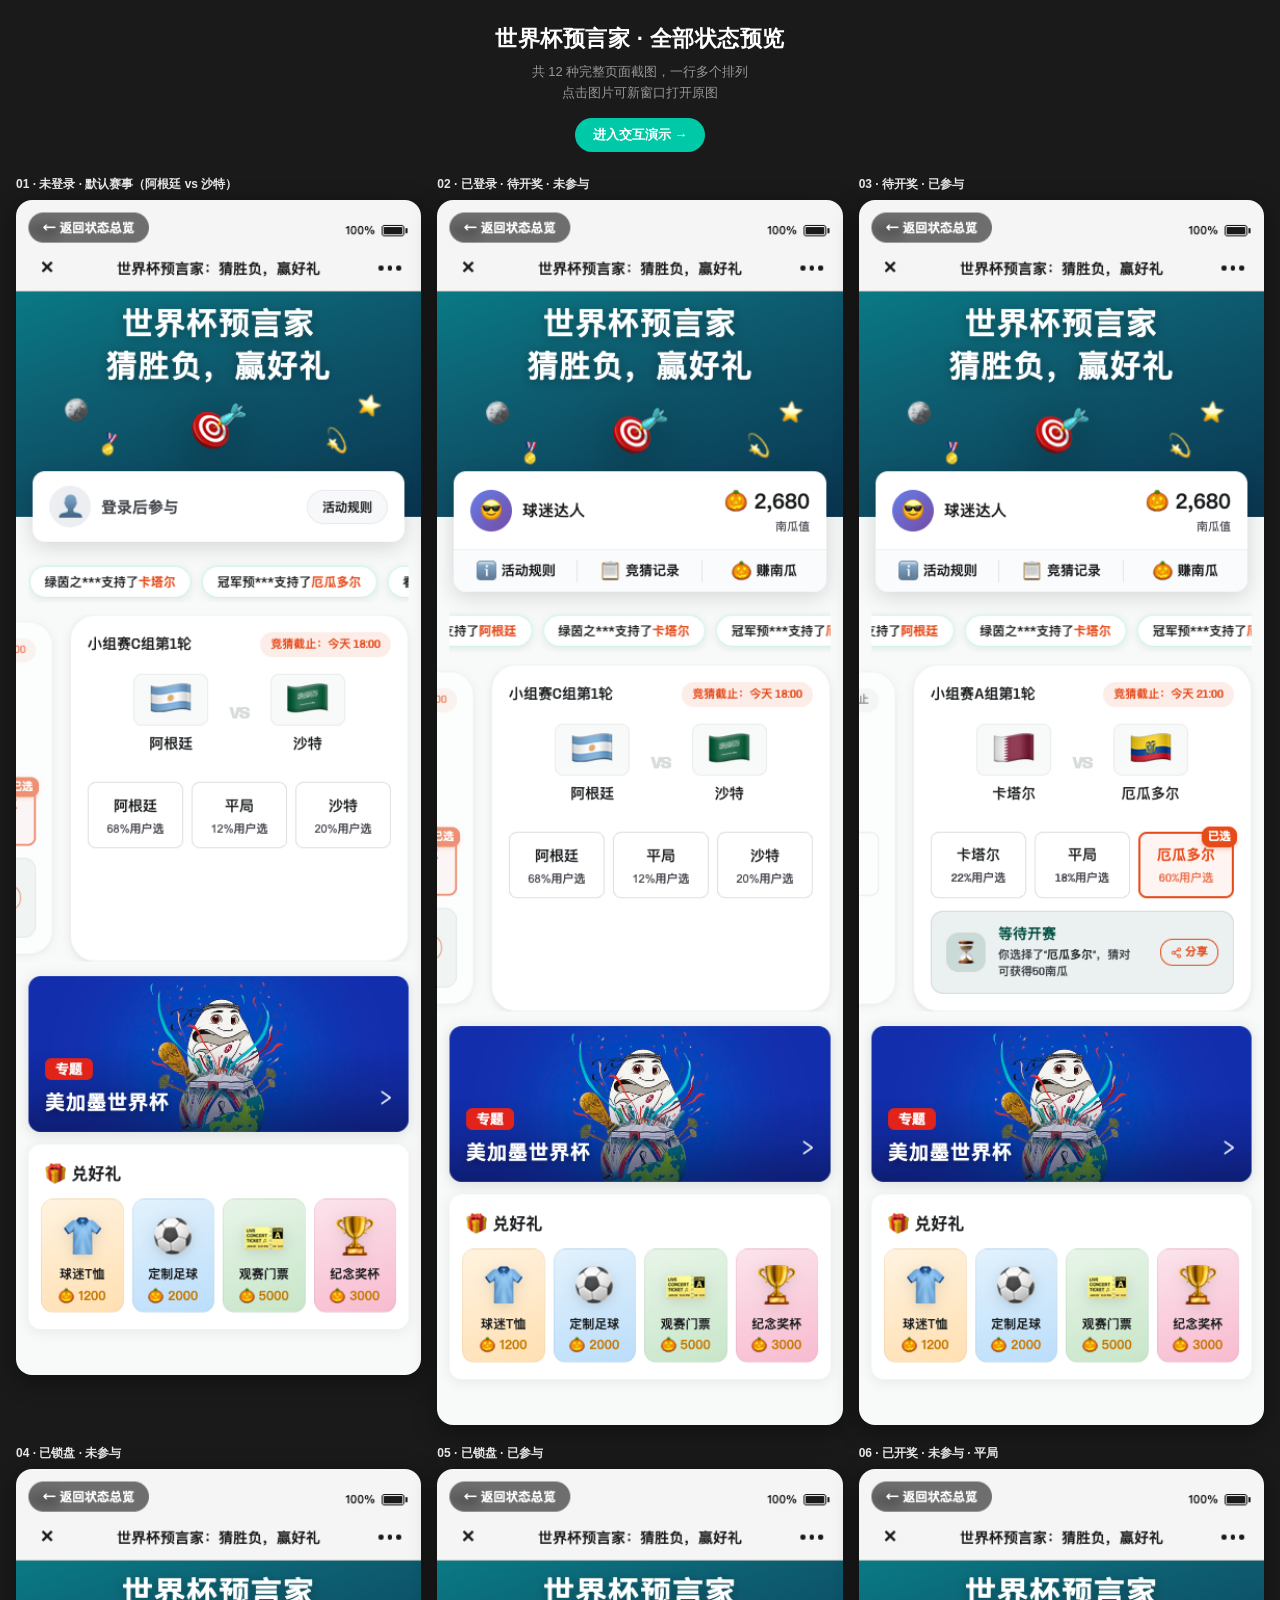
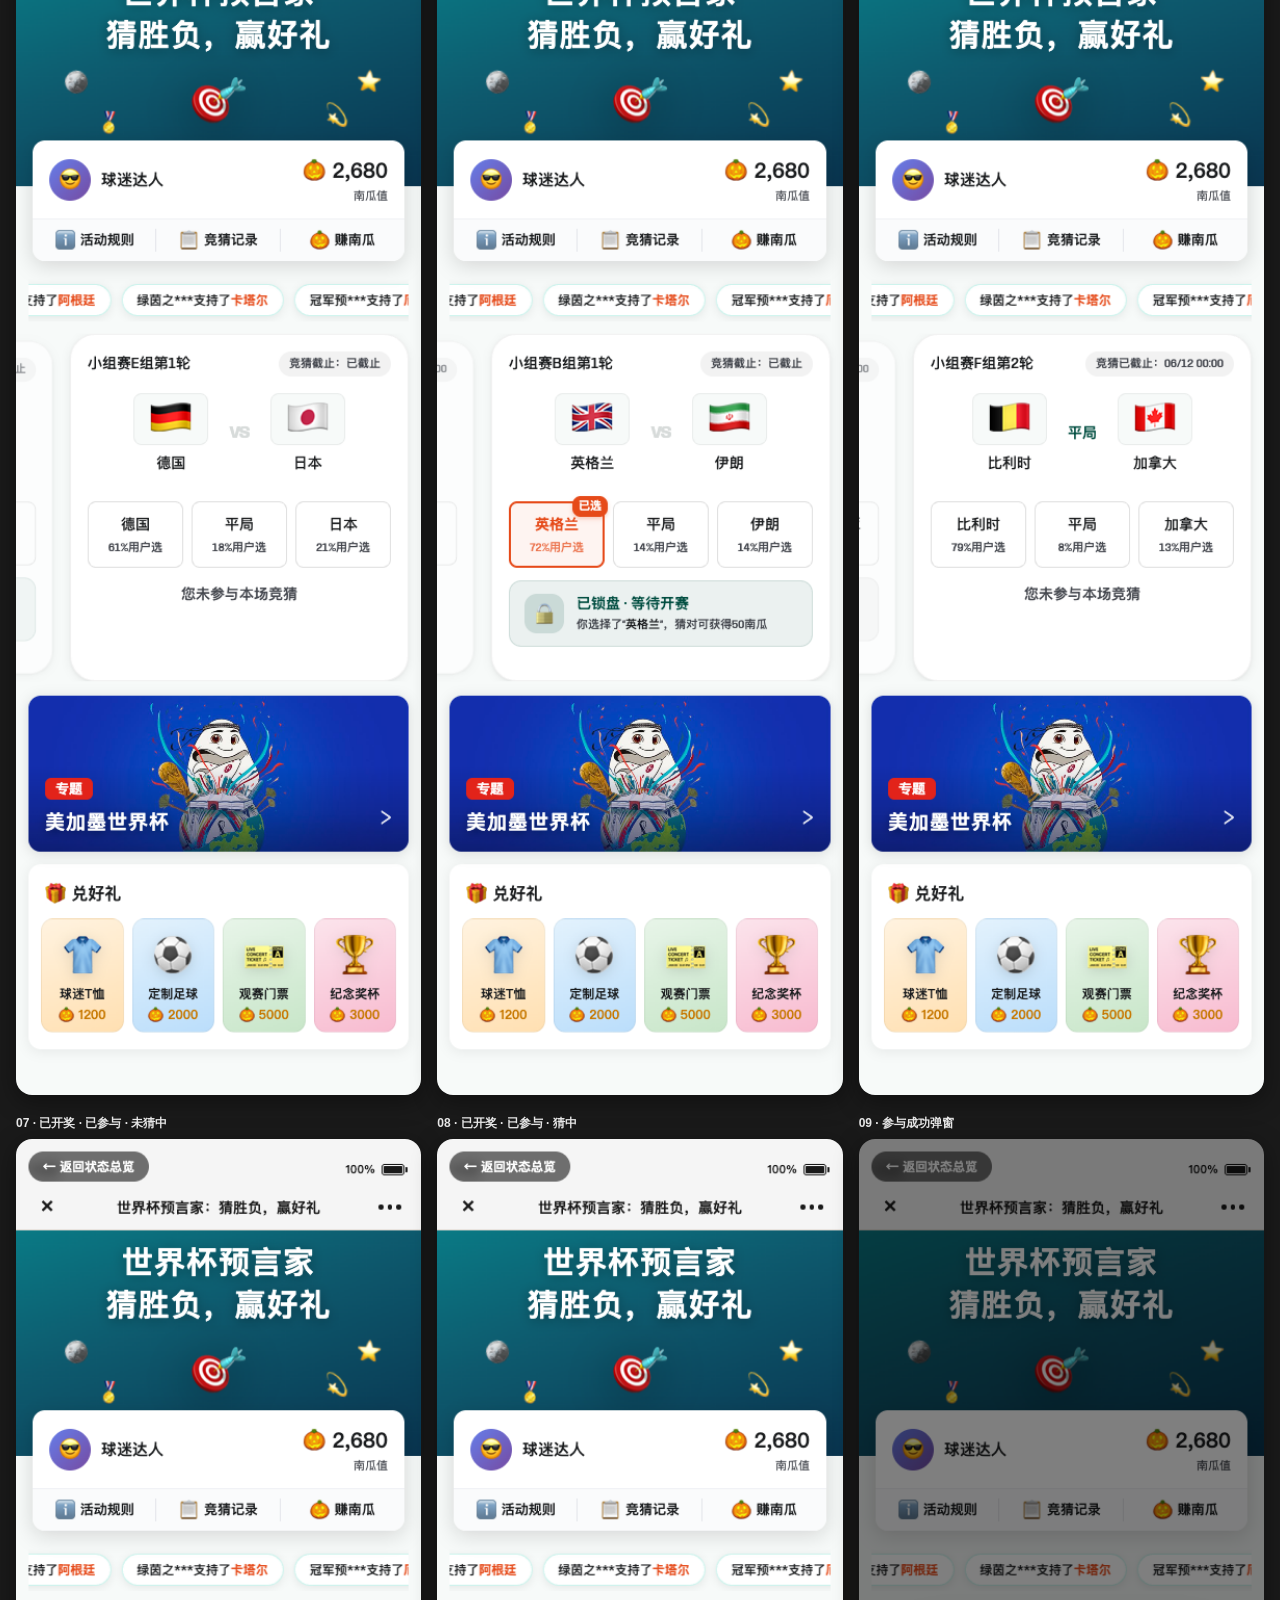
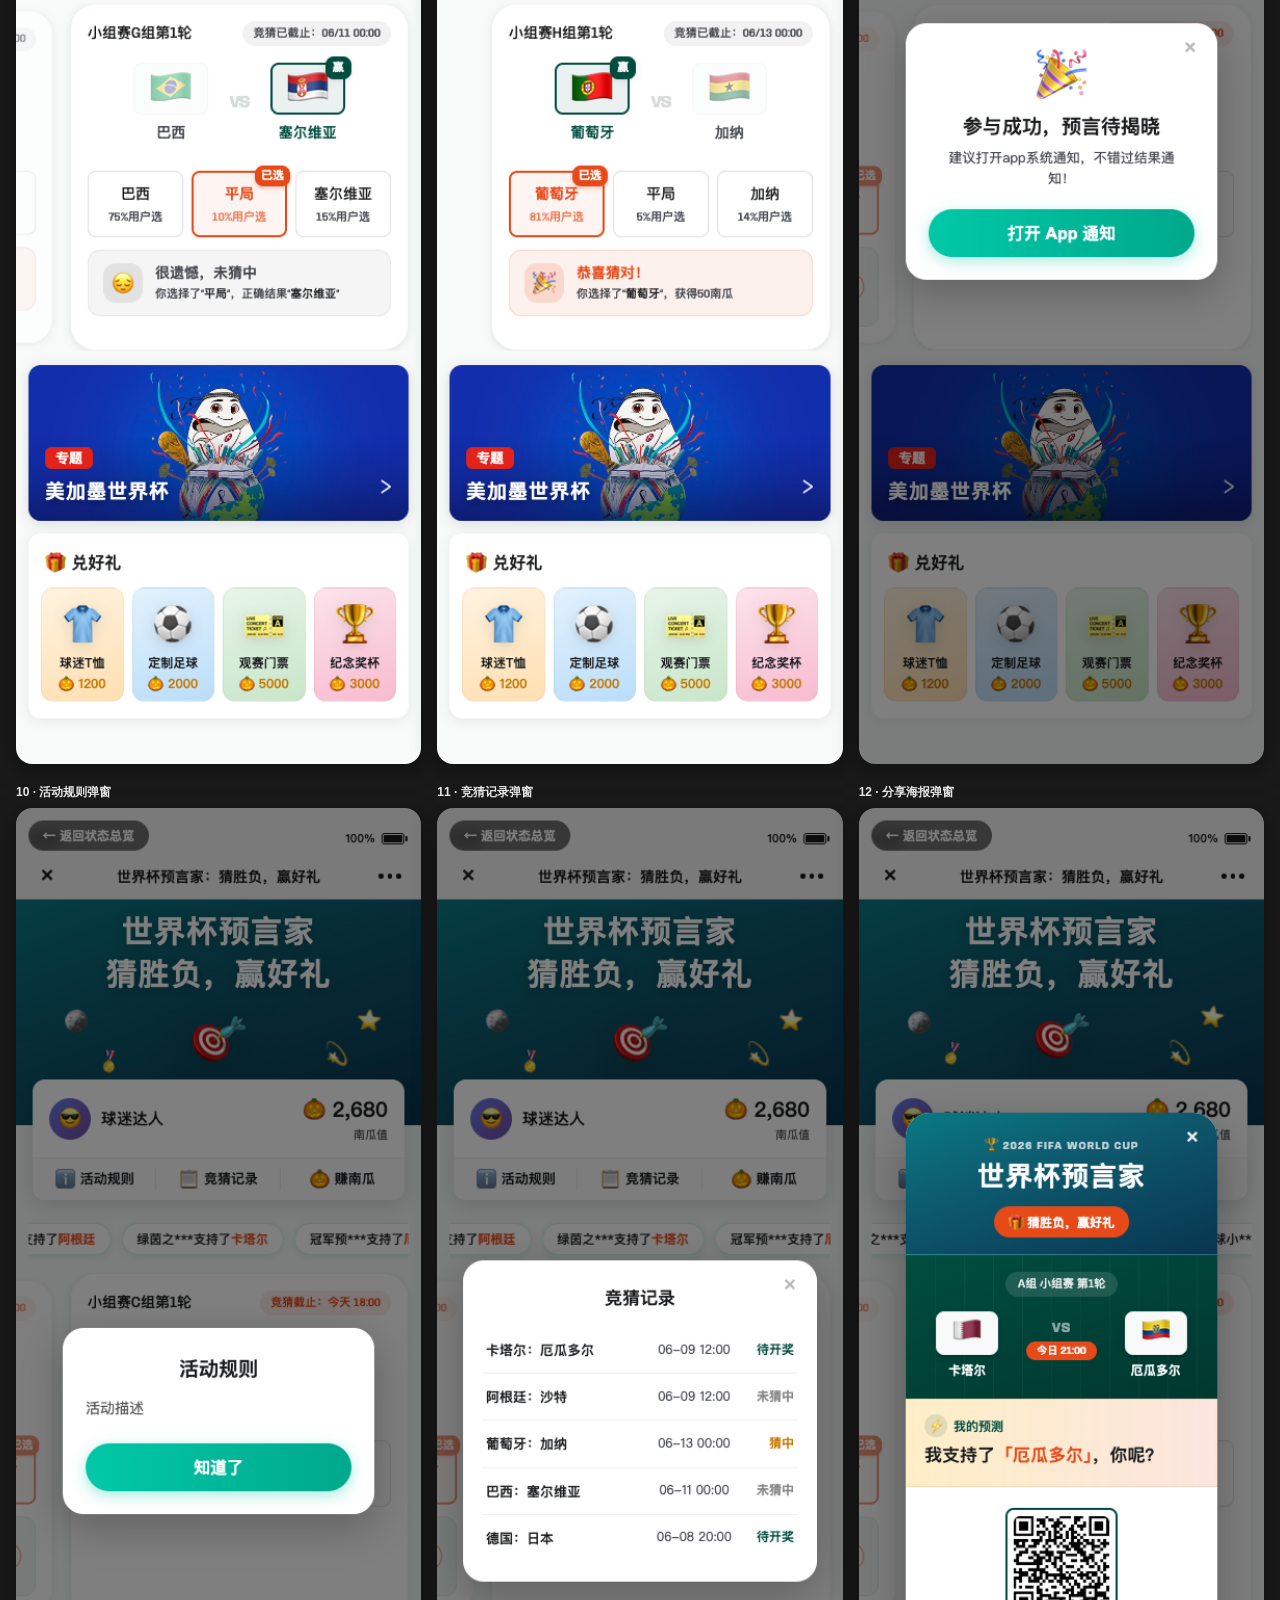
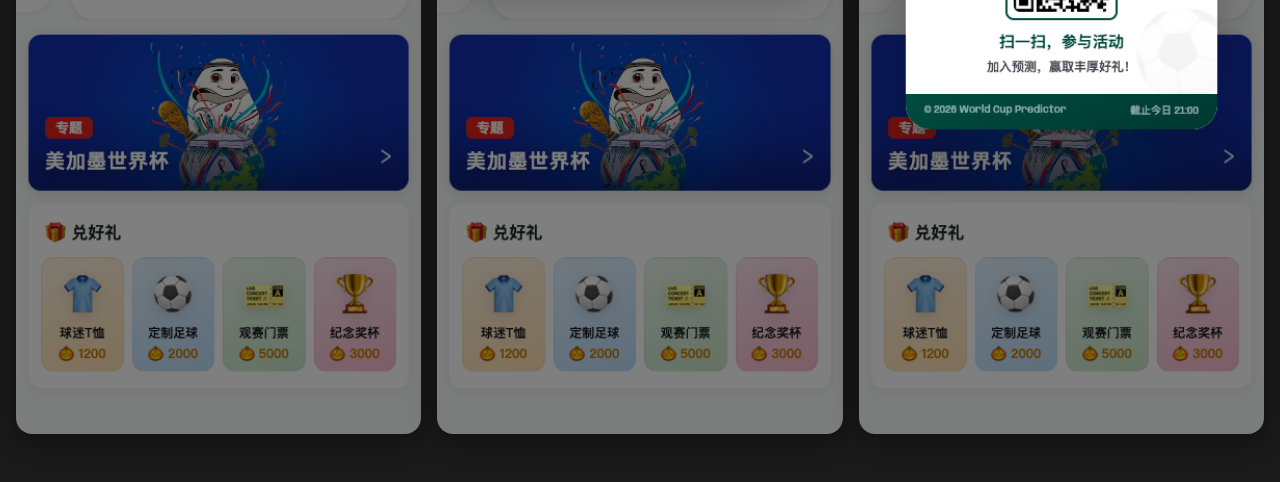
==== commit add847c9: "deploy: 部署世界杯预言家到 GitHub Pages" ====
--- a/worldcup-predictor.html
+++ b/worldcup-predictor.html
@@ -1171,6 +1171,7 @@
   { file: '09-参与成功弹窗.png',               label: '09 · 参与成功弹窗' },
   { file: '10-活动规则弹窗.png',               label: '10 · 活动规则弹窗' },
   { file: '11-竞猜记录弹窗.png',               label: '11 · 竞猜记录弹窗' },
+  { file: '12-分享海报弹窗.png',               label: '12 · 分享海报弹窗' },
 ];
 
 function isDemoMode() {
@@ -1183,8 +1184,8 @@
   grid.innerHTML = STATE_SHOTS.map(s => `
     <div class="sg-item">
       <div class="sg-label">${s.label}</div>
-      <a class="sg-phone" href="screenshots/${s.file}?v=3" target="_blank" rel="noopener">
-        <img src="screenshots/${s.file}?v=3" alt="${s.label}" loading="lazy">
+      <a class="sg-phone" href="screenshots/${s.file}?v=4" target="_blank" rel="noopener">
+        <img src="screenshots/${s.file}?v=4" alt="${s.label}" loading="lazy">
       </a>
     </div>`).join('');
 }
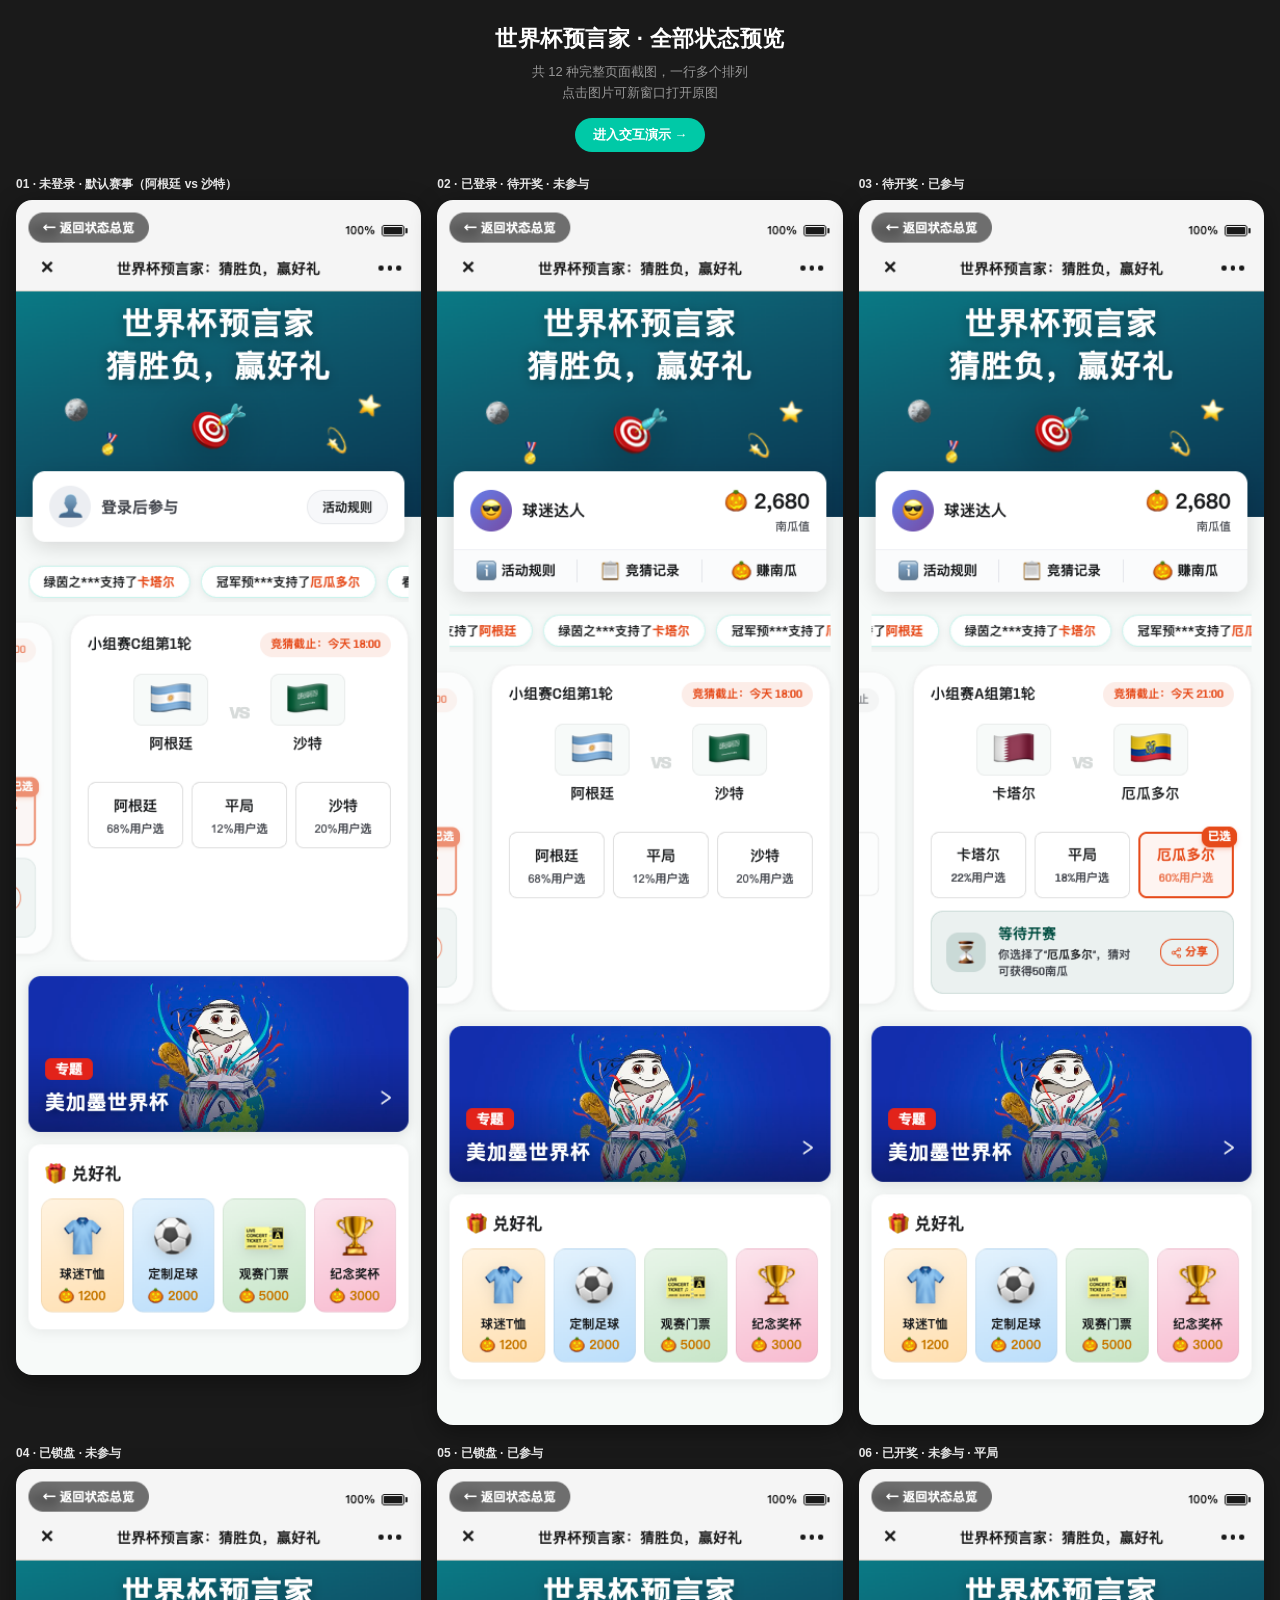
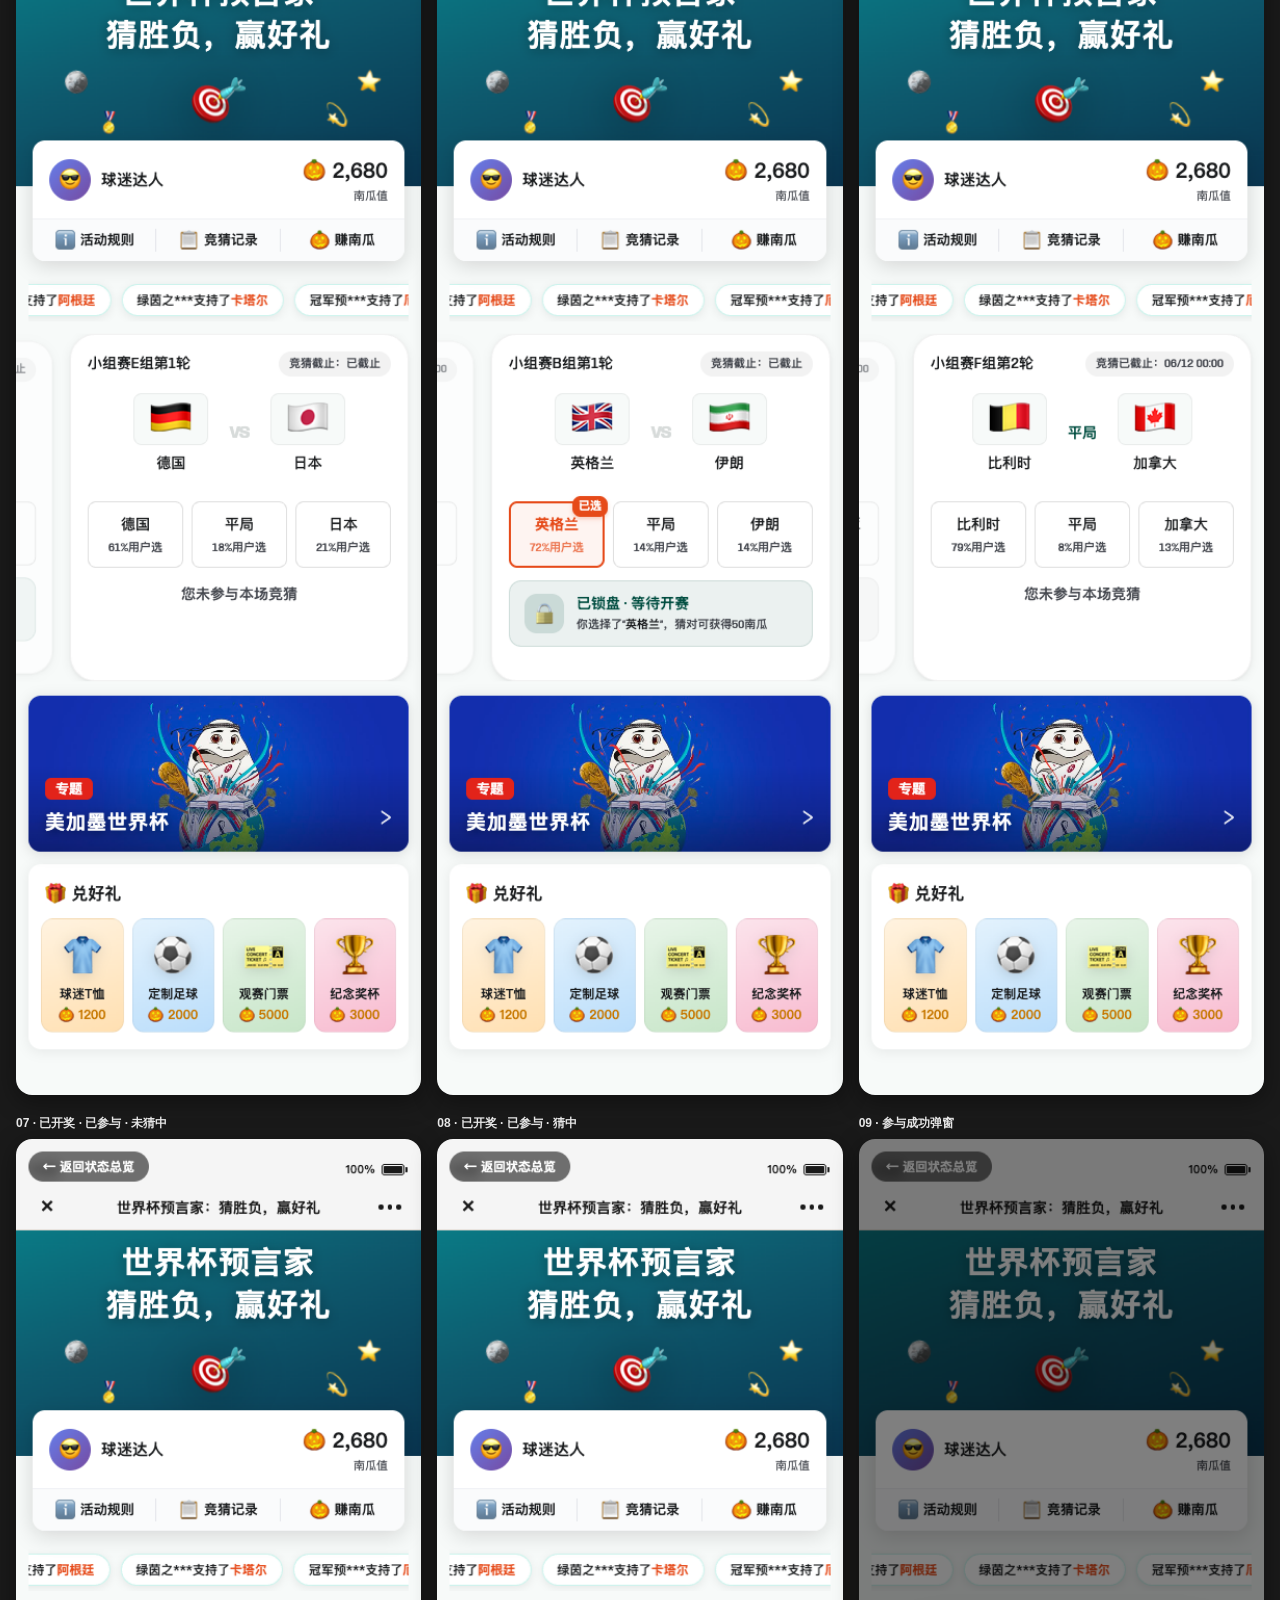
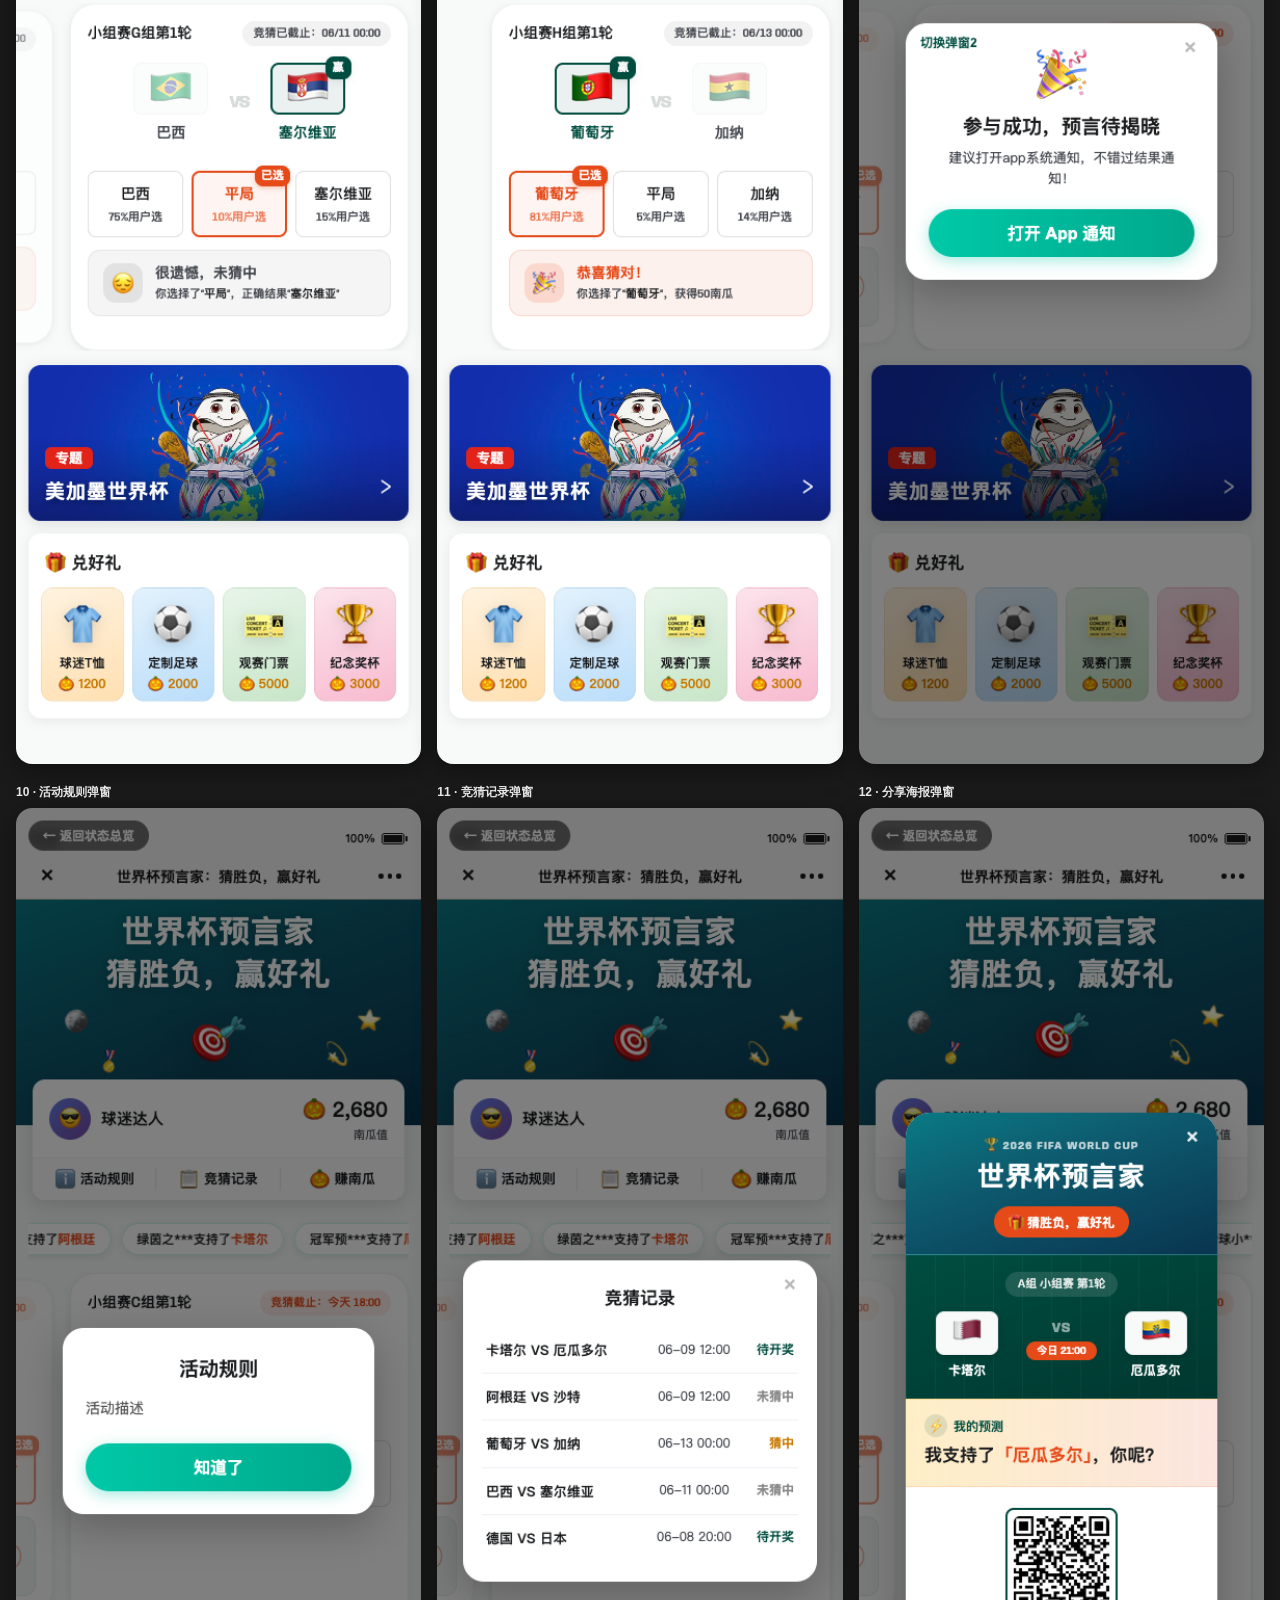
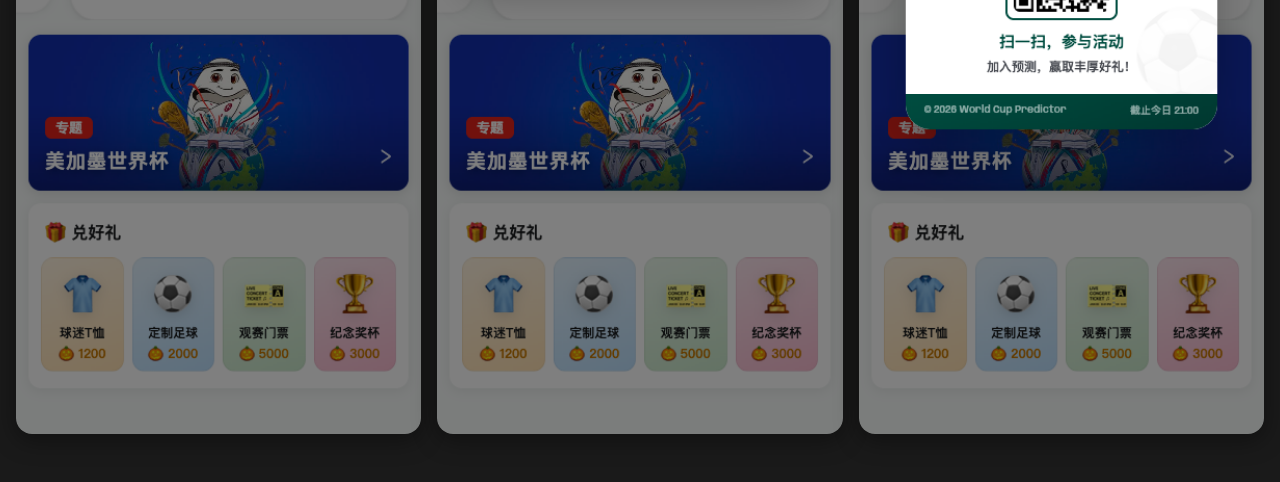
==== commit d5df0822: "deploy: 部署世界杯预言家到 GitHub Pages" ====
--- a/worldcup-predictor.html
+++ b/worldcup-predictor.html
@@ -739,6 +739,21 @@
   box-shadow: 0 4px 14px rgba(0,201,167,.35); transition: transform .1s;
 }
 .modal-btn:active { transform: scale(.97); }
+.modal-btn-outline {
+  width: 100%; height: 46px; margin-top: 10px;
+  border: 1px solid var(--surface-dim); border-radius: 23px;
+  background: var(--surface-container); color: var(--on-surface-variant);
+  font-size: 16px; font-weight: 600; cursor: pointer;
+  transition: transform .1s, opacity .1s;
+}
+.modal-btn-outline:active { transform: scale(.97); opacity: .75; }
+.modal-switch-btn {
+  position: absolute; top: 12px; left: 14px;
+  border: none; background: none; padding: 0;
+  font-size: 12px; font-weight: 600; color: var(--secondary);
+  cursor: pointer; line-height: 1.2;
+}
+.modal-switch-btn:active { opacity: .65; }
 .modal-body {
   font-size: 14px; color: #555; line-height: 1.65;
   text-align: left; margin: 14px 0 22px;
@@ -961,11 +976,24 @@
 <!-- 参与成功弹窗 -->
 <div class="modal-mask" id="joinModal">
   <div class="modal-card">
+    <button type="button" class="modal-switch-btn" onclick="switchToJoinModal2()">切换弹窗2</button>
     <button type="button" class="modal-close" onclick="closeJoinModal()" aria-label="关闭">&#215;</button>
     <div class="modal-emoji">🎉</div>
     <div class="modal-title">参与成功，预言待揭晓</div>
     <div class="modal-sub">建议打开app系统通知，不错过结果通知！</div>
     <button type="button" class="modal-btn" onclick="enableAppNotice()">打开 App 通知</button>
+  </div>
+</div>
+
+<!-- 参与成功弹窗2 -->
+<div class="modal-mask" id="joinModal2">
+  <div class="modal-card">
+    <button type="button" class="modal-close" onclick="closeJoinModal2()" aria-label="关闭">&#215;</button>
+    <div class="modal-emoji">🎉</div>
+    <div class="modal-title">参与成功，预言待揭晓</div>
+    <div class="modal-sub">快分享给好友一起参与吧！</div>
+    <button type="button" class="modal-btn" onclick="shareFromJoinModal2()">分享好友</button>
+    <button type="button" class="modal-btn-outline" onclick="closeJoinModal2()">取消</button>
   </div>
 </div>
 
@@ -1184,8 +1212,8 @@
   grid.innerHTML = STATE_SHOTS.map(s => `
     <div class="sg-item">
       <div class="sg-label">${s.label}</div>
-      <a class="sg-phone" href="screenshots/${s.file}?v=4" target="_blank" rel="noopener">
-        <img src="screenshots/${s.file}?v=4" alt="${s.label}" loading="lazy">
+      <a class="sg-phone" href="screenshots/${s.file}?v=5" target="_blank" rel="noopener">
+        <img src="screenshots/${s.file}?v=5" alt="${s.label}" loading="lazy">
       </a>
     </div>`).join('');
 }
@@ -1217,6 +1245,7 @@
   }
   const modal = p.get('modal');
   if (modal === 'join') showJoinModal();
+  if (modal === 'join2') showJoinModal2();
   if (modal === 'rules') showRules();
   if (modal === 'records') showRecordsModal();
   if (modal === 'share') {
@@ -1549,20 +1578,44 @@
   return box;
 }
 
+let lastJoinMatchId = 'm3';
+
 function castVote(id, pick) {
   const m = matches.find(x => x.id === id);
   if (!m || m.status !== 'open') return;
   state.votes[id] = { pick };
+  lastJoinMatchId = id;
   renderMatchList();
   showJoinModal();
 }
 
 // ==================== 参与成功弹窗 ====================
+function getJoinShareMatchId() {
+  if (lastJoinMatchId && state.votes[lastJoinMatchId]) return lastJoinMatchId;
+  const voted = matches.find(m => state.votes[m.id]);
+  return voted ? voted.id : matches[currentSlide]?.id;
+}
+
 function showJoinModal() {
   document.getElementById('joinModal').classList.add('show');
 }
 function closeJoinModal() {
   document.getElementById('joinModal').classList.remove('show');
+}
+function showJoinModal2() {
+  document.getElementById('joinModal2').classList.add('show');
+}
+function closeJoinModal2() {
+  document.getElementById('joinModal2').classList.remove('show');
+}
+function switchToJoinModal2() {
+  closeJoinModal();
+  showJoinModal2();
+}
+function shareFromJoinModal2() {
+  closeJoinModal2();
+  const matchId = getJoinShareMatchId();
+  if (matchId) showSharePoster(matchId);
 }
 function enableAppNotice() {
   closeJoinModal();
@@ -1595,7 +1648,7 @@
     const res = getRecordResultText(r.outcome);
     return `
       <div class="records-item">
-        <span class="records-match">${r.teamA}：${r.teamB}</span>
+        <span class="records-match">${r.teamA} VS ${r.teamB}</span>
         <span class="records-time">${formatRecordTime(r.kickoff)}</span>
         <span class="records-result ${res.cls}">${res.text}</span>
       </div>`;
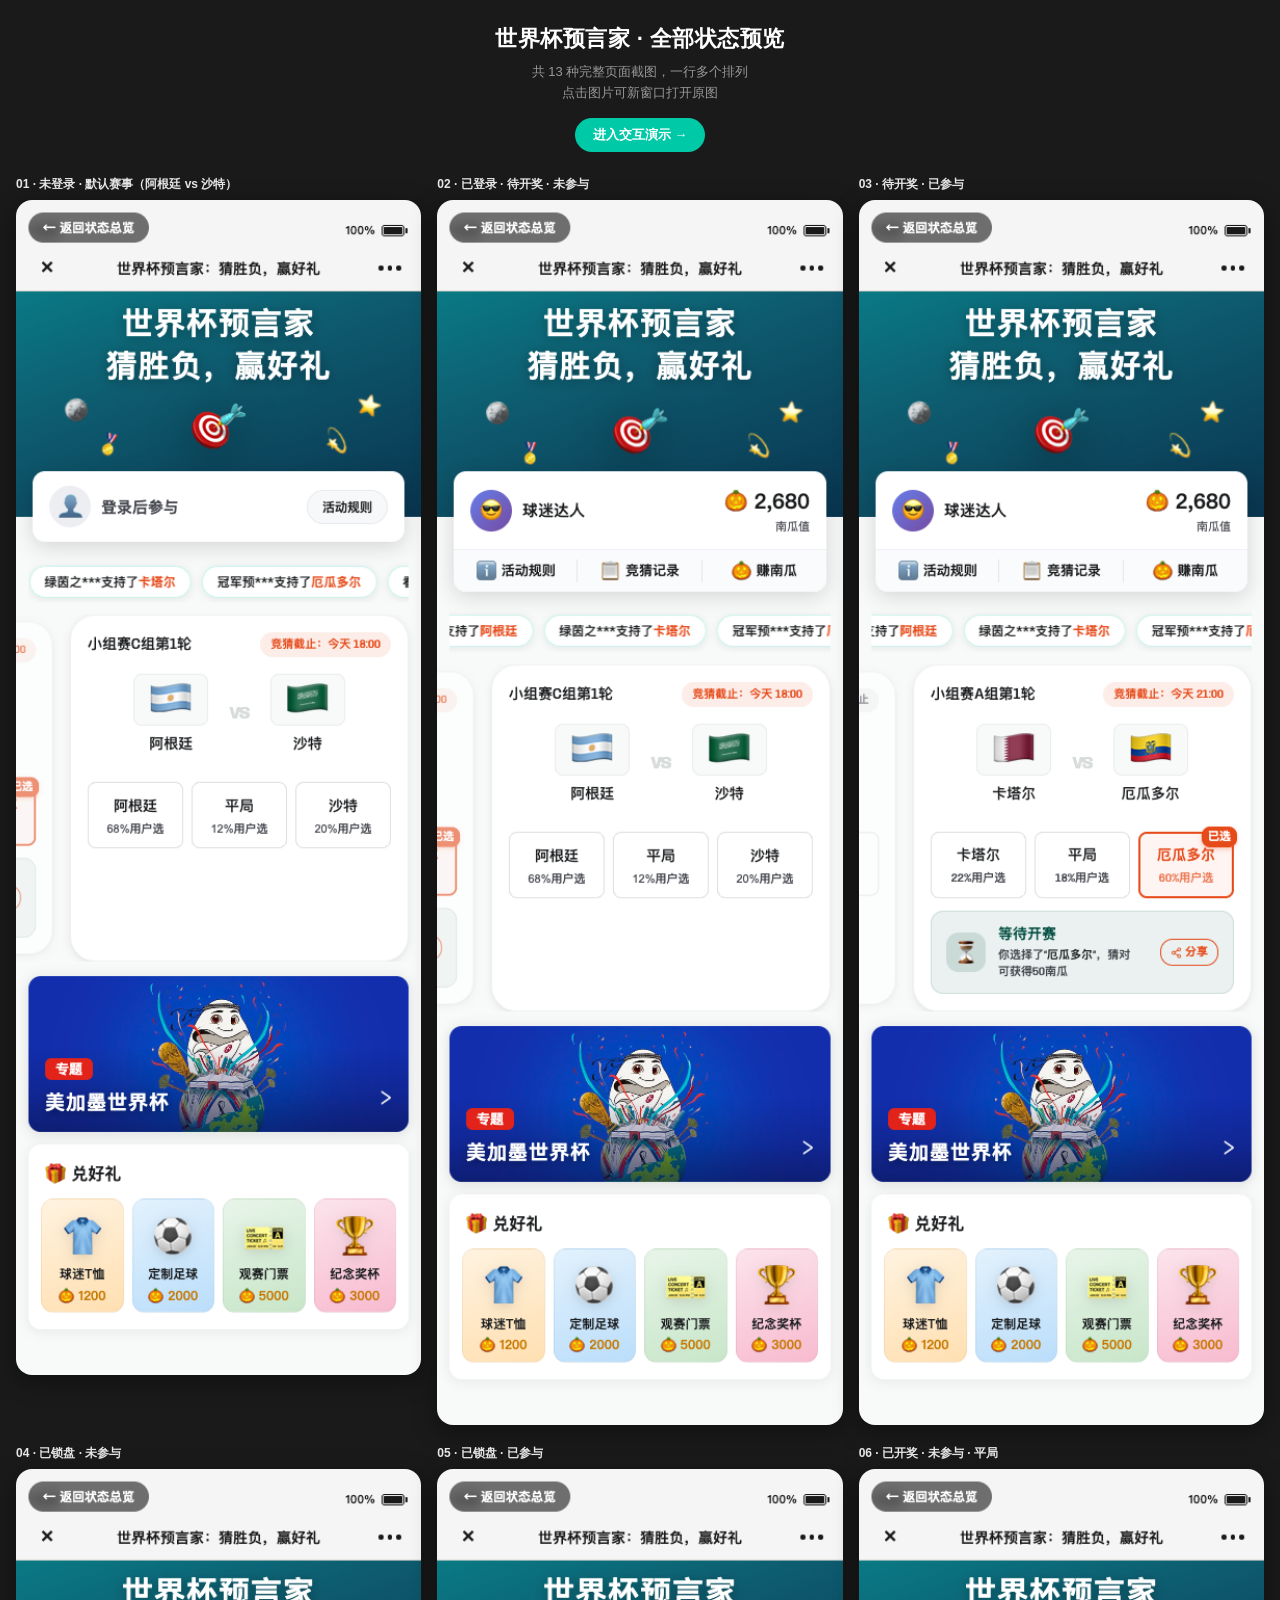
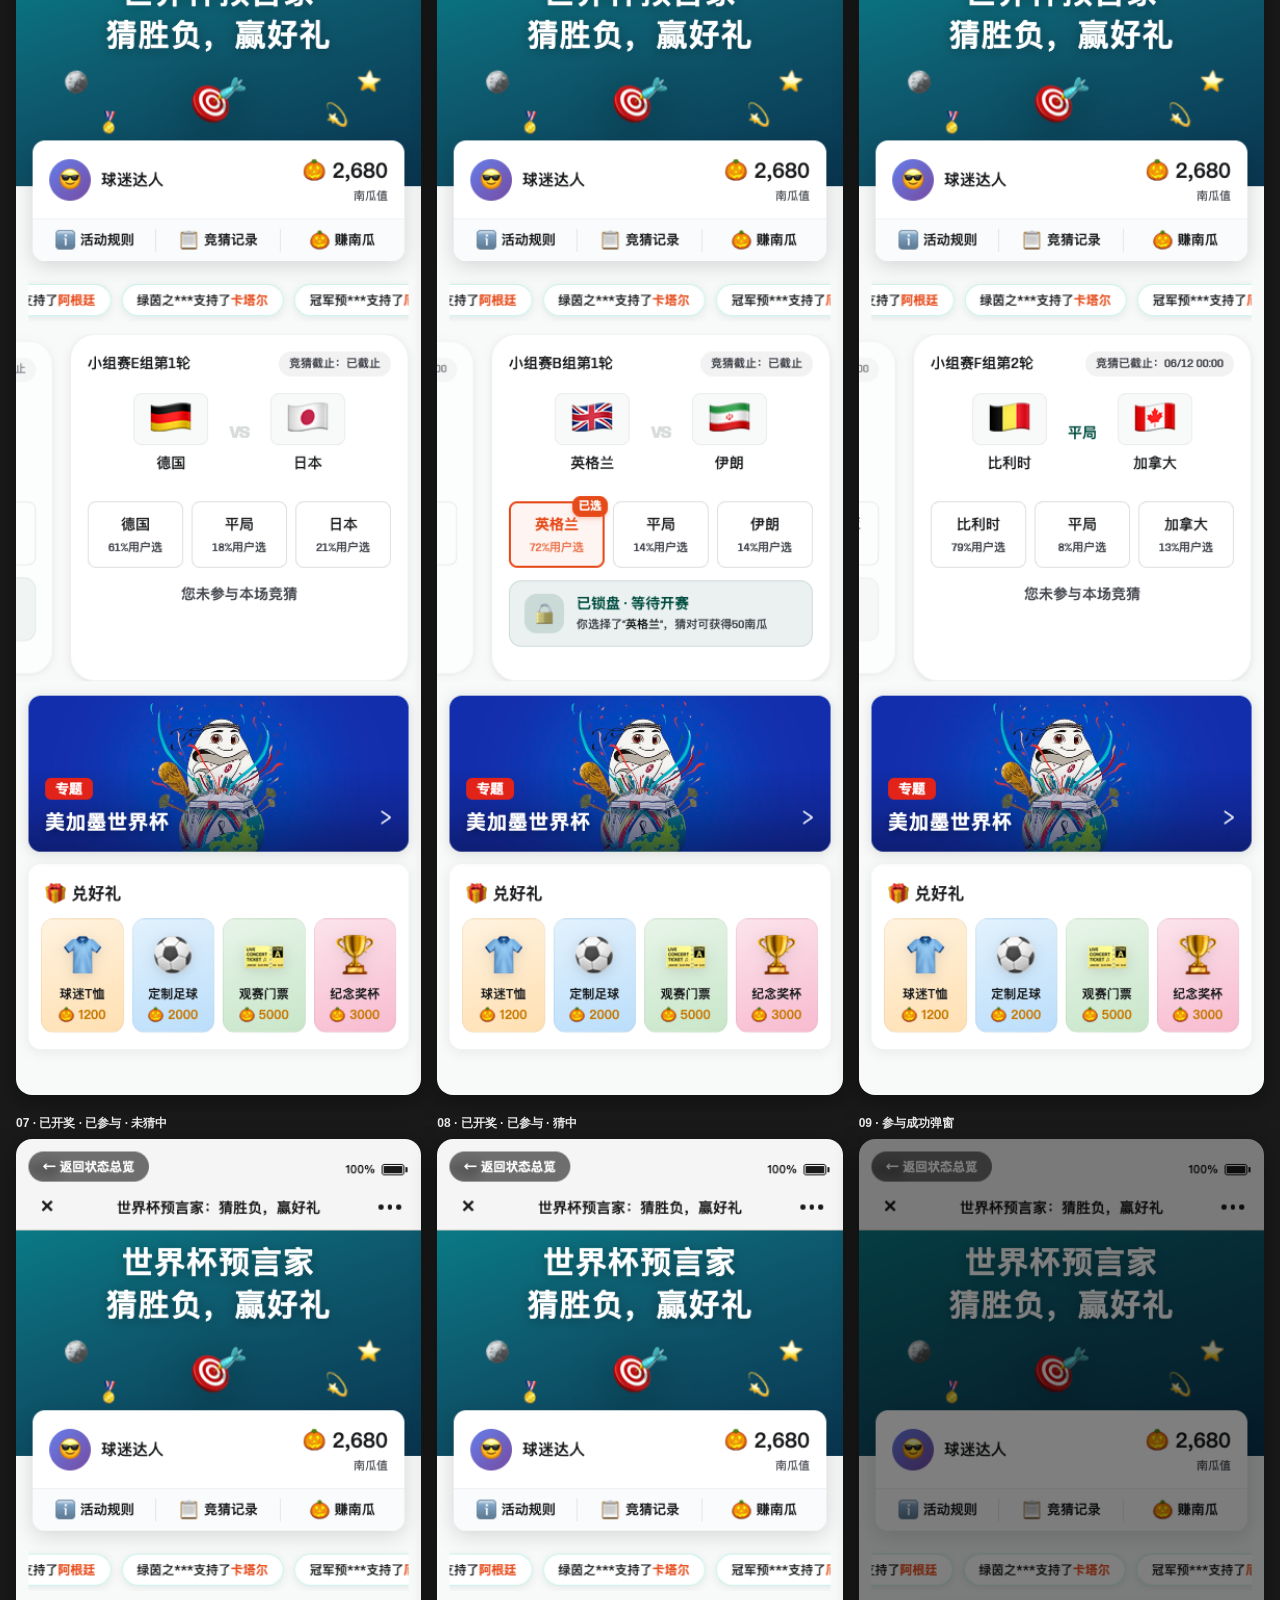
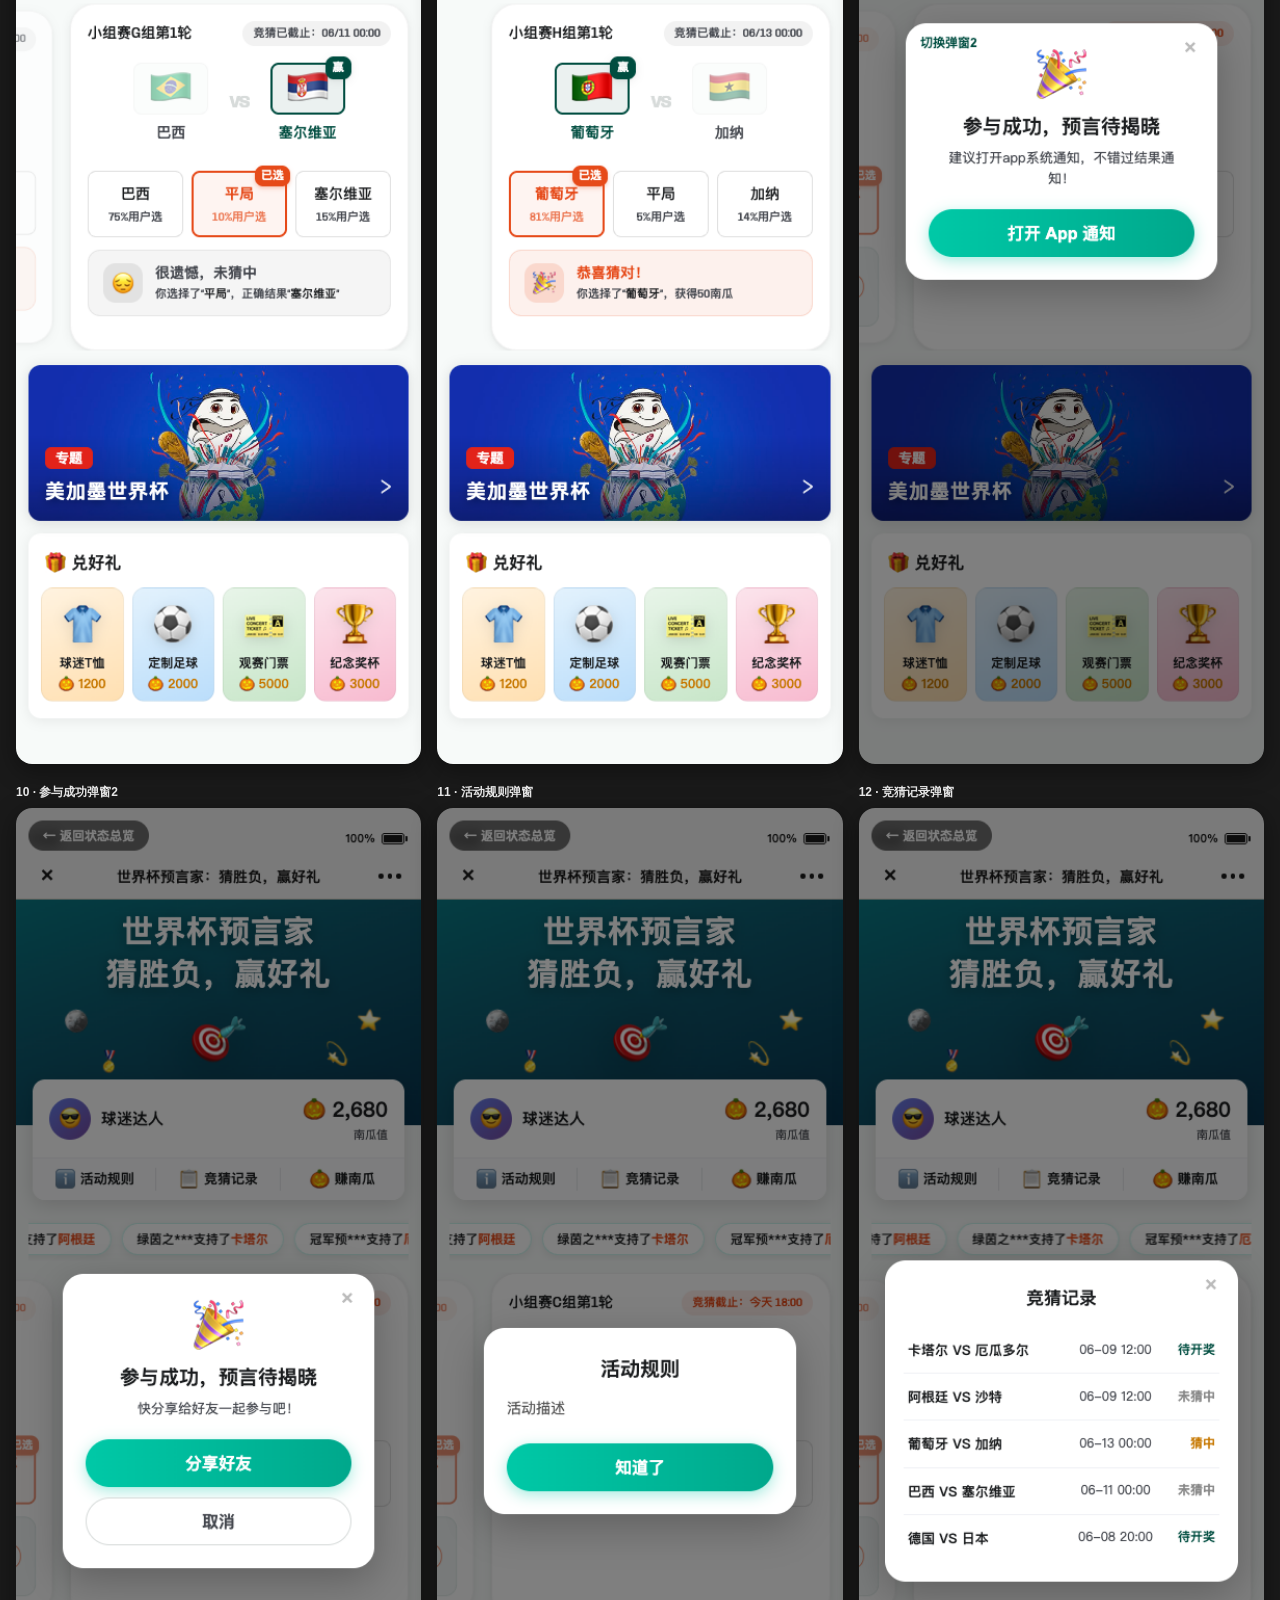
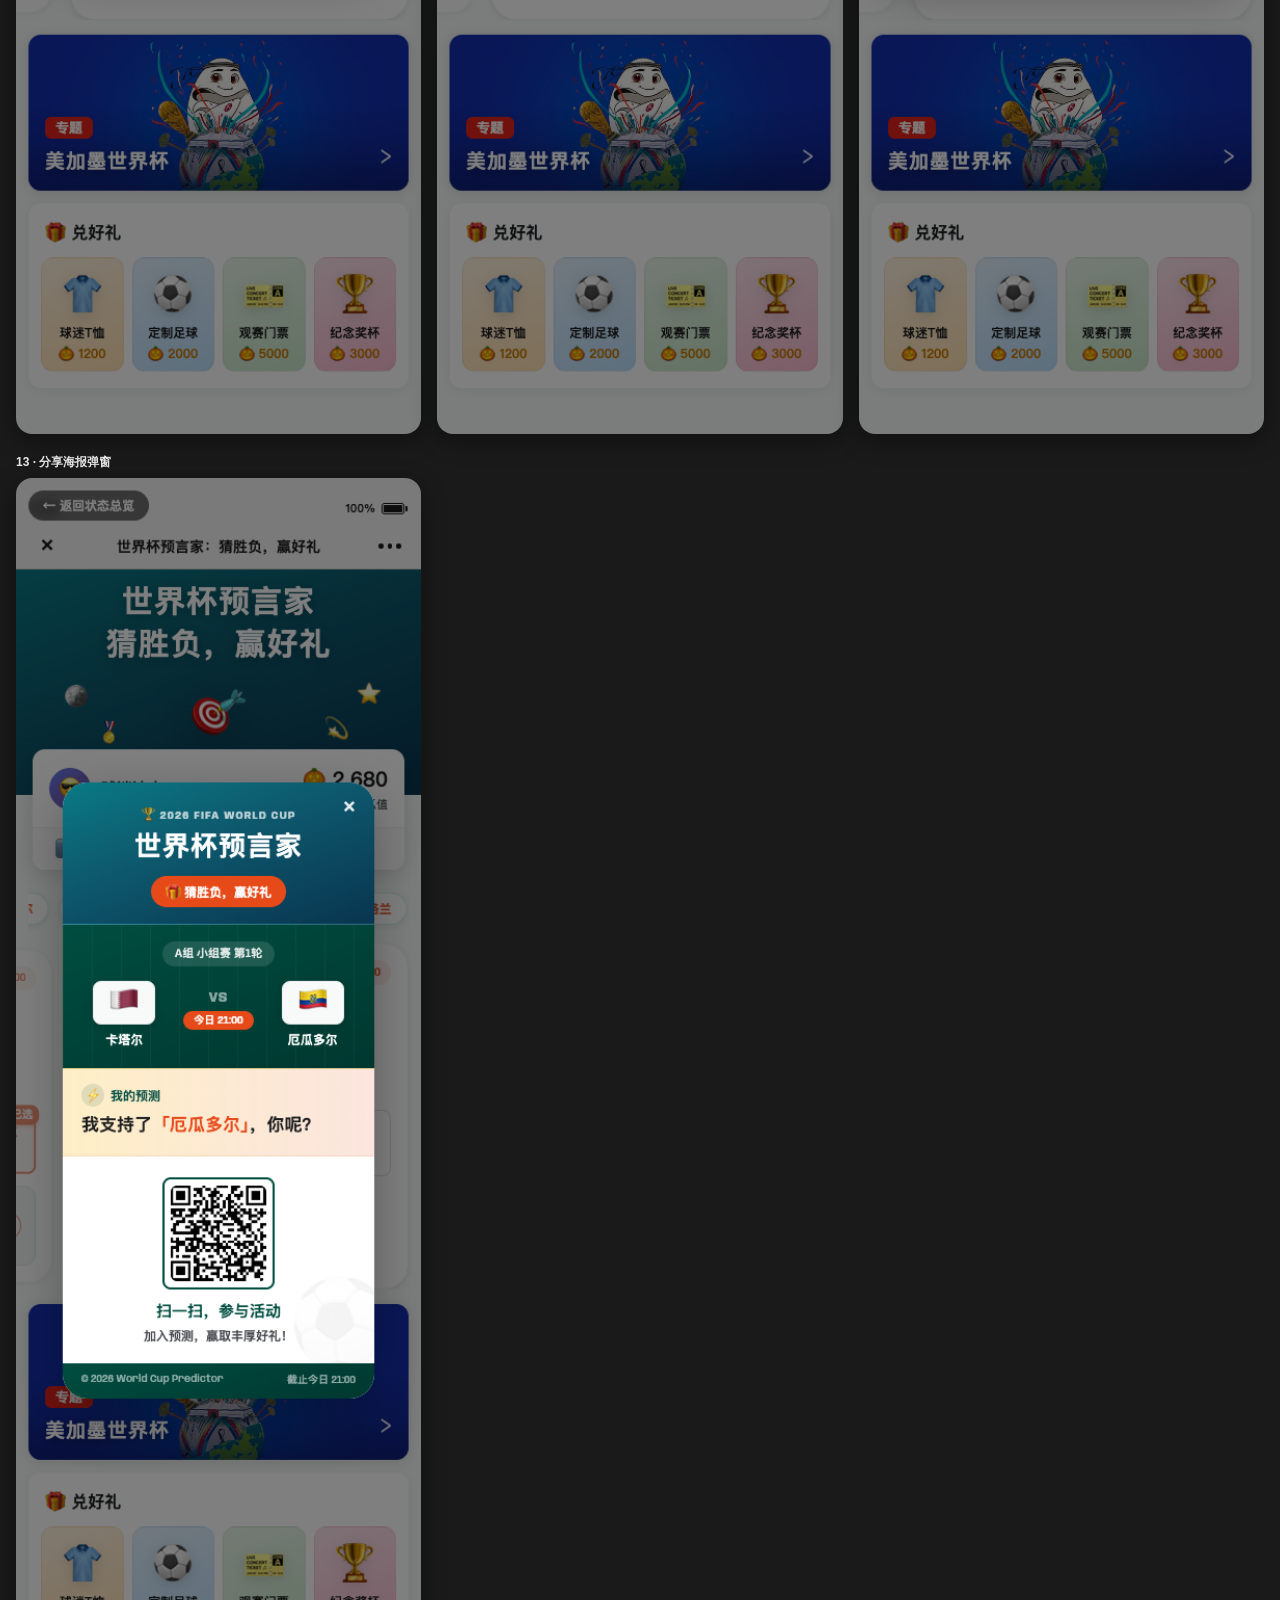
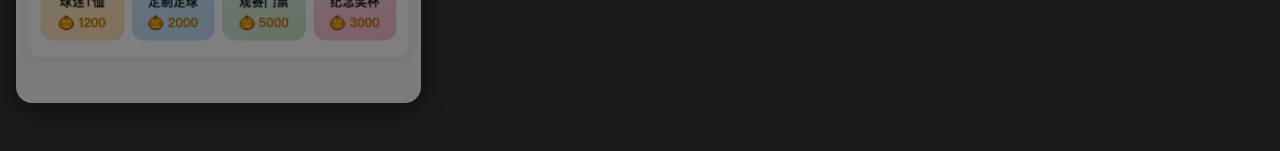
==== commit 93d99d24: "deploy: 补充参与成功弹窗2截图并更新状态总览 Co-authored-by: Cursor <cursoragent@cursor.com>" ====
--- a/worldcup-predictor.html
+++ b/worldcup-predictor.html
@@ -878,7 +878,7 @@
 <div id="statesGallery">
   <div class="sg-header">
     <div class="sg-title">世界杯预言家 · 全部状态预览</div>
-    <div class="sg-sub">共 12 种完整页面截图，一行多个排列<br>点击图片可新窗口打开原图</div>
+    <div class="sg-sub">共 13 种完整页面截图，一行多个排列<br>点击图片可新窗口打开原图</div>
     <a class="sg-demo-link" href="?demo=1">进入交互演示 →</a>
   </div>
   <div class="sg-grid" id="sgGrid"></div>
@@ -1197,9 +1197,10 @@
   { file: '07-已开奖已参与猜错-巴西.png',      label: '07 · 已开奖 · 已参与 · 未猜中' },
   { file: '08-已开奖已参与猜中-葡萄牙.png',    label: '08 · 已开奖 · 已参与 · 猜中' },
   { file: '09-参与成功弹窗.png',               label: '09 · 参与成功弹窗' },
-  { file: '10-活动规则弹窗.png',               label: '10 · 活动规则弹窗' },
-  { file: '11-竞猜记录弹窗.png',               label: '11 · 竞猜记录弹窗' },
-  { file: '12-分享海报弹窗.png',               label: '12 · 分享海报弹窗' },
+  { file: '13-参与成功弹窗2.png',              label: '10 · 参与成功弹窗2' },
+  { file: '10-活动规则弹窗.png',               label: '11 · 活动规则弹窗' },
+  { file: '11-竞猜记录弹窗.png',               label: '12 · 竞猜记录弹窗' },
+  { file: '12-分享海报弹窗.png',               label: '13 · 分享海报弹窗' },
 ];
 
 function isDemoMode() {
@@ -1212,8 +1213,8 @@
   grid.innerHTML = STATE_SHOTS.map(s => `
     <div class="sg-item">
       <div class="sg-label">${s.label}</div>
-      <a class="sg-phone" href="screenshots/${s.file}?v=5" target="_blank" rel="noopener">
-        <img src="screenshots/${s.file}?v=5" alt="${s.label}" loading="lazy">
+      <a class="sg-phone" href="screenshots/${s.file}?v=6" target="_blank" rel="noopener">
+        <img src="screenshots/${s.file}?v=6" alt="${s.label}" loading="lazy">
       </a>
     </div>`).join('');
 }
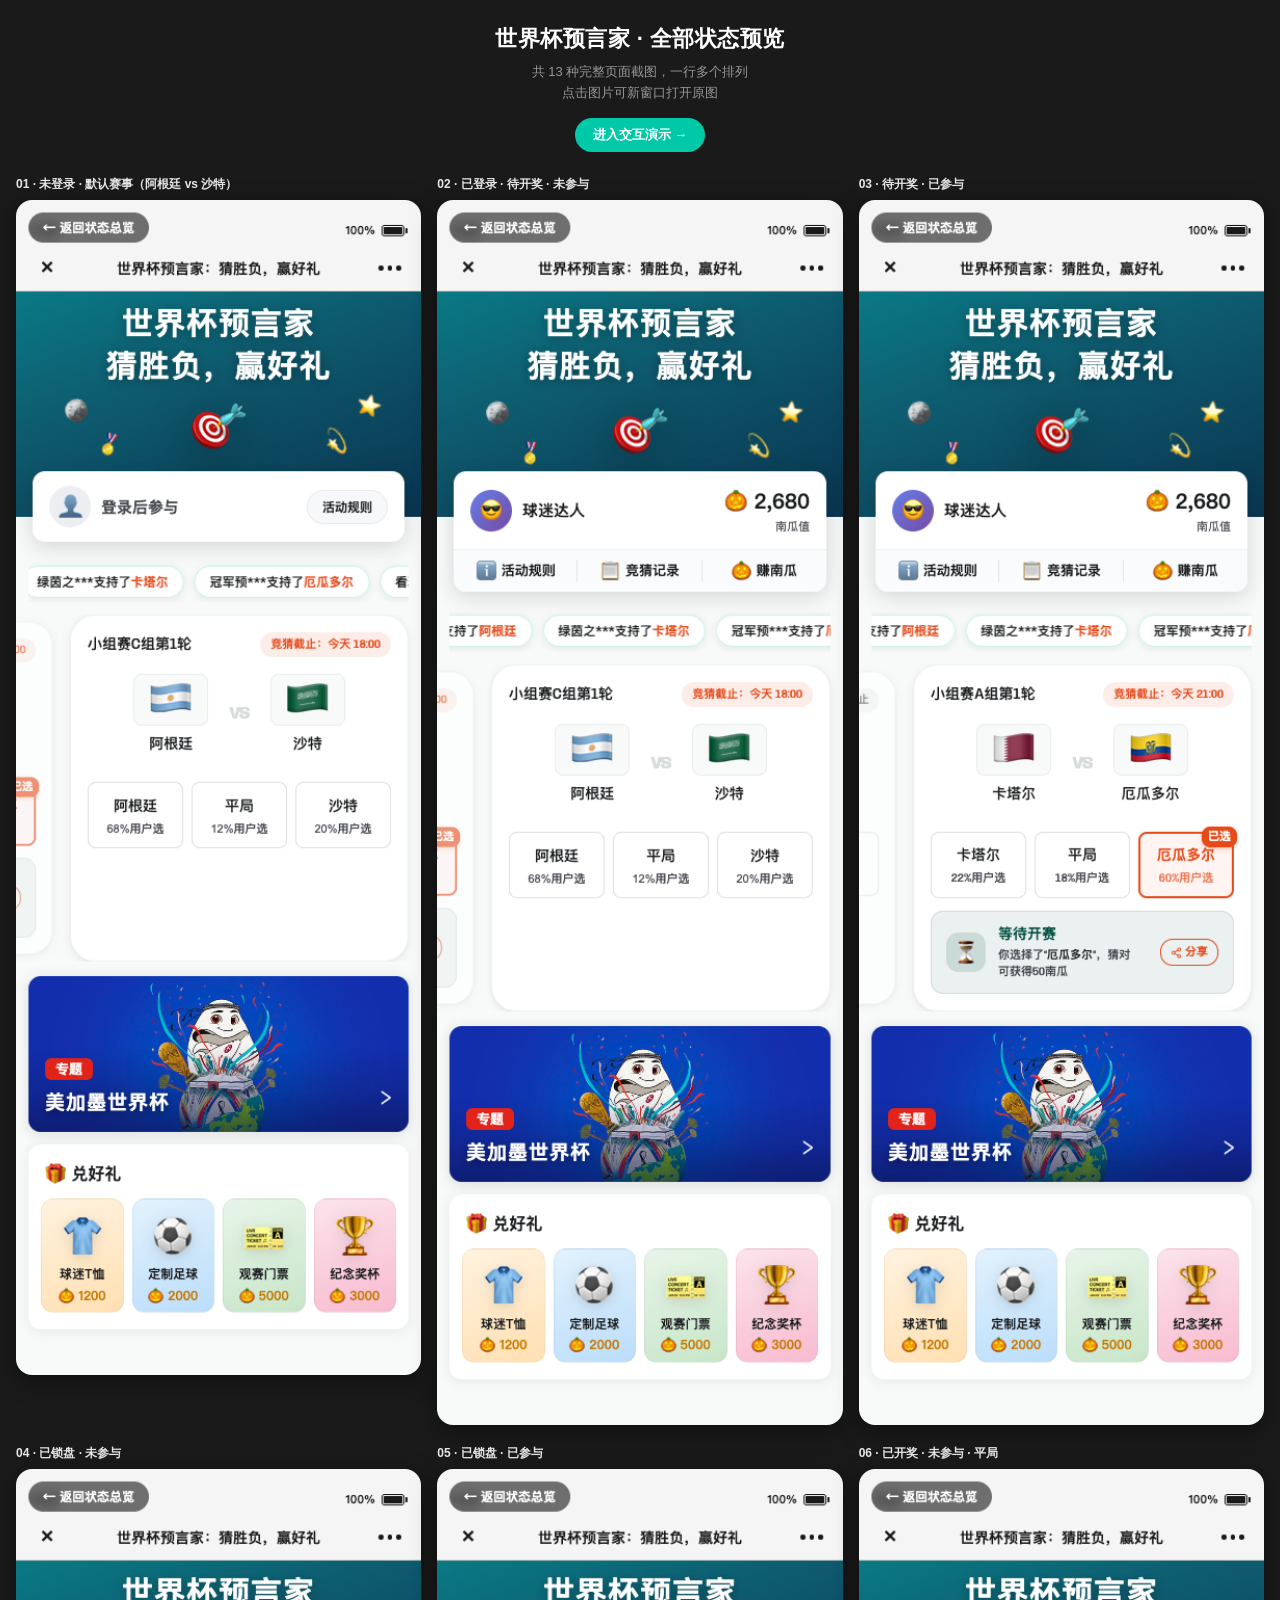
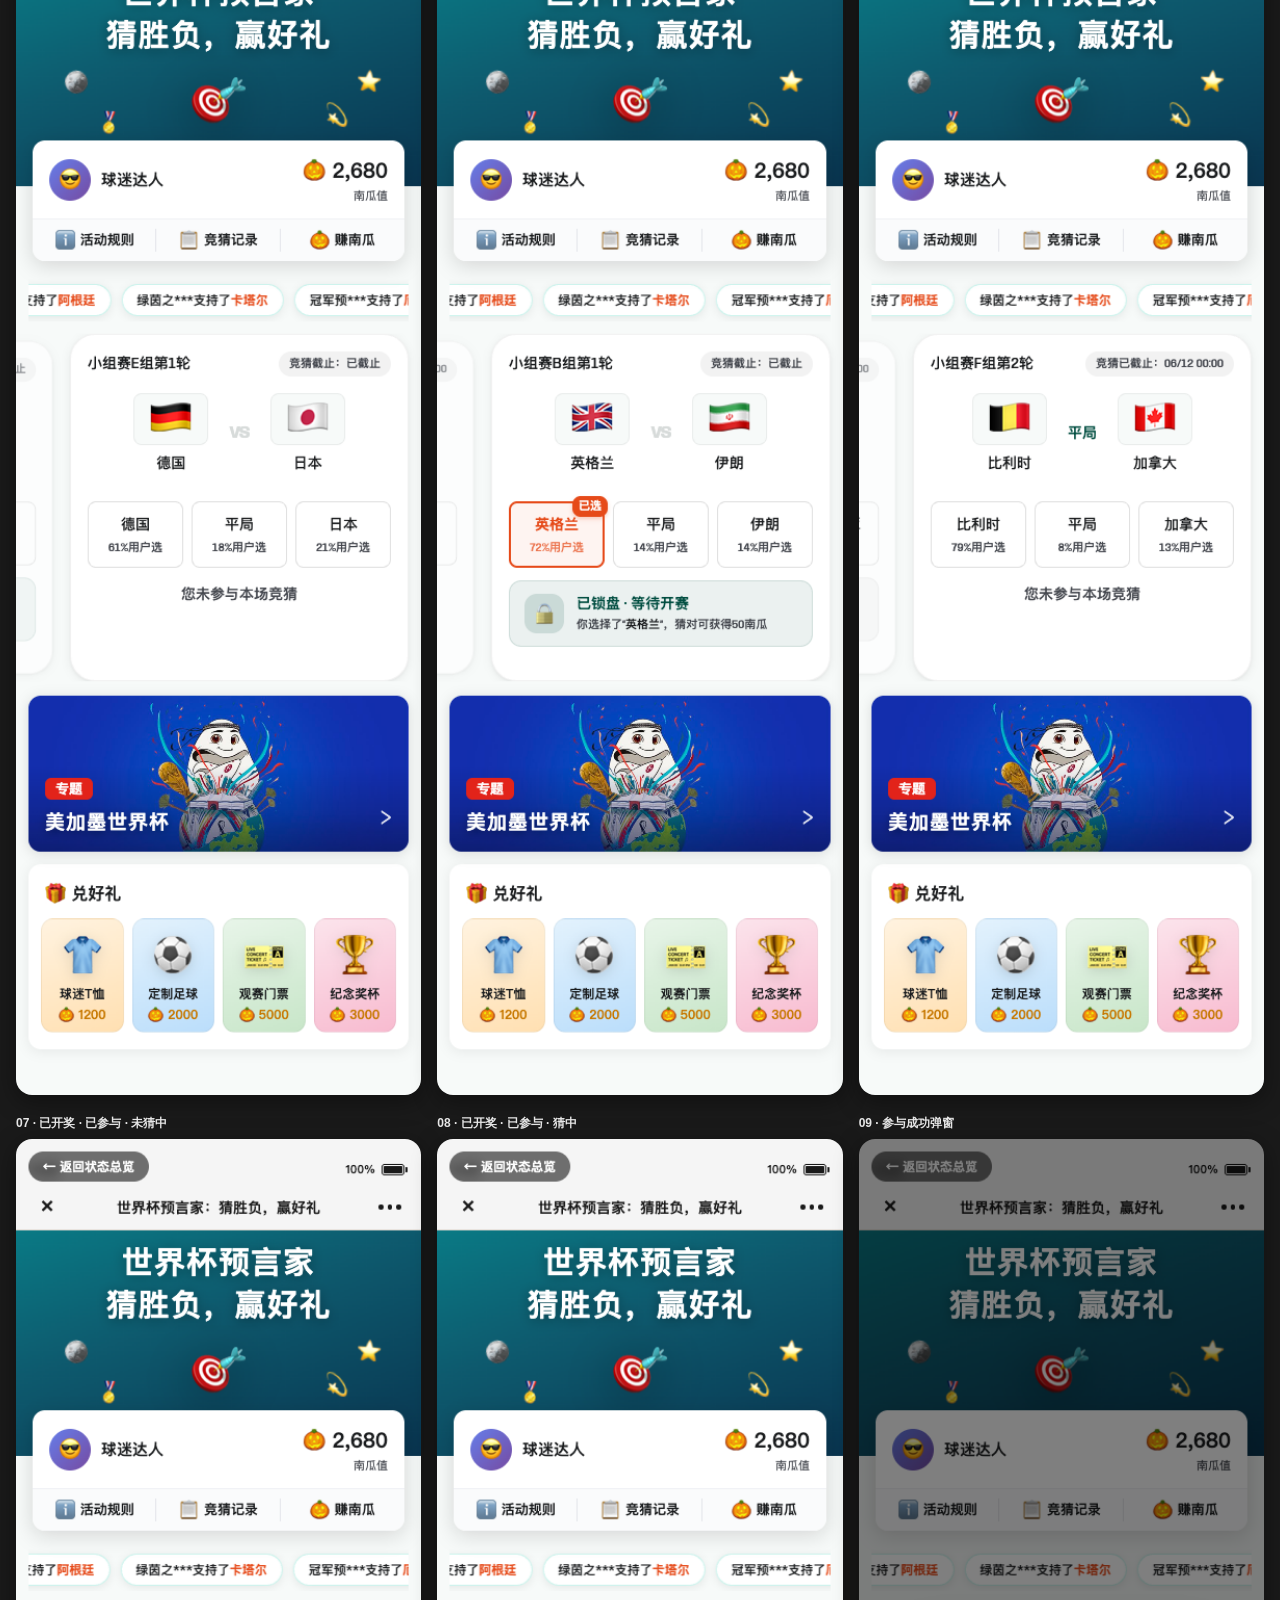
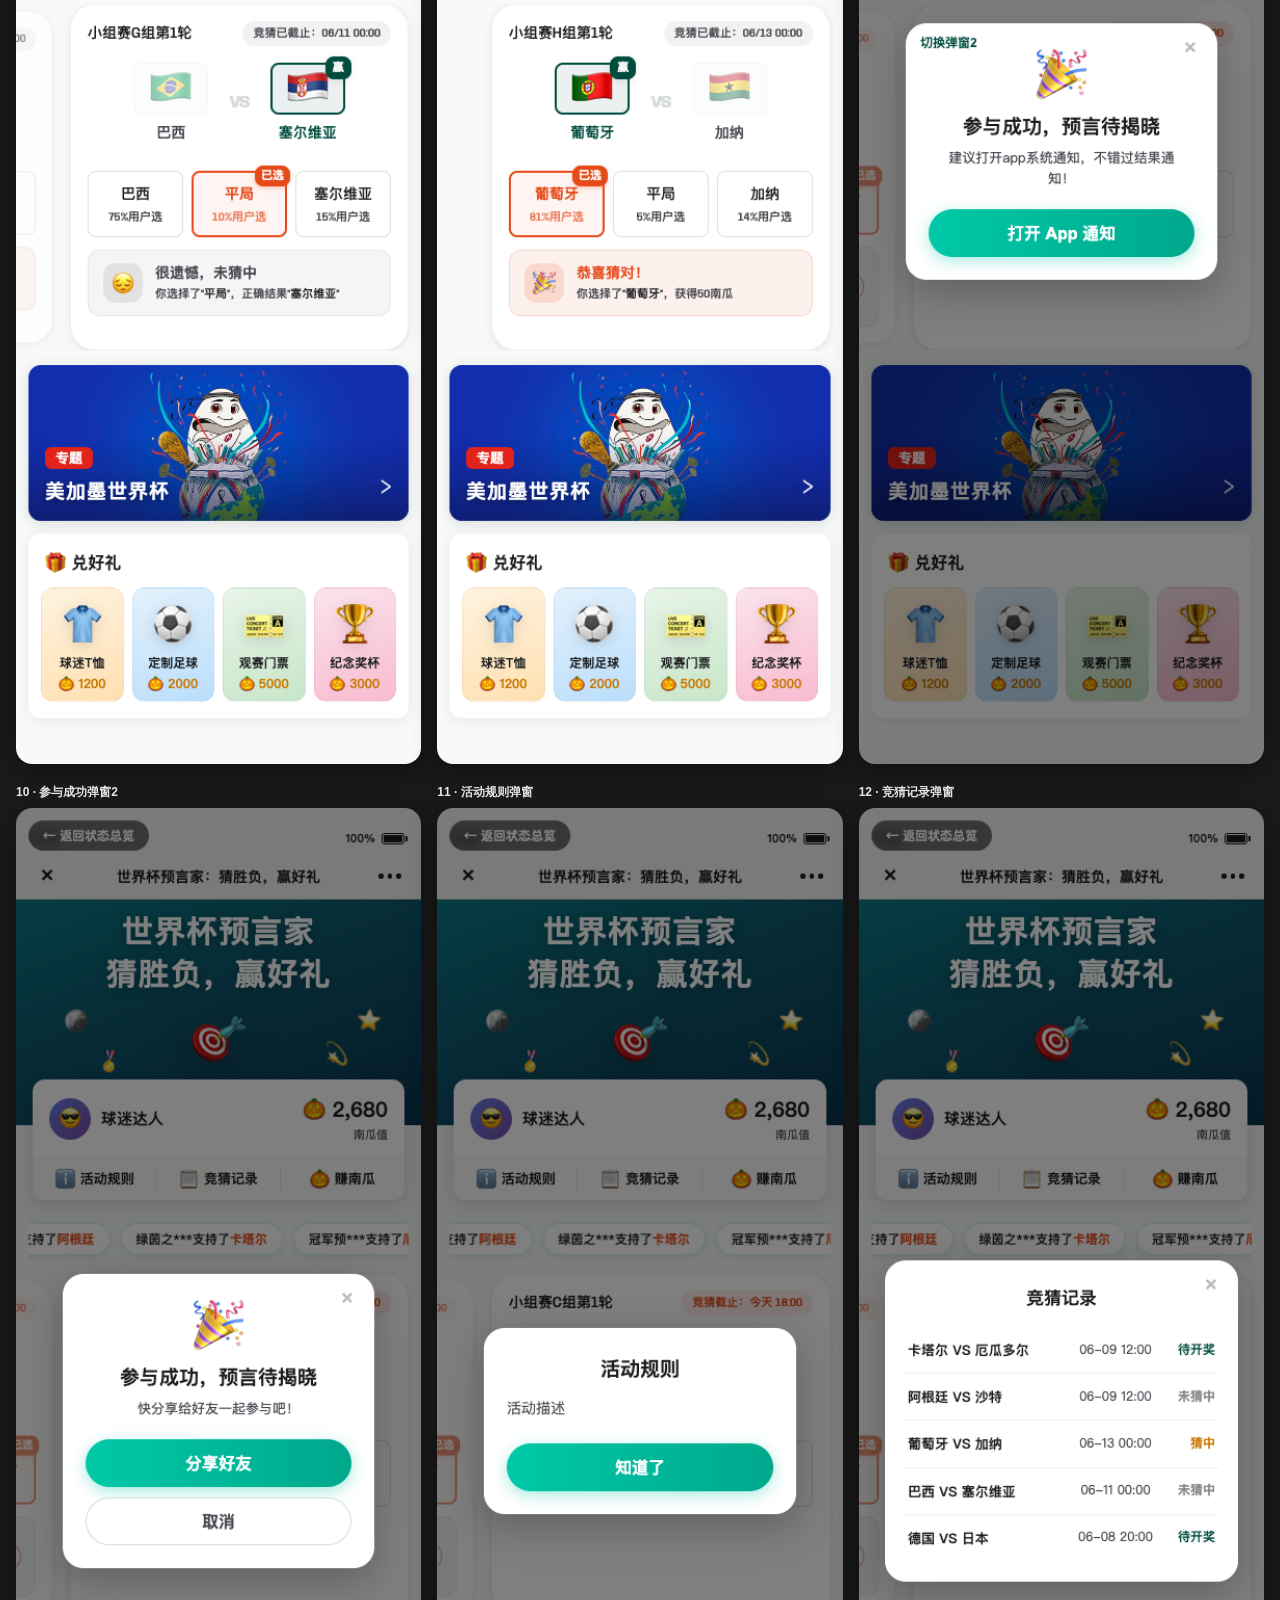
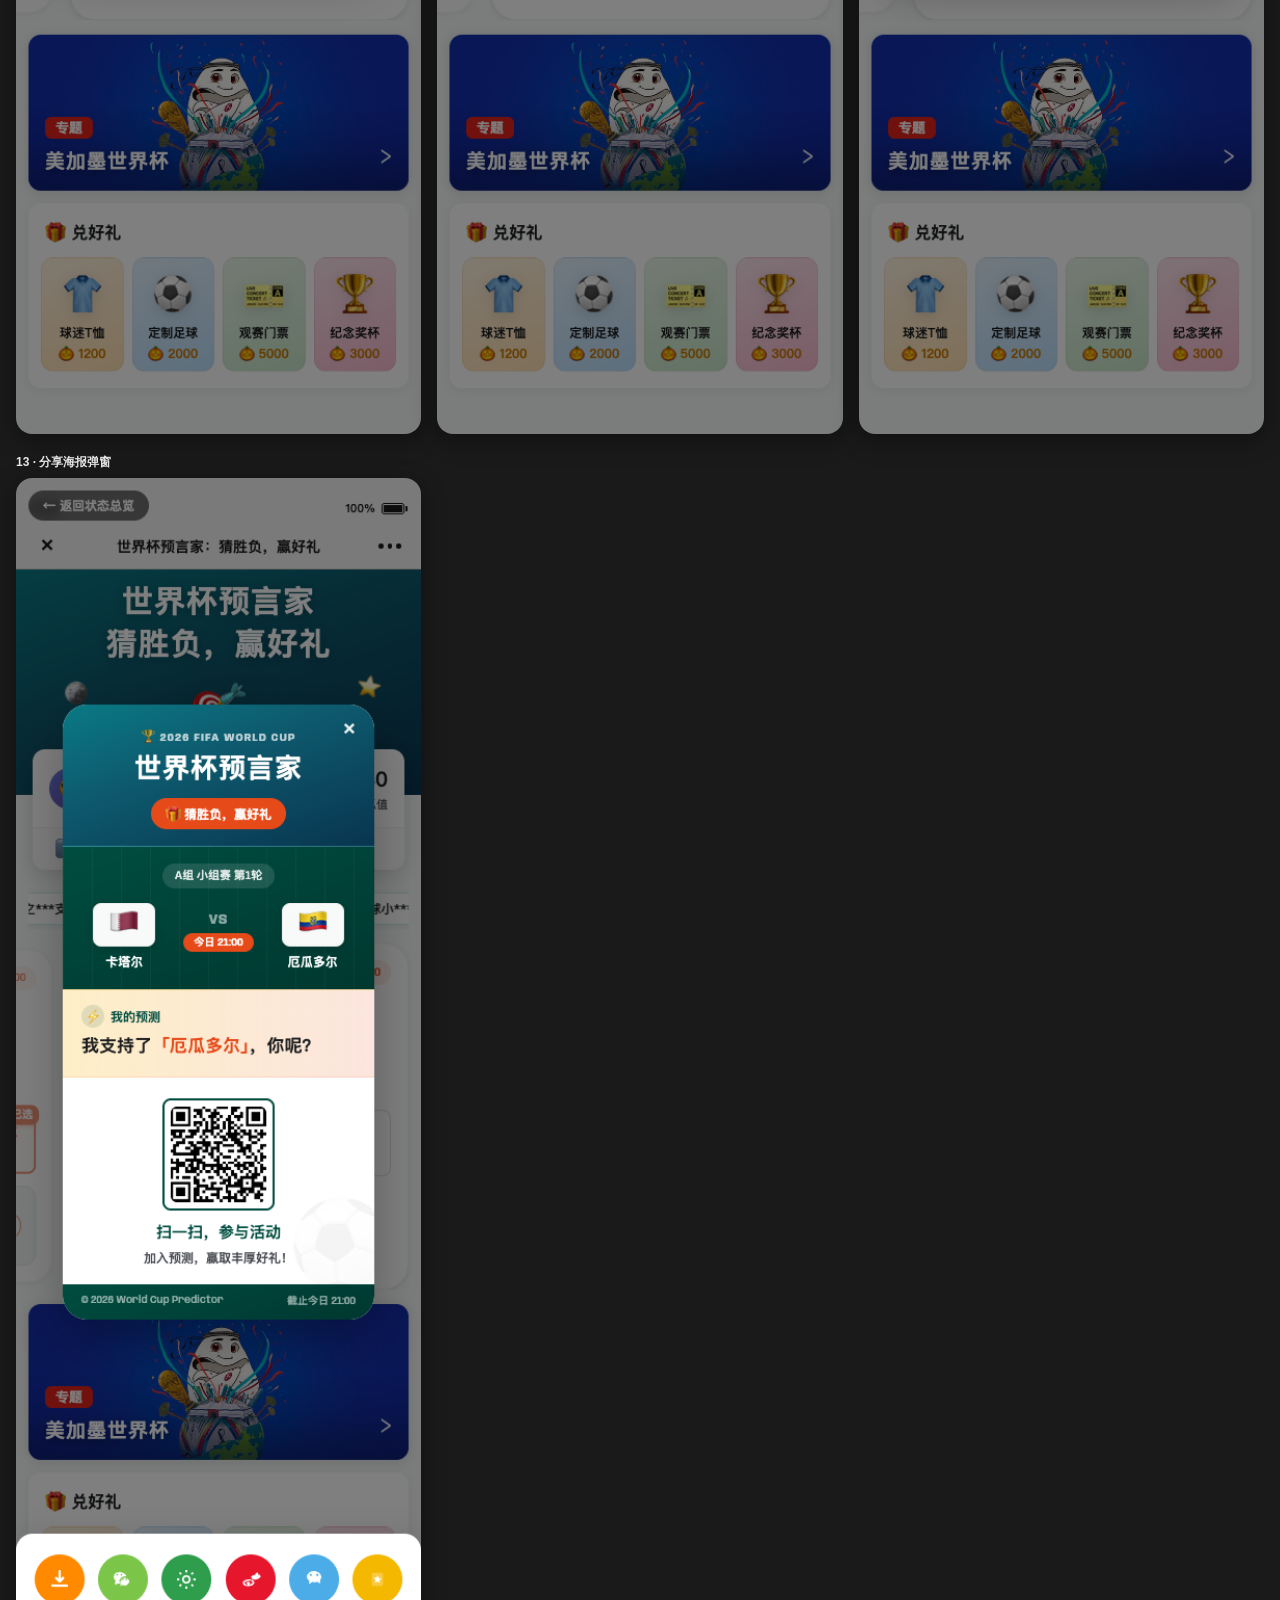
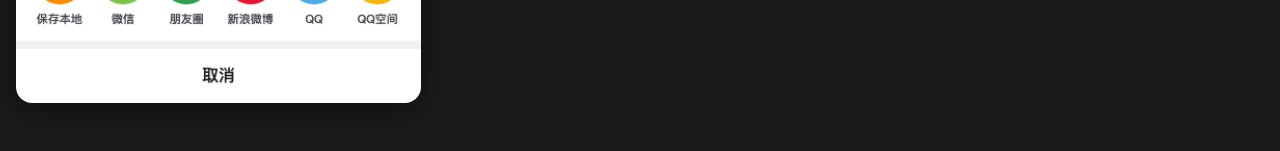
==== commit 9740811f: "deploy: 更新分享渠道全宽布局截图并发布" ====
--- a/worldcup-predictor.html
+++ b/worldcup-predictor.html
@@ -491,6 +491,18 @@
 .rs-desc b { color: var(--on-surface); font-weight: 600; }
 
 /* ===== 分享海报弹窗 ===== */
+#shareModal.modal-mask {
+  flex-direction: column;
+  justify-content: flex-end;
+  align-items: stretch;
+  padding: 0;
+}
+.share-modal-stage {
+  flex: 1; min-height: 0;
+  display: flex; align-items: center; justify-content: center;
+  padding: 24px 16px 12px;
+  overflow-y: auto;
+}
 .share-modal-card {
   width: 300px; max-width: 90%;
   background: var(--surface-container); border-radius: var(--radius-card-lg);
@@ -499,8 +511,9 @@
   transform: scale(.85); transition: transform .28s cubic-bezier(.34,1.56,.64,1);
   box-shadow: 0 16px 48px rgba(0,0,0,.28);
   font-family: 'Anybody', -apple-system, 'PingFang SC', sans-serif;
-}
-.modal-mask.show .share-modal-card { transform: scale(1); }
+  flex-shrink: 0;
+}
+#shareModal.modal-mask.show .share-modal-card { transform: scale(1); }
 .share-modal-card .modal-close {
   color: rgba(255,255,255,.9); z-index: 3;
   top: 10px; right: 10px;
@@ -628,6 +641,50 @@
   background: linear-gradient(160deg, var(--secondary) 0%, #003830 100%);
   font-size: 10px; font-weight: 500; color: rgba(255,255,255,.55);
 }
+.share-poster-body { position: relative; }
+.share-channels {
+  width: 100%; flex-shrink: 0;
+  background: var(--surface-container);
+  border-radius: 16px 16px 0 0;
+  box-shadow: 0 -4px 24px rgba(0,0,0,.08);
+  padding-bottom: env(safe-area-inset-bottom, 0px);
+}
+.share-channel-row {
+  display: flex; justify-content: space-around;
+  padding: 20px 12px 14px; gap: 2px;
+  overflow-x: auto; -webkit-overflow-scrolling: touch;
+}
+.share-channel-item {
+  flex: 1 0 0; min-width: 0;
+  display: flex; flex-direction: column; align-items: center; gap: 8px;
+  border: none; background: none; padding: 0; cursor: pointer;
+  font-family: inherit;
+}
+.share-channel-item:active { opacity: .65; }
+.share-channel-icon {
+  width: 48px; height: 48px; border-radius: 50%;
+  display: flex; align-items: center; justify-content: center;
+  color: #fff; flex-shrink: 0;
+}
+.share-channel-icon svg { width: 24px; height: 24px; display: block; }
+.share-channel-icon.save { background: #ff8a00; }
+.share-channel-icon.wechat { background: #7bc549; }
+.share-channel-icon.moments { background: #2e9e4d; }
+.share-channel-icon.weibo { background: #e6162d; }
+.share-channel-icon.qq { background: #4cace8; }
+.share-channel-icon.qzone { background: #f5b800; }
+.share-channel-label {
+  font-size: 11px; font-weight: 500; line-height: 1.2;
+  color: var(--on-surface-variant); white-space: nowrap;
+}
+.share-channel-cancel {
+  width: 100%; border: none; border-top: 8px solid #f0f2f1;
+  background: var(--surface-container);
+  padding: 14px 16px calc(16px + env(safe-area-inset-bottom, 0px));
+  font-size: 16px; font-weight: 500; color: var(--on-surface);
+  cursor: pointer; font-family: inherit;
+}
+.share-channel-cancel:active { background: #f7f7f7; }
 
 /* ===== TOPIC BANNER ===== */
 .topic-banner {
@@ -1008,7 +1065,9 @@
 
 <!-- 分享海报弹窗 -->
 <div class="modal-mask" id="shareModal">
+  <div class="share-modal-stage">
   <div class="share-modal-card">
+    <div class="share-poster-body">
     <button type="button" class="modal-close" onclick="closeShareModal()" aria-label="关闭">&#215;</button>
     <div class="share-header">
       <div class="share-event-tag">🏆 2026 FIFA WORLD CUP</div>
@@ -1051,6 +1110,49 @@
       <span>© 2026 World Cup Predictor</span>
       <span id="shareDeadline">截止今日 21:00</span>
     </div>
+    </div>
+  </div>
+  </div>
+  <div class="share-channels">
+      <div class="share-channel-row">
+        <button type="button" class="share-channel-item" onclick="shareViaChannel('save')">
+          <span class="share-channel-icon save" aria-hidden="true">
+            <svg viewBox="0 0 24 24" fill="none" stroke="currentColor" stroke-width="2.2" stroke-linecap="round" stroke-linejoin="round"><path d="M12 4v10"/><path d="M8.5 10.5 12 14l3.5-3.5"/><path d="M5 18h14"/></svg>
+          </span>
+          <span class="share-channel-label">保存本地</span>
+        </button>
+        <button type="button" class="share-channel-item" onclick="shareViaChannel('wechat')">
+          <span class="share-channel-icon wechat" aria-hidden="true">
+            <svg viewBox="0 0 24 24" fill="currentColor"><path d="M8.5 5C5.46 5 3 7.13 3 9.75c0 1.4.74 2.66 1.9 3.5L4 17l3.45-1.1c.78.22 1.62.35 2.5.35.27 0 .53-.02.78-.05A4.2 4.2 0 0 1 8.5 14C8.5 11.24 11.02 9 14.25 9c.39 0 .77.04 1.13.12C14.6 6.7 11.78 5 8.5 5Zm-2 3.5a1 1 0 1 1 0-2 1 1 0 0 1 0 2Zm4 0a1 1 0 1 1 0-2 1 1 0 0 1 0 2Z"/><path d="M14.25 10.5c-2.62 0-4.75 1.79-4.75 4 0 .72.2 1.4.55 2L9 18.5l2.2-.95c.65.25 1.36.4 2.1.4 2.62 0 4.75-1.79 4.75-4s-2.13-3.45-4.75-3.45Zm-2.2 2.45a.8.8 0 1 1 0-1.6.8.8 0 0 1 0 1.6Zm2.9 0a.8.8 0 1 1 0-1.6.8.8 0 0 1 0 1.6Z"/></svg>
+          </span>
+          <span class="share-channel-label">微信</span>
+        </button>
+        <button type="button" class="share-channel-item" onclick="shareViaChannel('moments')">
+          <span class="share-channel-icon moments" aria-hidden="true">
+            <svg viewBox="0 0 24 24" fill="none" stroke="currentColor" stroke-width="1.8"><circle cx="12" cy="12" r="3.2"/><path d="M12 3v2.2M12 18.8V21M3 12h2.2M18.8 12H21M5.6 5.6l1.6 1.6M16.8 16.8l1.6 1.6M5.6 18.4l1.6-1.6M16.8 7.2l1.6-1.6"/></svg>
+          </span>
+          <span class="share-channel-label">朋友圈</span>
+        </button>
+        <button type="button" class="share-channel-item" onclick="shareViaChannel('weibo')">
+          <span class="share-channel-icon weibo" aria-hidden="true">
+            <svg viewBox="0 0 24 24" fill="currentColor"><path d="M10.2 18.5c-3.1.2-5.7-1.1-5.8-2.9-.1-1.8 2.3-3.4 5.4-3.6 3.1-.2 5.7 1.1 5.8 2.9.1 1.8-2.3 3.4-5.4 3.6Zm-.3-5.1c-2 .1-3.7 1-3.8 2-.1 1 .9 1.7 2.5 1.9l.3-1.2c-.8-.1-1.3-.4-1.3-.7 0-.4.9-.8 2-.9 1.1-.1 2 .2 2 .6 0 .2-.4.4-1 .6l.3 1.2c1.6-.3 2.7-1.1 2.8-2.1.1-1-.9-1.7-2.5-1.9Z"/><path d="M16.8 7.2c2.5-.4 4.6.4 4.7 1.8.1 1.4-1.8 2.7-4.3 3.1-2.5.4-4.6-.4-4.7-1.8-.1-1.4 1.8-2.7 4.3-3.1Zm.2 2.4c1.2-.2 2.1.1 2.2.8.1.7-.7 1.4-1.9 1.6-1.2.2-2.1-.1-2.2-.8-.1-.7.7-1.4 1.9-1.6Z"/><path d="M17.8 5.5c.8-.1 1.4.2 1.5.8.1.6-.4 1.2-1.2 1.3-.8.1-1.4-.2-1.5-.8-.1-.6.4-1.2 1.2-1.3Z"/></svg>
+          </span>
+          <span class="share-channel-label">新浪微博</span>
+        </button>
+        <button type="button" class="share-channel-item" onclick="shareViaChannel('qq')">
+          <span class="share-channel-icon qq" aria-hidden="true">
+            <svg viewBox="0 0 24 24" fill="currentColor"><path d="M12 4c-3.8 0-7 2.4-7 5.4 0 1.7 1 3.2 2.6 4.1-.1.5-.4 1.8-.5 2.1-.1.4.2.7.6.5.3-.1 1.9-1.2 2.4-1.5.7.2 1.5.3 2.3.3 1 0 2-.2 2.9-.5l2.2 1.4c.4.2.7-.1.6-.5l-.4-2.1C18.4 12 19 10.8 19 9.4 19 6.4 15.8 4 12 4Zm-3.2 4.8a1.1 1.1 0 1 1 0-2.2 1.1 1.1 0 0 1 0 2.2Zm6.4 0a1.1 1.1 0 1 1 0-2.2 1.1 1.1 0 0 1 0 2.2Z"/></svg>
+          </span>
+          <span class="share-channel-label">QQ</span>
+        </button>
+        <button type="button" class="share-channel-item" onclick="shareViaChannel('qzone')">
+          <span class="share-channel-icon qzone" aria-hidden="true">
+            <svg viewBox="0 0 24 24" fill="currentColor"><path d="M8.5 5.5h7a2 2 0 0 1 2 2v9a2 2 0 0 1-2 2h-7a2 2 0 0 1-2-2v-9a2 2 0 0 1 2-2Z" opacity=".25"/><path d="M12 8.2l1.2 2.4 2.6.4-1.9 1.8.4 2.6L12 13.8l-2.3 1.2.4-2.6-1.9-1.8 2.6-.4L12 8.2Z"/></svg>
+          </span>
+          <span class="share-channel-label">QQ空间</span>
+        </button>
+      </div>
+      <button type="button" class="share-channel-cancel" onclick="closeShareModal()">取消</button>
   </div>
 </div>
 
@@ -1213,8 +1315,8 @@
   grid.innerHTML = STATE_SHOTS.map(s => `
     <div class="sg-item">
       <div class="sg-label">${s.label}</div>
-      <a class="sg-phone" href="screenshots/${s.file}?v=6" target="_blank" rel="noopener">
-        <img src="screenshots/${s.file}?v=6" alt="${s.label}" loading="lazy">
+      <a class="sg-phone" href="screenshots/${s.file}?v=7" target="_blank" rel="noopener">
+        <img src="screenshots/${s.file}?v=7" alt="${s.label}" loading="lazy">
       </a>
     </div>`).join('');
 }
@@ -1715,6 +1817,14 @@
   document.getElementById('shareModal').classList.remove('show');
 }
 
+const SHARE_CHANNEL_NAMES = {
+  save: '保存本地', wechat: '微信', moments: '朋友圈',
+  weibo: '新浪微博', qq: 'QQ', qzone: 'QQ空间',
+};
+function shareViaChannel(channel) {
+  showToast('📤', `分享到${SHARE_CHANNEL_NAMES[channel] || '好友'}`, false);
+}
+
 function updateDisplay() {
   const v = state.pumpkinPts.toLocaleString();
   const cv = document.getElementById('coinVal');
